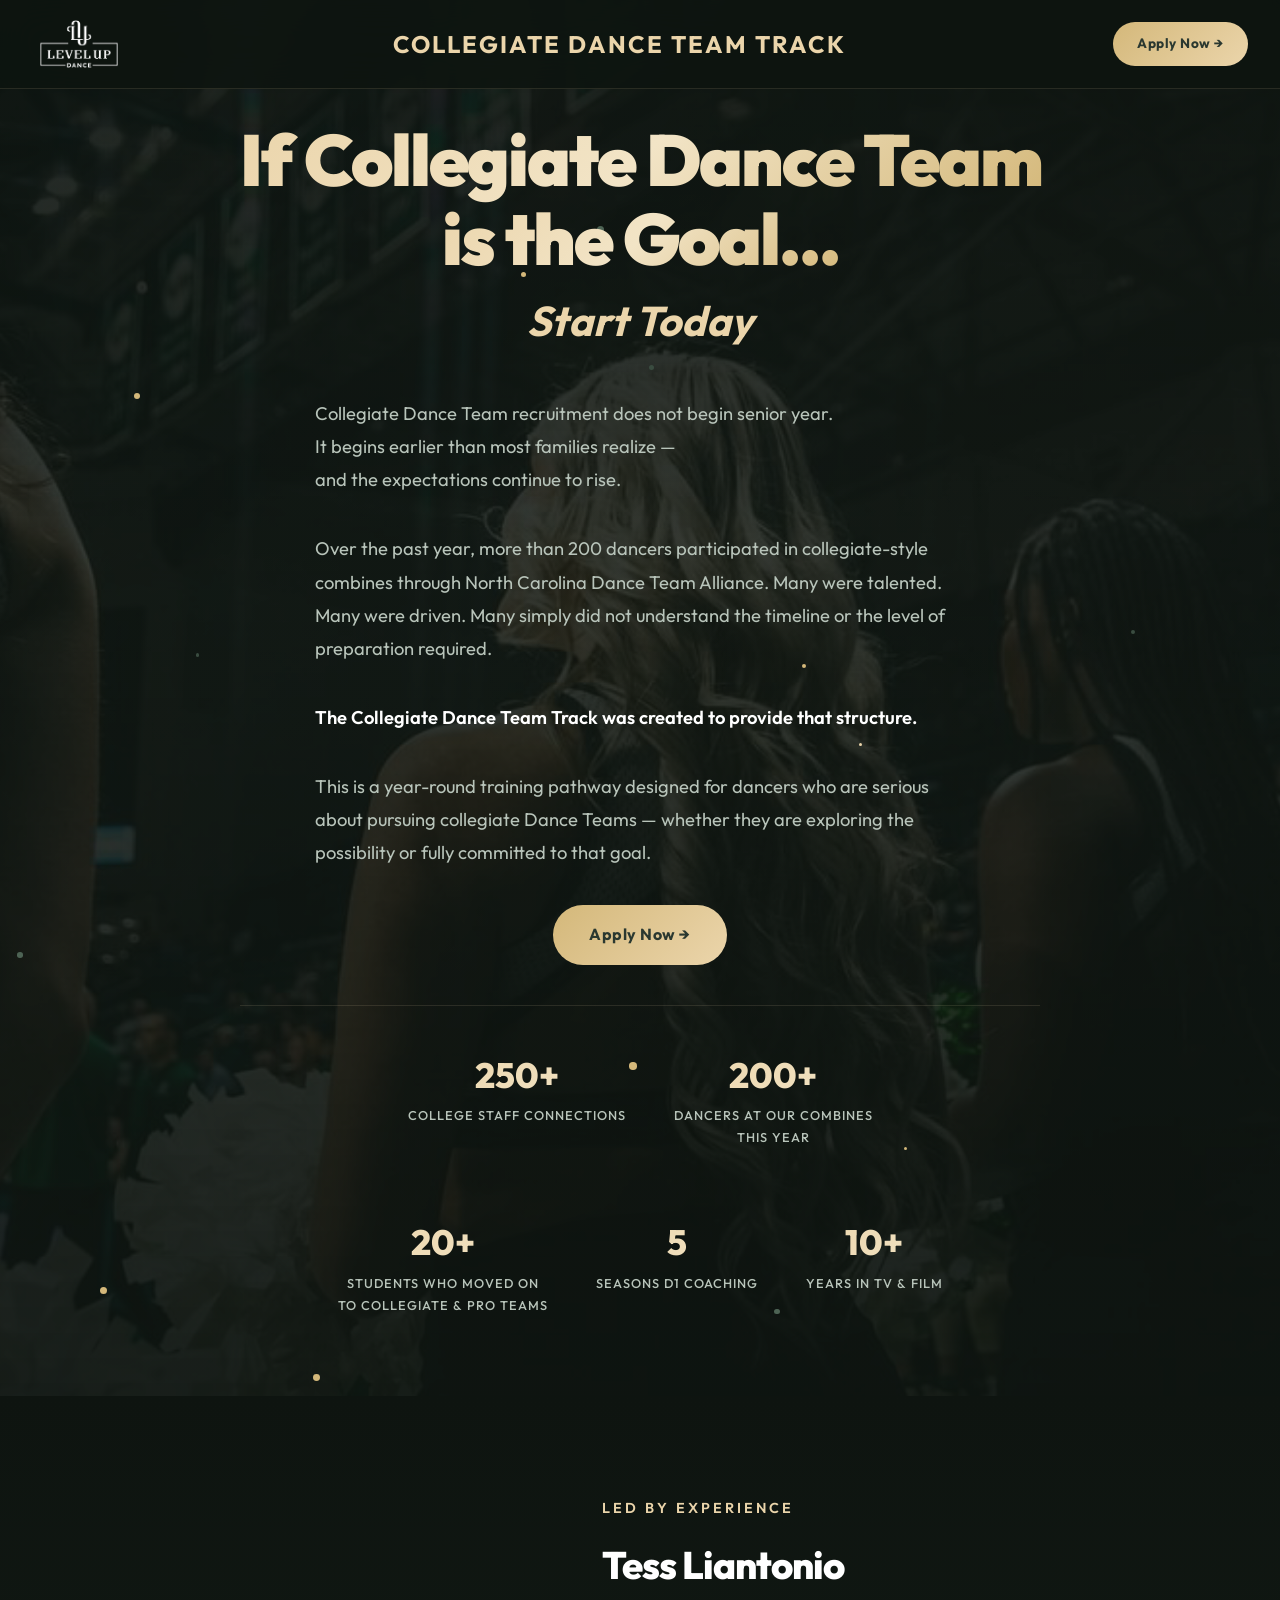
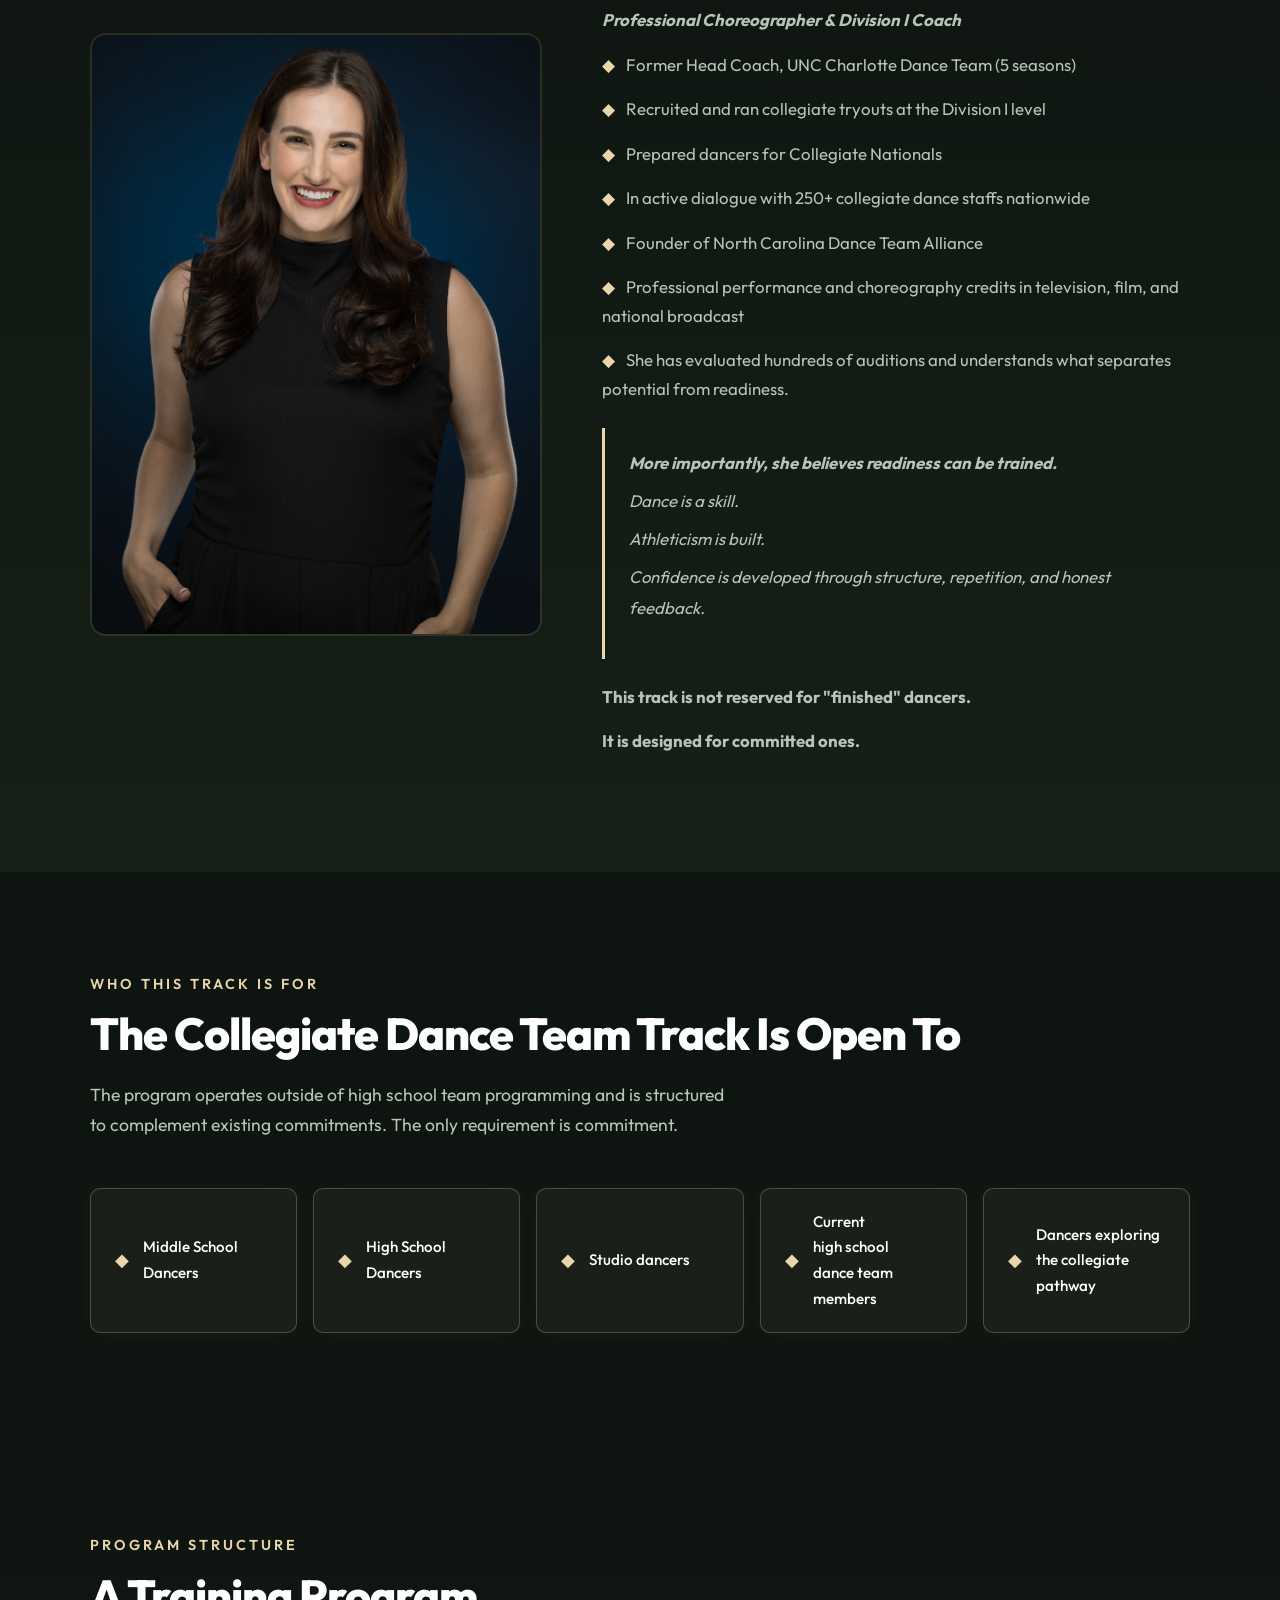
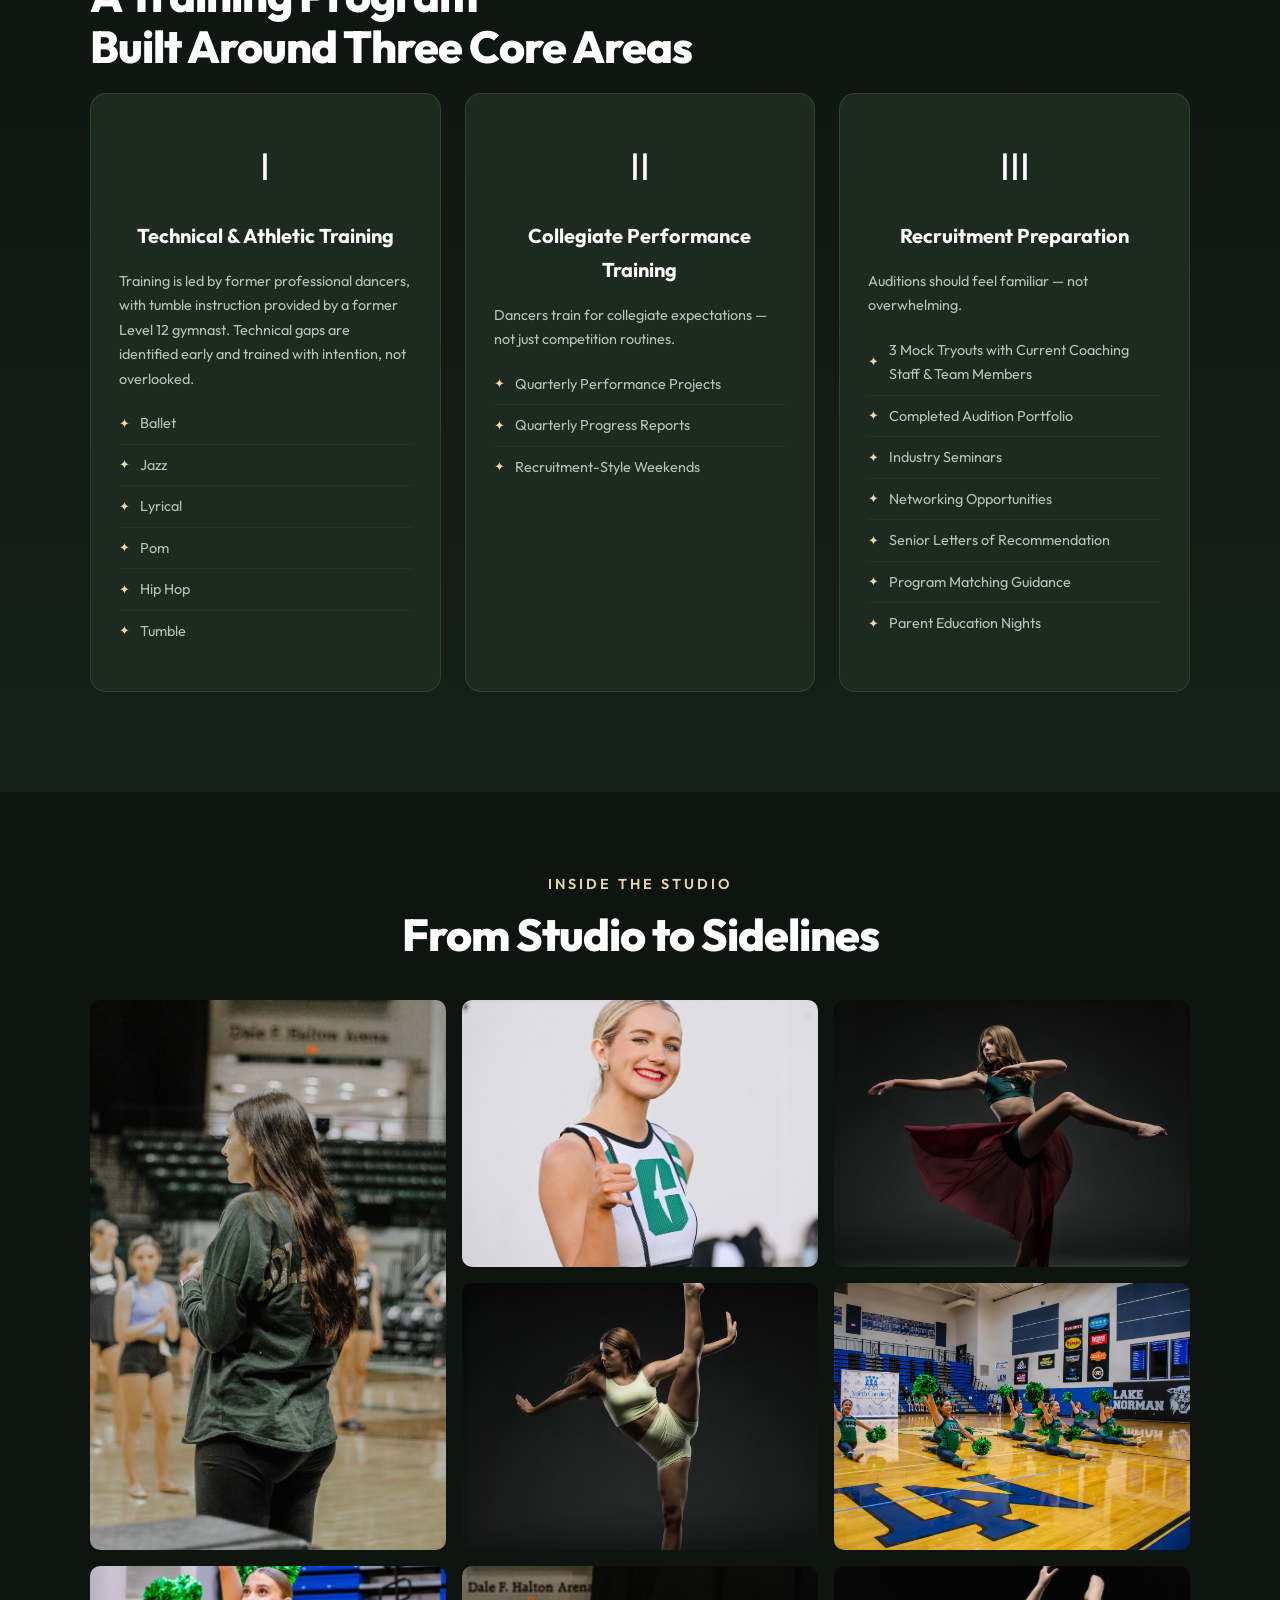
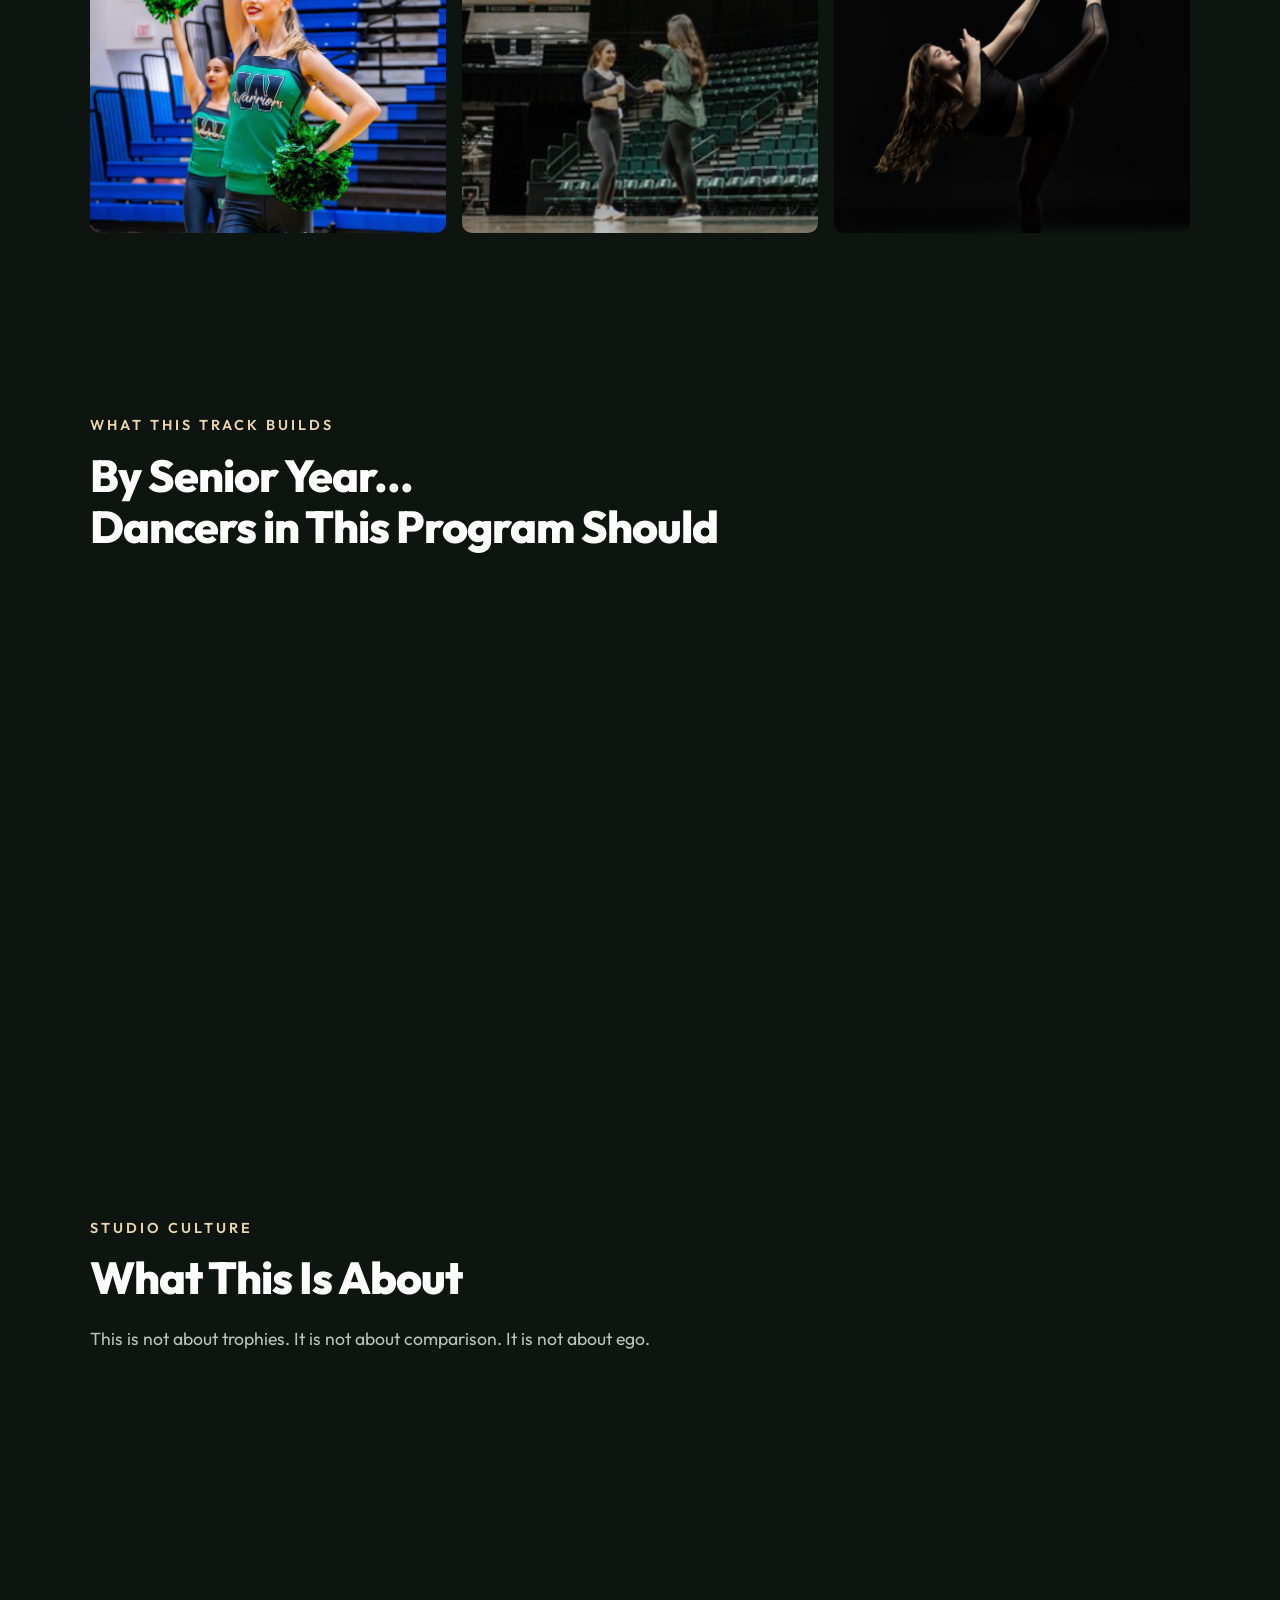
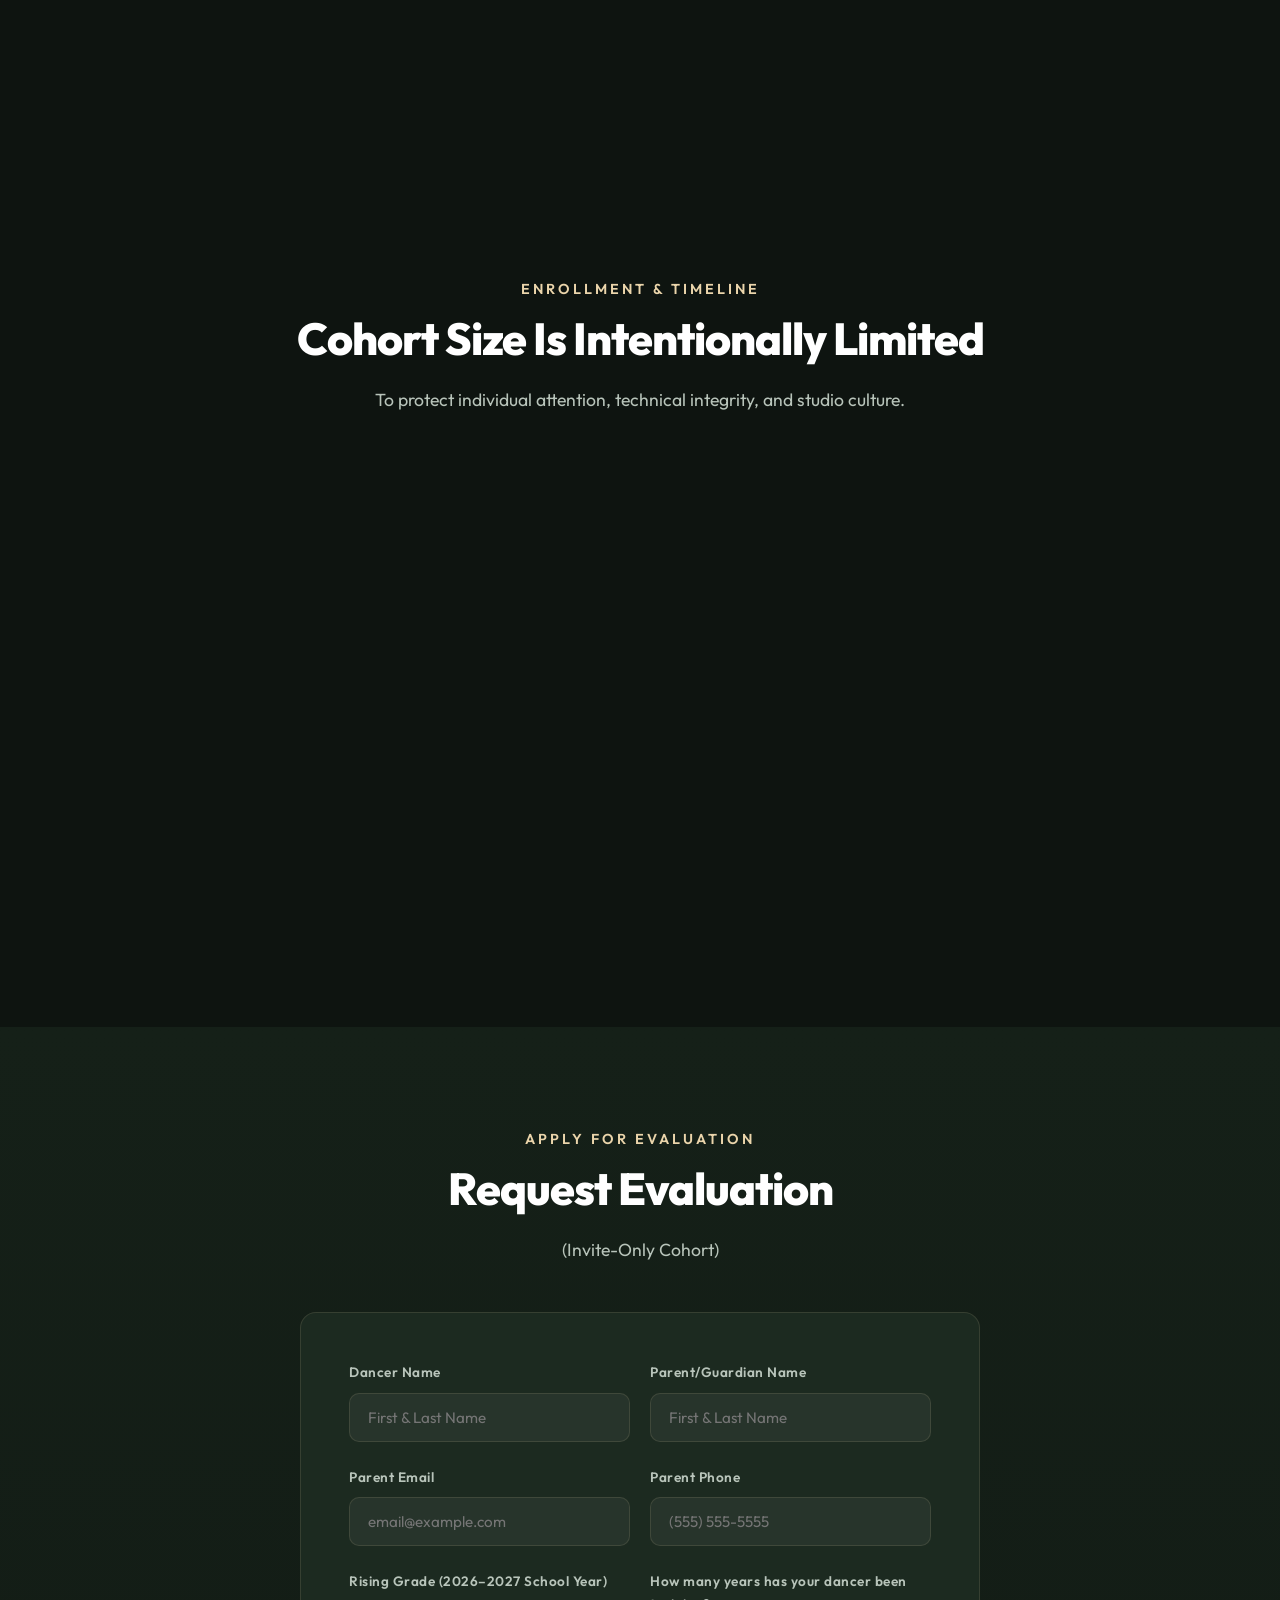
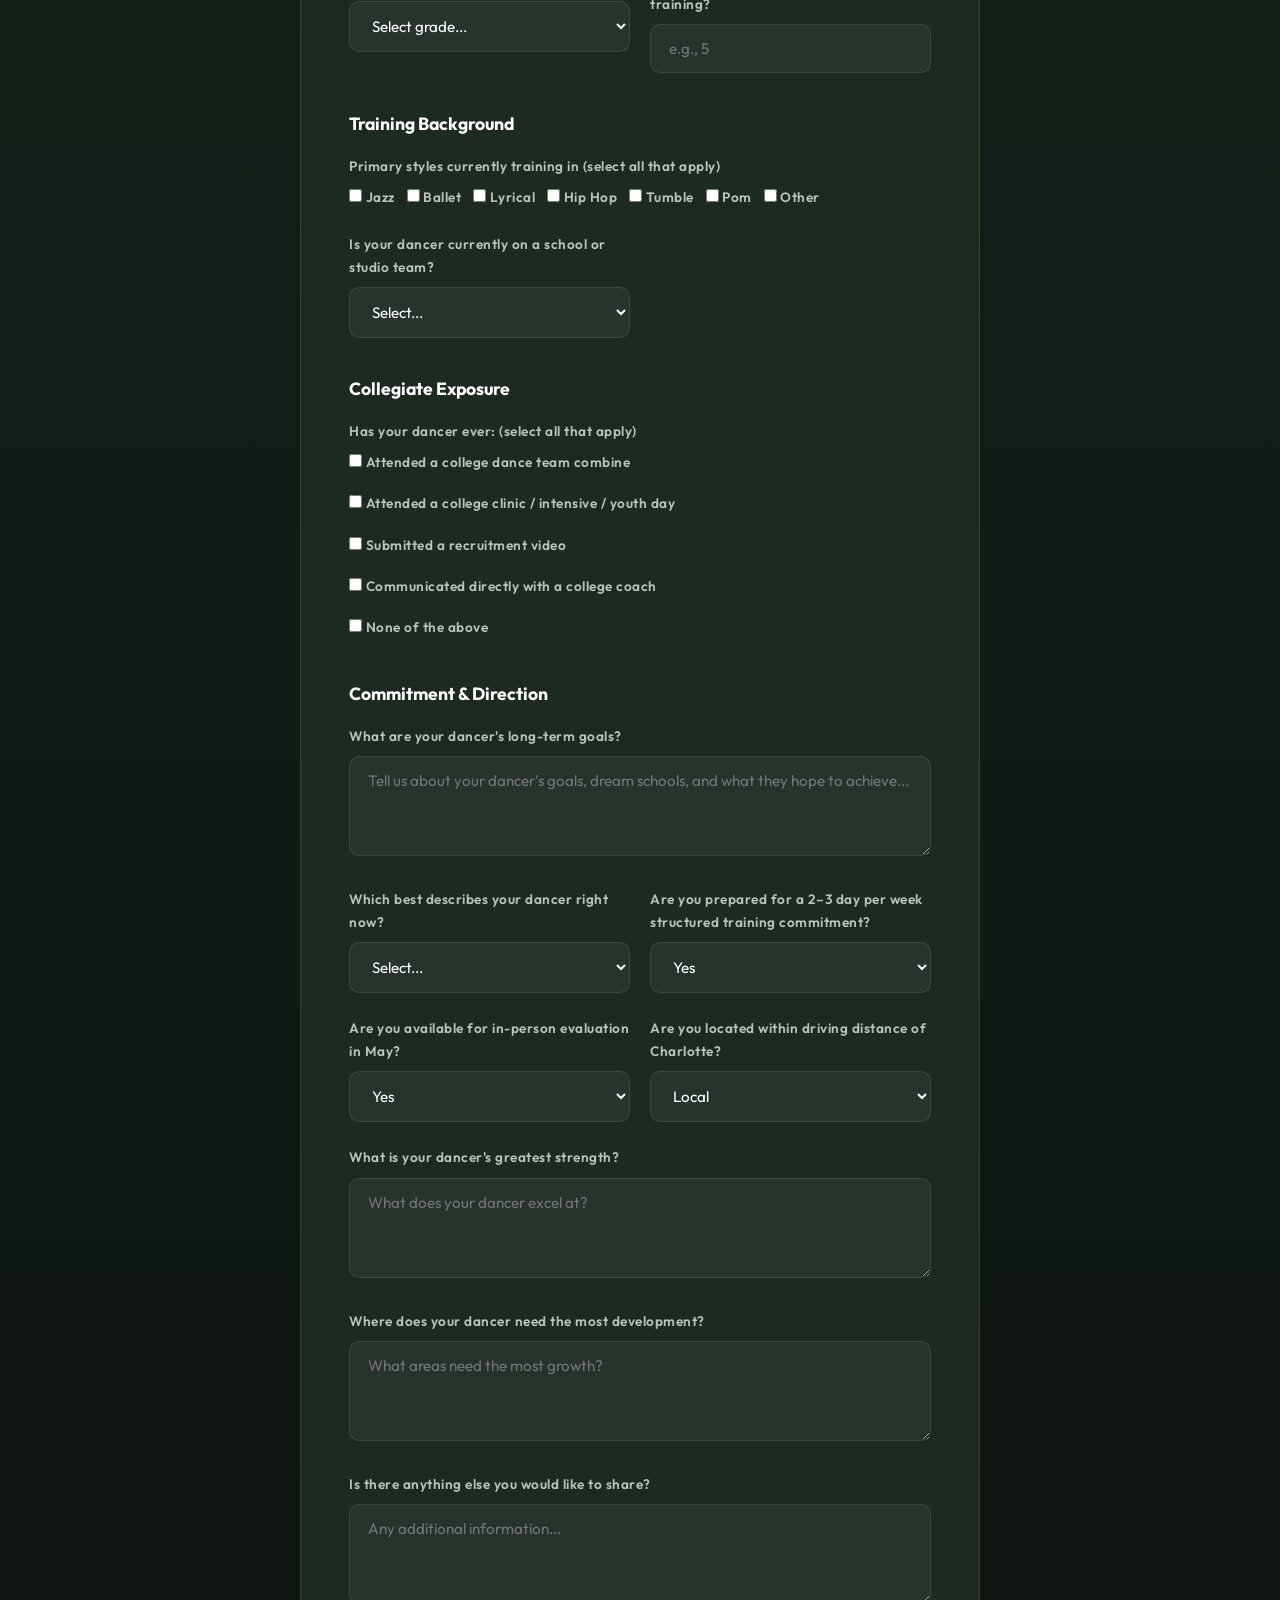
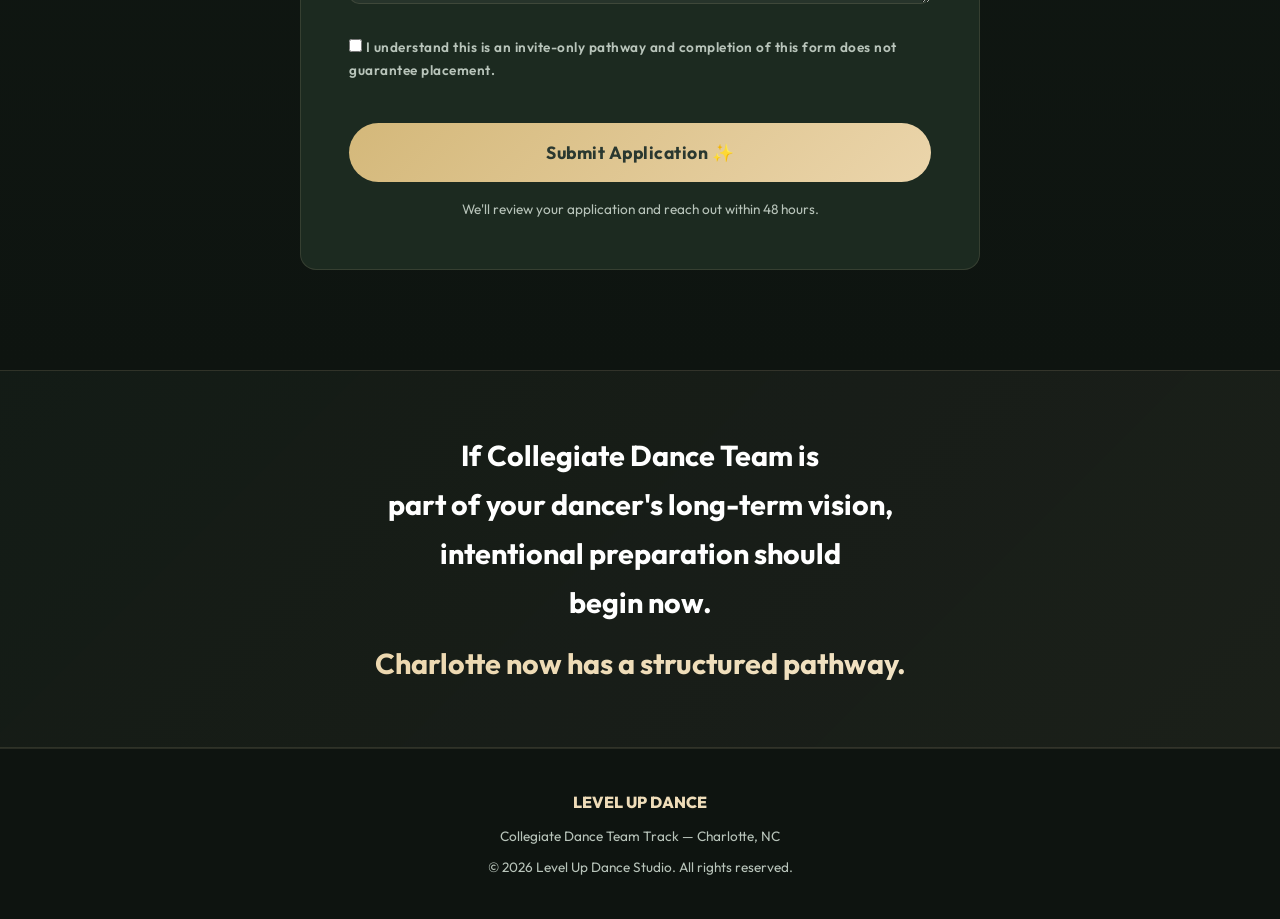
==== index.html @ 888fa749 "Swap last 2 images: Tess Teaching 2 before Reece Studio" ====
<!DOCTYPE html>
<html lang="en">

<head>
    <meta charset="UTF-8">
    <meta name="viewport" content="width=device-width, initial-scale=1.0">
    <title>Collegiate Dance Team Track | Level Up Dance Studio</title>
    <meta name="description"
        content="Year-round collegiate dance team preparation led by former D1 Head Coach Tess Liantonio. Enrollment opens March 2026.">
    <link rel="icon" type="image/png" href="assets/logo/LevelUp_Primary_Black_favicon.png">
    <link rel="preconnect" href="https://fonts.googleapis.com">
    <link rel="preconnect" href="https://fonts.gstatic.com" crossorigin>
    <link
        href="https://fonts.googleapis.com/css2?family=Outfit:wght@300;400;500;600;700;800;900&family=Dancing+Script:wght@700&display=swap"
        rel="stylesheet">
    <link rel="stylesheet" href="production.css">
</head>

<body>

    <!-- ═══════════════════════════════════════════════════════════
         NAVIGATION
         ═══════════════════════════════════════════════════════════ -->
    <nav style="padding: 12px 32px;">
        <a href="https://levelupdance.io" target="_blank" rel="noopener noreferrer" class="nav-logo">
            <img src="assets/logo/LevelUp_Primary_Black.png" alt="Level Up Dance">
        </a>
        <div class="nav-taglines">
            <div class="nav-tagline-primary" style="font-size: 1.5rem;">Collegiate Dance Team Track</div>
        </div>
        <a href="#apply" class="nav-cta">Apply Now →</a>
    </nav>


    <!-- ═══════════════════════════════════════════════════════════
         HERO
         ═══════════════════════════════════════════════════════════ -->
    <section class="hero" style="background-image: url('assets/photos/Basketball.jpg');">
        <div class="hero-particles" id="particles"></div>
        <div class="hero-content fade-up">
            <!-- CENTERED -->
            <div class="hero-headline" style="text-align: center;">
                <h1 style="text-align: center; margin-left: auto; margin-right: auto;"><span class="gradient"
                        style="white-space: nowrap;">If Collegiate Dance Team</span><br><span class="gradient">is the
                        Goal...</span></h1>
                <h2>Start Today</h2>
            </div>

            <!-- LEFT-JUSTIFIED -->
            <div class="hero-body">
                <p class="hero-subtitle">
                    Collegiate Dance Team recruitment does not begin senior year.<br>
                    It begins earlier than most families realize —<br>
                    and the expectations continue to rise.
                </p>
                <p class="hero-subtitle">
                    Over the past year, more than 200 dancers participated in collegiate-style combines through North
                    Carolina Dance Team Alliance. Many were talented. Many were driven. Many simply did not understand
                    the timeline or the level of preparation required.
                </p>
                <p class="hero-subtitle">
                    <strong>The Collegiate Dance Team Track was created to provide that structure.</strong>
                </p>
                <p class="hero-subtitle">
                    This is a year-round training pathway designed for dancers who are serious about pursuing collegiate
                    Dance Teams — whether they are exploring the possibility or fully committed to that goal.
                </p>

                <div class="hero-cta-group" style="margin-bottom: 40px; display: flex; justify-content: center;">
                    <a href="#apply" class="btn-primary">Apply Now →</a>
                </div>
            </div>

            <div class="stats-bar" style="max-width: 900px; margin: 0 auto;">
                <div style="display: flex; justify-content: center; gap: 24px 48px; margin-bottom: 16px;">
                    <div class="stat">
                        <div class="stat-value">250+</div>
                        <div class="stat-label">College Staff Connections</div>
                    </div>
                    <div class="stat">
                        <div class="stat-value">200+</div>
                        <div class="stat-label">Dancers at Our Combines<br>This Year</div>
                    </div>
                </div>
                <div style="display: flex; justify-content: center; gap: 24px 48px;">
                    <div class="stat">
                        <div class="stat-value">20+</div>
                        <div class="stat-label">Students Who Moved On<br>to Collegiate &amp; Pro Teams</div>
                    </div>
                    <div class="stat">
                        <div class="stat-value">5</div>
                        <div class="stat-label">Seasons D1 Coaching</div>
                    </div>
                    <div class="stat">
                        <div class="stat-value">10+</div>
                        <div class="stat-label">Years in TV &amp; Film</div>
                    </div>
                </div>
            </div>
        </div>
    </section>


    <!-- ═══════════════════════════════════════════════════════════
         LED BY EXPERIENCE (Coach Bio)
         ═══════════════════════════════════════════════════════════ -->
    <section class="coach-section" id="coach">
        <div class="container">
            <div class="coach-card fade-up">
                <div class="coach-image-wrap">
                    <img src="assets/photos/Tess Headshot_.jpg" alt="Coach Tess Liantonio" loading="lazy">
                </div>
                <div class="coach-info">
                    <div class="section-label" style="font-size: 0.9rem;">Led by Experience</div>
                    <h2>Tess Liantonio</h2>
                    <p style="font-style: italic; font-weight: bold; color: var(--text-muted); margin-bottom: 16px;">
                        Professional Choreographer & Division I Coach</p>
                    <p><span style="color: var(--gold); margin-right: 8px;">◆</span> Former Head Coach, UNC Charlotte
                        Dance Team (5 seasons)</p>
                    <p><span style="color: var(--gold); margin-right: 8px;">◆</span> Recruited and ran collegiate
                        tryouts at the Division I level</p>
                    <p><span style="color: var(--gold); margin-right: 8px;">◆</span> Prepared dancers for Collegiate
                        Nationals</p>
                    <p><span style="color: var(--gold); margin-right: 8px;">◆</span> In active dialogue with 250+
                        collegiate dance staffs nationwide</p>
                    <p><span style="color: var(--gold); margin-right: 8px;">◆</span> Founder of North Carolina Dance
                        Team Alliance</p>
                    <p><span style="color: var(--gold); margin-right: 8px;">◆</span> Professional performance and
                        choreography credits in television, film, and national broadcast</p>
                    <p style="margin-top: 16px;"><span style="color: var(--gold); margin-right: 8px;">◆</span> She has
                        evaluated hundreds of auditions and understands what separates potential from readiness.</p>

                    <blockquote
                        style="margin-top: 24px; padding: 20px 24px; border-left: 3px solid var(--gold); font-style: italic; color: var(--text-muted); line-height: 1.8;">
                        <p style="margin-bottom: 8px;"><strong>More importantly, she believes readiness can be
                                trained.</strong></p>
                        <p style="margin-bottom: 8px;">Dance is a skill.</p>
                        <p style="margin-bottom: 8px;">Athleticism is built.</p>
                        <p>Confidence is developed through structure, repetition, and honest feedback.</p>
                    </blockquote>

                    <div style="margin-top: 24px;">
                        <p style="font-size: 1.05rem;"><strong>This track is not reserved for "finished"
                                dancers.</strong></p>
                        <p style="font-size: 1.05rem;"><strong>It is designed for committed ones.</strong></p>
                    </div>
                </div>
            </div>
        </div>
    </section>


    <!-- ═══════════════════════════════════════════════════════════
         WHO THIS TRACK IS FOR
         ═══════════════════════════════════════════════════════════ -->
    <section>
        <div class="container">
            <div class="section-label" style="font-size: 0.9rem;">Who This Track Is For</div>
            <h2 class="section-title">The Collegiate Dance Team Track Is Open To</h2>
            <p class="section-subtitle">The program operates outside of high school team programming and is structured
                to complement existing commitments. The only requirement is commitment.</p>

            <div class="audience-grid fade-up">
                <div class="audience-tag"
                    style="border: 1px solid rgba(235,213,171,0.25); box-shadow: 0 0 20px rgba(235,213,171,0.05);"><span
                        class="emoji" style="color: var(--gold); font-size: 1.1rem;">◆</span> Middle School
                    Dancers</div>
                <div class="audience-tag"
                    style="border: 1px solid rgba(235,213,171,0.25); box-shadow: 0 0 20px rgba(235,213,171,0.05);"><span
                        class="emoji" style="color: var(--gold); font-size: 1.1rem;">◆</span> High School
                    Dancers</div>
                <div class="audience-tag"
                    style="border: 1px solid rgba(235,213,171,0.25); box-shadow: 0 0 20px rgba(235,213,171,0.05);"><span
                        class="emoji" style="color: var(--gold); font-size: 1.1rem;">◆</span> Studio dancers</div>
                <div class="audience-tag"
                    style="border: 1px solid rgba(235,213,171,0.25); box-shadow: 0 0 20px rgba(235,213,171,0.05);"><span
                        class="emoji" style="color: var(--gold); font-size: 1.1rem;">◆</span> Current<br>high
                    school<br>dance team members</div>
                <div class="audience-tag"
                    style="border: 1px solid rgba(235,213,171,0.25); box-shadow: 0 0 20px rgba(235,213,171,0.05);"><span
                        class="emoji" style="color: var(--gold); font-size: 1.1rem;">◆</span> Dancers exploring
                    the collegiate pathway</div>
            </div>
        </div>
    </section>


    <!-- ═══════════════════════════════════════════════════════════
         PROGRAM STRUCTURE — 3 Core Areas
         ═══════════════════════════════════════════════════════════ -->
    <section class="tracks-section" id="program">
        <div class="container">
            <div class="section-label" style="font-size: 0.9rem;">Program Structure</div>
            <h2 class="section-title">A Training Program<br>Built Around Three Core Areas</h2>

            <div class="tracks-grid fade-up">
                <!-- AREA 1 -->
                <div class="track-card">
                    <div class="track-icon" style="text-align: center;">I</div>
                    <h3 style="text-align: center; font-size: 1.25rem;">Technical & Athletic Training</h3>
                    <p class="track-desc">Training is led by former professional dancers, with tumble instruction
                        provided by a former Level 12 gymnast. Technical gaps are identified early and trained with
                        intention, not overlooked.</p>
                    <ul class="track-list">
                        <li><span class="check">✦</span> Ballet</li>
                        <li><span class="check">✦</span> Jazz</li>
                        <li><span class="check">✦</span> Lyrical</li>
                        <li><span class="check">✦</span> Pom</li>
                        <li><span class="check">✦</span> Hip Hop</li>
                        <li><span class="check">✦</span> Tumble</li>
                    </ul>
                </div>
                <!-- AREA 2 -->
                <div class="track-card">
                    <div class="track-icon" style="text-align: center;">II</div>
                    <h3 style="text-align: center; font-size: 1.25rem;">Collegiate Performance Training</h3>
                    <p class="track-desc">Dancers train for collegiate expectations — not just competition routines.</p>
                    <ul class="track-list">
                        <li><span class="check">✦</span> Quarterly Performance Projects</li>
                        <li><span class="check">✦</span> Quarterly Progress Reports</li>
                        <li><span class="check">✦</span> Recruitment-Style Weekends</li>
                    </ul>
                </div>
                <!-- AREA 3 -->
                <div class="track-card">
                    <div class="track-icon" style="text-align: center;">III</div>
                    <h3 style="text-align: center; font-size: 1.25rem;">Recruitment Preparation</h3>
                    <p class="track-desc">Auditions should feel familiar — not overwhelming.</p>
                    <ul class="track-list">
                        <li><span class="check">✦</span> 3 Mock Tryouts with Current Coaching Staff &amp; Team Members
                        </li>
                        <li><span class="check">✦</span> Completed Audition Portfolio</li>
                        <li><span class="check">✦</span> Industry Seminars</li>
                        <li><span class="check">✦</span> Networking Opportunities</li>
                        <li><span class="check">✦</span> Senior Letters of Recommendation</li>
                        <li><span class="check">✦</span> Program Matching Guidance</li>
                        <li><span class="check">✦</span> Parent Education Nights</li>
                    </ul>
                </div>
            </div>
        </div>
    </section>


    <!-- ═══════════════════════════════════════════════════════════
         IMAGE SHOWCASE
         ═══════════════════════════════════════════════════════════ -->
    <section class="showcase-section">
        <div class="container text-center" style="margin-bottom: 40px;">
            <div class="section-label" style="font-size: 0.9rem;">Inside the Studio</div>
            <h2 class="section-title">From Studio to Sidelines</h2>
        </div>
        <div class="showcase-grid fade-up">
            <div class="showcase-item">
                <img src="assets/photos/Tess Teaching.jpg" alt="Tess coaching in the studio">
                <div class="overlay"><span class="overlay-text">Expert Coaching</span></div>
            </div>
            <div class="showcase-item">
                <img src="assets/photos/Emily Football.jpg" alt="Game day performance">
                <div class="overlay"><span class="overlay-text">Game Day Performance</span></div>
            </div>
            <div class="showcase-item">
                <img src="assets/photos/Lilly Studio.jpg" alt="Studio training session">
                <div class="overlay"><span class="overlay-text">Studio Training</span></div>
            </div>
            <div class="showcase-item">
                <img src="assets/photos/Sterling Studio.jpg" alt="Dance practice">
                <div class="overlay"><span class="overlay-text">Practice & Polish</span></div>
            </div>
            <div class="showcase-item">
                <img src="assets/photos/Weddington Split.JPEG" alt="Dancer performing a split">
                <div class="overlay"><span class="overlay-text">Flexibility & Strength</span></div>
            </div>
            <div class="showcase-item">
                <img src="assets/photos/Reagan Pom .JPG" alt="Pom performance">
                <div class="overlay"><span class="overlay-text">Pom Precision</span></div>
            </div>
            <div class="showcase-item">
                <img src="assets/photos/Tess Teaching 2 .png" alt="Tess demonstrating technique">
                <div class="overlay"><span class="overlay-text">Hands-On Instruction</span></div>
            </div>
            <div class="showcase-item">
                <img src="assets/photos/Reece Studio.jpg" alt="Studio training session">
                <div class="overlay"><span class="overlay-text">Studio Training</span></div>
            </div>
        </div>
    </section>


    <!-- ═══════════════════════════════════════════════════════════
         WHAT THIS TRACK BUILDS
         ═══════════════════════════════════════════════════════════ -->
    <section>
        <div class="container">
            <div class="section-label" style="font-size: 0.9rem;">What This Track Builds</div>
            <h2 class="section-title">By Senior Year...<br>Dancers in This Program Should</h2>
            <div class="audience-grid fade-up" style="grid-template-columns: repeat(3, 1fr); position: relative;">
                <div class="audience-tag" style="position: relative;"><span class="emoji">✦</span> Execute advanced
                    skills consistently<span
                        style="position: absolute; right: -24px; top: 50%; transform: translateY(-50%); color: var(--gold); font-size: 1.2rem;">→</span>
                </div>
                <div class="audience-tag" style="position: relative;"><span class="emoji">✦</span> Perform multiple
                    collegiate styles confidently<span
                        style="position: absolute; right: -24px; top: 50%; transform: translateY(-50%); color: var(--gold); font-size: 1.2rem;">→</span>
                </div>
                <div class="audience-tag"><span class="emoji">✦</span> Maintain stamina under pressure</div>
                <div class="audience-tag" style="position: relative;"><span class="emoji">✦</span> Understand
                    recruitment timelines<span
                        style="position: absolute; right: -24px; top: 50%; transform: translateY(-50%); color: var(--gold); font-size: 1.2rem;">→</span>
                </div>
                <div class="audience-tag" style="position: relative;"><span class="emoji">✦</span> Present themselves
                    professionally<span
                        style="position: absolute; right: -24px; top: 50%; transform: translateY(-50%); color: var(--gold); font-size: 1.2rem;">→</span>
                </div>
                <div class="audience-tag"><span class="emoji">✦</span> Enter auditions prepared —<br>not surprised</div>
            </div>
        </div>
    </section>


    <!-- ═══════════════════════════════════════════════════════════
         GUARANTEE
         ═══════════════════════════════════════════════════════════ -->
    <div class="guarantee-banner fade-up">
        <p class="guarantee-text">
            Placement is never guaranteed.<br>
            <span class="highlight">Preparation is.</span>
        </p>
    </div>


    <!-- ═══════════════════════════════════════════════════════════
         STUDIO CULTURE
         ═══════════════════════════════════════════════════════════ -->
    <section>
        <div class="container">
            <div class="section-label" style="font-size: 0.9rem;">Studio Culture</div>
            <h2 class="section-title">What This Is About</h2>
            <p class="section-subtitle">This is not about trophies. It is not about comparison. It is not about ego.</p>

            <div class="reality-quotes fade-up">
                <div class="reality-card">
                    <div class="reality-icon" style="text-align: center;">◈</div>
                    <h3>Building college-ready dancers</h3>
                    <p>Technically disciplined. Mentally resilient. Professionally prepared. Supportive teammates.</p>
                </div>
                <div class="reality-card">
                    <div class="reality-icon" style="text-align: center;">◈</div>
                    <h3>Structure Is a Form of Care</h3>
                    <p>Correction is a form of investment. Preparation is a form of respect.</p>
                </div>
                <div class="reality-card">
                    <div class="reality-icon" style="text-align: center;">◈</div>
                    <h3>A Long-Term Pathway</h3>
                    <p>This is a long-term pathway —<br>not a seasonal add-on.</p>
                </div>
            </div>
        </div>
    </section>


    <!-- ═══════════════════════════════════════════════════════════
         ENROLLMENT & TIMELINE
         ═══════════════════════════════════════════════════════════ -->
    <section class="enrollment-section" id="enrollment">
        <div class="container">
            <div class="section-label" style="font-size: 0.9rem;">Enrollment & Timeline</div>
            <h2 class="section-title">Cohort Size Is Intentionally Limited</h2>
            <p class="section-subtitle mx-auto">To protect individual attention, technical integrity, and studio
                culture.</p>

            <div class="enrollment-timeline fade-up">
                <div class="timeline-step">
                    <div class="timeline-dot" style="font-size: 1.4rem; width: 52px; height: 52px; line-height: 52px;">1
                    </div>
                    <div class="timeline-label" style="font-size: 1.15rem;">Enrollment Opens</div>
                    <div class="timeline-detail" style="font-size: 1.05rem;">March 1, 2026</div>
                </div>
                <div class="timeline-step">
                    <div class="timeline-dot" style="font-size: 1.4rem; width: 52px; height: 52px; line-height: 52px;">2
                    </div>
                    <div class="timeline-label" style="font-size: 1.15rem;">Private Evaluations</div>
                    <div class="timeline-detail" style="font-size: 1.05rem;">Begin in May</div>
                </div>
                <div class="timeline-step">
                    <div class="timeline-dot" style="font-size: 1.4rem; width: 52px; height: 52px; line-height: 52px;">3
                    </div>
                    <div class="timeline-label" style="font-size: 1.15rem;">Summer Onboarding</div>
                    <div class="timeline-detail" style="font-size: 1.05rem;">Begins in June</div>
                </div>
                <div class="timeline-step">
                    <div class="timeline-dot" style="font-size: 1.4rem; width: 52px; height: 52px; line-height: 52px;">4
                    </div>
                    <div class="timeline-label" style="font-size: 1.15rem;">Full Training Season</div>
                    <div class="timeline-detail" style="font-size: 1.05rem;">Begins mid-July</div>
                </div>
            </div>

            <div class="enrollment-images fade-up">
                <div class="enroll-img-item">
                    <img src="assets/photos/Halle Leg.jpg" alt="Dancer performing leg hold">
                </div>
                <div class="enroll-img-item">
                    <img src="assets/photos/Josie Football.jpg" alt="Dance team at football game">
                </div>
            </div>
        </div>
    </section>


    <!-- ═══════════════════════════════════════════════════════════
         APPLICATION FORM
         ═══════════════════════════════════════════════════════════ -->
    <section class="form-section" id="apply">
        <div class="container">
            <div class="text-center" style="margin-bottom: 40px;">
                <div class="section-label" style="font-size: 0.9rem;">Apply for Evaluation</div>
                <h2 class="section-title">Request Evaluation</h2>
                <p class="section-subtitle mx-auto">(Invite-Only Cohort)</p>
            </div>

            <div class="form-card">
                <form id="application-form" onsubmit="submitApplication(event)">
                    <div class="form-grid">
                        <div class="form-group">
                            <label>Dancer Name</label>
                            <input type="text" name="dancer_name" placeholder="First & Last Name" required>
                        </div>
                        <div class="form-group">
                            <label>Parent/Guardian Name</label>
                            <input type="text" name="parent_name" placeholder="First & Last Name" required>
                        </div>
                        <div class="form-group">
                            <label>Parent Email</label>
                            <input type="email" name="parent_email" placeholder="email@example.com" required>
                        </div>
                        <div class="form-group">
                            <label>Parent Phone</label>
                            <input type="tel" name="parent_phone" placeholder="(555) 555-5555" required>
                        </div>
                        <div class="form-group">
                            <label>Rising Grade (2026–2027 School Year)</label>
                            <select name="rising_grade" required>
                                <option value="" disabled selected>Select grade...</option>
                                <option>6th Grade</option>
                                <option>7th Grade</option>
                                <option>8th Grade</option>
                                <option>Freshman</option>
                                <option>Sophomore</option>
                                <option>Junior</option>
                                <option>Senior</option>
                            </select>
                        </div>
                        <div class="form-group">
                            <label>How many years has your dancer been training?</label>
                            <input type="number" name="years_training" min="0" placeholder="e.g., 5">
                        </div>
                    </div>

                    <!-- Training Background -->
                    <h3 style="color: var(--text); margin: 32px 0 16px; font-size: 1.1rem;">Training Background</h3>
                    <div class="form-group full">
                        <label>Primary styles currently training in (select all that apply)</label>
                        <div class="checkbox-wrap">
                            <label class="checkbox-row"><input type="checkbox" name="styles" value="Jazz"> Jazz</label>
                            <label class="checkbox-row"><input type="checkbox" name="styles" value="Ballet">
                                Ballet</label>
                            <label class="checkbox-row"><input type="checkbox" name="styles" value="Lyrical">
                                Lyrical</label>
                            <label class="checkbox-row"><input type="checkbox" name="styles" value="Hip Hop"> Hip
                                Hop</label>
                            <label class="checkbox-row"><input type="checkbox" name="styles" value="Tumble">
                                Tumble</label>
                            <label class="checkbox-row"><input type="checkbox" name="styles" value="Pom"> Pom</label>
                            <label class="checkbox-row"><input type="checkbox" name="styles" value="Other">
                                Other</label>
                        </div>
                    </div>
                    <div class="form-grid" style="margin-top: 16px;">
                        <div class="form-group">
                            <label>Is your dancer currently on a school or studio team?</label>
                            <select name="current_team">
                                <option value="" disabled selected>Select...</option>
                                <option>School Team</option>
                                <option>Studio Team</option>
                                <option>Both</option>
                                <option>Neither</option>
                            </select>
                        </div>
                    </div>

                    <!-- Collegiate Exposure -->
                    <h3 style="color: var(--text); margin: 32px 0 16px; font-size: 1.1rem;">Collegiate Exposure</h3>
                    <div class="form-group full">
                        <label>Has your dancer ever: (select all that apply)</label>
                        <div class="checkbox-col">
                            <label class="checkbox-row"><input type="checkbox" name="exposure" value="combine"> Attended
                                a college dance team combine</label>
                            <label class="checkbox-row"><input type="checkbox" name="exposure" value="clinic"> Attended
                                a college clinic / intensive / youth day</label>
                            <label class="checkbox-row"><input type="checkbox" name="exposure" value="video"> Submitted
                                a recruitment video</label>
                            <label class="checkbox-row"><input type="checkbox" name="exposure" value="coach_contact">
                                Communicated directly with a college coach</label>
                            <label class="checkbox-row"><input type="checkbox" name="exposure" value="none"> None of the
                                above</label>
                        </div>
                    </div>

                    <!-- Commitment & Direction -->
                    <h3 style="color: var(--text); margin: 32px 0 16px; font-size: 1.1rem;">Commitment & Direction</h3>
                    <div class="form-grid">
                        <div class="form-group full">
                            <label>What are your dancer's long-term goals?</label>
                            <textarea name="goals"
                                placeholder="Tell us about your dancer's goals, dream schools, and what they hope to achieve..."></textarea>
                        </div>
                        <div class="form-group">
                            <label>Which best describes your dancer right now?</label>
                            <select name="commitment_level">
                                <option value="" disabled selected>Select...</option>
                                <option>Highly committed to pursuing a collegiate team</option>
                                <option>Interested in the collegiate pathway</option>
                                <option>Exploring options</option>
                                <option>Unsure but open to guidance</option>
                            </select>
                        </div>
                        <div class="form-group">
                            <label>Are you prepared for a 2–3 day per week structured training commitment?</label>
                            <select name="training_commitment">
                                <option>Yes</option>
                                <option>No</option>
                            </select>
                        </div>
                        <div class="form-group">
                            <label>Are you available for in-person evaluation in May?</label>
                            <select name="may_availability">
                                <option>Yes</option>
                                <option>No</option>
                                <option>Need scheduling options</option>
                            </select>
                        </div>
                        <div class="form-group">
                            <label>Are you located within driving distance of Charlotte?</label>
                            <select name="location">
                                <option>Local</option>
                                <option>1–2 Hours Away</option>
                                <option>2+ Hours Away</option>
                            </select>
                        </div>
                        <div class="form-group full">
                            <label>What is your dancer's greatest strength?</label>
                            <textarea name="strength" placeholder="What does your dancer excel at?"></textarea>
                        </div>
                        <div class="form-group full">
                            <label>Where does your dancer need the most development?</label>
                            <textarea name="development" placeholder="What areas need the most growth?"></textarea>
                        </div>
                        <div class="form-group full">
                            <label>Is there anything else you would like to share?</label>
                            <textarea name="additional" placeholder="Any additional information..."></textarea>
                        </div>
                        <div class="form-group full">
                            <label class="checkbox-row" style="align-items: flex-start; gap: 10px;">
                                <input type="checkbox" style="margin-top: 3px;" required>
                                I understand this is an invite-only pathway and completion of this form does not
                                guarantee placement.
                            </label>
                        </div>
                    </div>
                    <button type="submit" class="form-submit">Submit Application ✨</button>
                    <p class="form-note">We'll review your application and reach out within 48 hours.</p>
                </form>
            </div>
        </div>
    </section>


    <!-- ═══════════════════════════════════════════════════════════
         CLOSING CTA
         ═══════════════════════════════════════════════════════════ -->
    <div class="guarantee-banner fade-up">
        <p class="guarantee-text">
            If Collegiate Dance Team is<br>
            part of your dancer's long-term vision,<br>
            intentional preparation should<br>
            begin now.<br>
            <span class="highlight" style="display: block; margin-top: 12px;">Charlotte now has a structured
                pathway.</span>
        </p>
    </div>


    <!-- ═══════════════════════════════════════════════════════════
         FOOTER
         ═══════════════════════════════════════════════════════════ -->
    <footer>
        <a href="https://levelupdance.io" target="_blank" rel="noopener noreferrer" style="text-decoration: none;">
            <div class="footer-brand">LEVEL UP DANCE</div>
        </a>
        <p>Collegiate Dance Team Track — Charlotte, NC</p>
        <p style="margin-top: 8px;">© 2026 Level Up Dance Studio. All rights reserved.</p>
    </footer>

    <!-- About Page Modal -->
    <div id="about-modal" class="about-modal">
        <div class="about-modal-content">
            <button class="about-modal-close" onclick="closeAbout()">✕</button>
            <iframe id="about-iframe" src="" frameborder="0"></iframe>
        </div>
    </div>


    <!-- ═══════════════════════════════════════════════════════════
         SCRIPTS
         ═══════════════════════════════════════════════════════════ -->
    <script>
        // Floating particles
        const container = document.getElementById('particles');
        const colors = ['#3a4c40', '#4d6354', '#ebd5ab', '#d4b87a'];
        for (let i = 0; i < 15; i++) {
            const p = document.createElement('div');
            p.classList.add('particle');
            p.style.width = p.style.height = Math.random() * 6 + 2 + 'px';
            p.style.left = Math.random() * 100 + '%';
            p.style.top = Math.random() * 100 + '%';
            p.style.background = colors[Math.floor(Math.random() * colors.length)];
            p.style.animationDelay = Math.random() * 6 + 's';
            p.style.animationDuration = Math.random() * 4 + 4 + 's';
            container.appendChild(p);
        }

        // Fade-in on scroll
        const observer = new IntersectionObserver((entries) => {
            entries.forEach(entry => {
                if (entry.isIntersecting) {
                    entry.target.classList.add('visible');
                    observer.unobserve(entry.target);
                }
            });
        }, { threshold: 0.15 });

        document.querySelectorAll('.fade-up').forEach(el => observer.observe(el));

        // Nav scroll effect
        window.addEventListener('scroll', () => {
            const nav = document.querySelector('nav');
            nav.style.background = window.scrollY > 60
                ? 'rgba(14,20,16,0.95)' : 'rgba(14,20,16,0.85)';
        });

        // Form submission → opens local email client
        function submitApplication(e) {
            e.preventDefault();
            const form = e.target;

            const dancerName = form.querySelector('[name="dancer_name"]')?.value || '';
            const parentName = form.querySelector('[name="parent_name"]')?.value || '';
            const parentEmail = form.querySelector('[name="parent_email"]')?.value || '';
            const parentPhone = form.querySelector('[name="parent_phone"]')?.value || '';
            const risingGrade = form.querySelector('[name="rising_grade"]')?.value || '';
            const yearsTraining = form.querySelector('[name="years_training"]')?.value || '';
            const currentTeam = form.querySelector('[name="current_team"]')?.value || '';
            const goals = form.querySelector('[name="goals"]')?.value || '';
            const commitmentLevel = form.querySelector('[name="commitment_level"]')?.value || '';
            const trainingCommitment = form.querySelector('[name="training_commitment"]')?.value || '';
            const mayAvailability = form.querySelector('[name="may_availability"]')?.value || '';
            const location = form.querySelector('[name="location"]')?.value || '';
            const strength = form.querySelector('[name="strength"]')?.value || '';
            const development = form.querySelector('[name="development"]')?.value || '';
            const additional = form.querySelector('[name="additional"]')?.value || '';

            const styles = [...form.querySelectorAll('[name="styles"]:checked')].map(cb => cb.value).join(', ') || 'None selected';
            const exposure = [...form.querySelectorAll('[name="exposure"]:checked')].map(cb => cb.value).join(', ') || 'None selected';

            const body = [
                '=== NEW APPLICATION: College Dance Team Track ===',
                '',
                'DANCER INFORMATION',
                `Dancer Name: ${dancerName}`,
                `Parent/Guardian: ${parentName}`,
                `Parent Email: ${parentEmail}`,
                `Parent Phone: ${parentPhone}`,
                `Rising Grade: ${risingGrade}`,
                `Years Training: ${yearsTraining}`,
                '',
                'TRAINING BACKGROUND',
                `Styles: ${styles}`,
                `Current Team: ${currentTeam}`,
                '',
                'COLLEGIATE EXPOSURE',
                `Experience: ${exposure}`,
                '',
                'COMMITMENT & DIRECTION',
                `Long-term Goals: ${goals}`,
                `Current Commitment Level: ${commitmentLevel}`,
                `2-3 Day/Week Commitment: ${trainingCommitment}`,
                `Available for May Evaluation: ${mayAvailability}`,
                `Location: ${location}`,
                '',
                'STRENGTHS & DEVELOPMENT',
                `Greatest Strength: ${strength}`,
                `Needs Most Development: ${development}`,
                '',
                'ADDITIONAL NOTES',
                additional || '(none)',
            ].join('\n');

            const subject = encodeURIComponent(`Application: ${dancerName} — College Dance Team Track`);
            const encodedBody = encodeURIComponent(body);

            window.location.href = `mailto:tess@levelupdance.io?subject=${subject}&body=${encodedBody}`;
        }

        // About modal
        function openAbout(e) {
            e.preventDefault();
            const modal = document.getElementById('about-modal');
            const iframe = document.getElementById('about-iframe');
            iframe.src = 'levelupdance-about.html';
            modal.classList.add('active');
            document.body.style.overflow = 'hidden';
        }

        function closeAbout() {
            const modal = document.getElementById('about-modal');
            const iframe = document.getElementById('about-iframe');
            modal.classList.remove('active');
            iframe.src = '';
            document.body.style.overflow = '';
        }

        document.addEventListener('keydown', (e) => {
            if (e.key === 'Escape') closeAbout();
        });
        document.getElementById('about-modal').addEventListener('click', (e) => {
            if (e.target === e.currentTarget) closeAbout();
        });
    </script>
</body>

</html>
---- production.css ----
/*
 * ═══════════════════════════════════════════════════════════════
 *  PRODUCTION.CSS — Level Up Dance | College Dance Team Track
 * ═══════════════════════════════════════════════════════════════
 *
 *  BRANDING: Dark Green #3a4c40 | Gold #ebd5ab | White #FFFFFF
 *  CMS-Ready: Clean semantic structure, CSS custom properties
 */

*,
*::before,
*::after {
    box-sizing: border-box;
    margin: 0;
    padding: 0;
}

:root {
    /* ──── BRAND COLORS ──── */
    --primary: #3a4c40;
    --primary-light: #4d6354;
    --primary-dark: #2a3830;
    --secondary: #ebd5ab;
    --accent: #ebd5ab;
    --gold: #ebd5ab;
    --gold-light: #f2e4c6;
    --gold-dark: #d4b87a;

    /* ──── SURFACE COLORS (dark green-tinted) ──── */
    --dark: #0e1410;
    --dark-card: #152018;
    --dark-surface: #1c2a20;
    --text: #FFFFFF;
    --text-muted: #b8c4ba;

    /* ──── EFFECTS ──── */
    --glass: rgba(235, 213, 171, 0.06);
    --glass-border: rgba(235, 213, 171, 0.12);
    --radius: 16px;
    --radius-sm: 10px;
    --transition: 0.3s cubic-bezier(0.4, 0, 0.2, 1);
}

html {
    scroll-behavior: smooth;
}

body {
    font-family: 'Outfit', sans-serif;
    background: var(--dark);
    color: var(--text);
    line-height: 1.7;
    overflow-x: hidden;
}


/* ═══ NAVIGATION ═══ */
nav {
    position: fixed;
    top: 0;
    left: 0;
    right: 0;
    z-index: 100;
    padding: 18px 36px;
    display: flex;
    justify-content: space-between;
    align-items: center;
    backdrop-filter: blur(20px);
    background: rgba(14, 20, 16, 0.85);
    border-bottom: 1px solid var(--glass-border);
    transition: var(--transition);
}

.nav-logo {
    display: flex;
    align-items: center;
    text-decoration: none;
}

.nav-logo img {
    height: 64px;
    display: block;
    filter: brightness(0) invert(1);
}

.nav-taglines {
    display: flex;
    flex-direction: column;
    align-items: center;
    gap: 2px;
}

.nav-tagline-primary {
    font-size: 0.95rem;
    font-weight: 700;
    color: var(--gold);
    letter-spacing: 2px;
    text-transform: uppercase;
}

.nav-tagline-secondary {
    font-size: 0.8rem;
    font-weight: 400;
    color: var(--text-muted);
    letter-spacing: 0.5px;
}

.nav-cta {
    padding: 10px 24px;
    background: linear-gradient(135deg, var(--gold-dark), var(--gold));
    color: var(--primary-dark);
    text-decoration: none;
    border-radius: 50px;
    font-weight: 700;
    font-size: 0.85rem;
    transition: var(--transition);
    border: none;
    cursor: pointer;
    letter-spacing: 0.5px;
}

.nav-cta:hover {
    transform: translateY(-2px);
    box-shadow: 0 8px 25px rgba(235, 213, 171, 0.3);
}


/* ═══ HERO ═══ */
.hero {
    min-height: 100vh;
    display: flex;
    align-items: center;
    justify-content: center;
    padding: 120px 24px 80px;
    position: relative;
    overflow: hidden;
    background: center center / cover no-repeat;
    background-color: var(--dark);
}

.hero::before {
    content: '';
    position: absolute;
    inset: 0;
    background:
        linear-gradient(180deg, rgba(14, 20, 16, 0.95) 0%, rgba(14, 20, 16, 0.82) 40%, rgba(14, 20, 16, 0.95) 100%),
        radial-gradient(ellipse at 20% 50%, rgba(58, 76, 64, 0.25) 0%, transparent 60%),
        radial-gradient(ellipse at 80% 20%, rgba(235, 213, 171, 0.1) 0%, transparent 60%);
}

.hero-particles {
    position: absolute;
    inset: 0;
    overflow: hidden;
    pointer-events: none;
}

.particle {
    position: absolute;
    border-radius: 50%;
    animation: float 6s ease-in-out infinite;
}

@keyframes float {

    0%,
    100% {
        transform: translateY(0) rotate(0deg);
        opacity: 0.4;
    }

    50% {
        transform: translateY(-30px) rotate(180deg);
        opacity: 0.8;
    }
}

.hero-content {
    position: relative;
    z-index: 2;
    max-width: 800px;
    width: 100%;
}

.hero-badge {
    display: inline-flex;
    align-items: center;
    gap: 8px;
    padding: 8px 20px;
    border-radius: 50px;
    background: var(--glass);
    border: 1px solid var(--glass-border);
    font-size: 0.85rem;
    font-weight: 500;
    color: var(--gold);
    margin-bottom: 28px;
    backdrop-filter: blur(10px);
}

.hero-badge .dot {
    width: 8px;
    height: 8px;
    border-radius: 50%;
    background: var(--gold);
    animation: pulse-dot 2s infinite;
}

@keyframes pulse-dot {

    0%,
    100% {
        opacity: 1;
        transform: scale(1);
    }

    50% {
        opacity: 0.5;
        transform: scale(1.3);
    }
}

/* Hero headline area — centered */
.hero-headline {
    text-align: center;
    margin-bottom: 40px;
}

.hero h1 {
    font-size: clamp(2.8rem, 6vw, 4.5rem);
    font-weight: 900;
    line-height: 1.1;
    margin-bottom: 8px;
    letter-spacing: -2px;
    text-align: center;
}

.hero h1 .gradient {
    background: linear-gradient(135deg, var(--gold), var(--gold-light), var(--gold-dark));
    -webkit-background-clip: text;
    -webkit-text-fill-color: transparent;
}

.hero h2 {
    font-size: clamp(1.6rem, 3.5vw, 2.6rem);
    font-weight: 700;
    color: var(--gold);
    margin-bottom: 0;
    text-align: center;
    font-style: italic;
}

/* Hero body — left justified */
.hero-body {
    text-align: left;
    max-width: 650px;
    margin: 0 auto;
}

.hero-subtitle {
    font-size: clamp(1rem, 1.8vw, 1.15rem);
    color: var(--text-muted);
    font-weight: 400;
    line-height: 1.8;
    margin-bottom: 36px;
}

.hero-subtitle strong {
    color: var(--text);
    font-weight: 600;
}

.hero-list {
    list-style: none;
    padding: 0;
    margin: 0 0 24px 0;
    display: flex;
    flex-direction: column;
    gap: 6px;
}

.hero-list li {
    color: var(--gold);
    font-weight: 600;
    font-size: 0.95rem;
    display: flex;
    align-items: center;
    gap: 8px;
}

.hero-list li::before {
    content: '✦';
    color: var(--gold-dark);
    font-size: 0.7rem;
}

.hero-cta-group {
    display: flex;
    gap: 16px;
    flex-wrap: wrap;
}

.hidden {
    display: none !important;
}


/* ═══ BUTTONS ═══ */
.btn-primary {
    padding: 16px 36px;
    border-radius: 50px;
    font-weight: 700;
    font-size: 1rem;
    text-decoration: none;
    display: inline-flex;
    align-items: center;
    gap: 10px;
    background: linear-gradient(135deg, var(--gold-dark), var(--gold));
    color: var(--primary-dark);
    border: none;
    cursor: pointer;
    transition: var(--transition);
    font-family: 'Outfit', sans-serif;
    letter-spacing: 0.5px;
}

.btn-primary:hover {
    transform: translateY(-3px);
    box-shadow: 0 12px 35px rgba(235, 213, 171, 0.35);
}

.btn-secondary {
    padding: 16px 36px;
    border-radius: 50px;
    font-weight: 600;
    font-size: 1rem;
    text-decoration: none;
    display: inline-flex;
    align-items: center;
    gap: 10px;
    background: var(--glass);
    color: #fff;
    border: 1px solid var(--glass-border);
    cursor: pointer;
    transition: var(--transition);
    font-family: 'Outfit', sans-serif;
}

.btn-secondary:hover {
    background: rgba(235, 213, 171, 0.1);
    transform: translateY(-2px);
    border-color: var(--gold);
}


/* ═══ STATS BAR ═══ */
.stats-bar {
    display: flex;
    justify-content: center;
    gap: 48px;
    flex-wrap: wrap;
    margin-top: 60px;
    padding-top: 40px;
    border-top: 1px solid var(--glass-border);
}

.stat {
    text-align: center;
}

.stat-value {
    font-size: 2.2rem;
    font-weight: 800;
    background: linear-gradient(135deg, var(--gold), var(--gold-light));
    -webkit-background-clip: text;
    -webkit-text-fill-color: transparent;
}

.stat-label {
    font-size: 0.8rem;
    color: var(--text-muted);
    text-transform: uppercase;
    letter-spacing: 1px;
    font-weight: 500;
}


/* ═══ SECTIONS (shared) ═══ */
section {
    padding: 100px 24px;
}

.container {
    max-width: 1100px;
    margin: 0 auto;
}

.section-label {
    font-size: 0.8rem;
    font-weight: 600;
    text-transform: uppercase;
    letter-spacing: 3px;
    color: var(--gold);
    margin-bottom: 12px;
}

.section-title {
    font-size: clamp(2rem, 4vw, 2.8rem);
    font-weight: 800;
    line-height: 1.15;
    margin-bottom: 20px;
    letter-spacing: -1px;
}

.section-subtitle {
    font-size: 1.1rem;
    color: var(--text-muted);
    max-width: 640px;
    margin-bottom: 48px;
}

.text-center {
    text-align: center;
}

.text-left {
    text-align: left;
}

.mx-auto {
    margin-left: auto;
    margin-right: auto;
}


/* ═══ COACH SECTION ═══ */
.coach-section {
    background: linear-gradient(180deg, var(--dark) 0%, var(--dark-card) 100%);
}

.coach-card {
    display: grid;
    grid-template-columns: 1fr 1.3fr;
    gap: 60px;
    align-items: center;
}

.coach-image-wrap {
    position: relative;
    border-radius: var(--radius);
    overflow: hidden;
    aspect-ratio: 3/4;
    border: 2px solid var(--glass-border);
}

.coach-image-wrap img {
    width: 100%;
    height: 100%;
    object-fit: cover;
    display: block;
}

.coach-info h2 {
    font-size: 2.4rem;
    font-weight: 800;
    margin-bottom: 8px;
    letter-spacing: -1px;
}

.coach-role {
    font-family: 'Dancing Script', cursive;
    font-size: 1.4rem;
    color: var(--gold);
    margin-bottom: 24px;
}

.coach-info p {
    color: var(--text-muted);
    margin-bottom: 16px;
    font-size: 1.05rem;
}

.coach-credentials {
    display: flex;
    flex-wrap: wrap;
    gap: 12px;
    margin-top: 28px;
}

.credential {
    padding: 8px 18px;
    border-radius: 50px;
    font-size: 0.8rem;
    font-weight: 600;
    background: var(--glass);
    border: 1px solid var(--glass-border);
    color: var(--gold);
}


/* ═══ REALITY CHECK ═══ */
.reality-section {
    background: linear-gradient(180deg, var(--dark-card) 0%, var(--dark) 100%);
    text-align: center;
}

.reality-quotes {
    display: grid;
    grid-template-columns: repeat(3, 1fr);
    gap: 24px;
    margin-top: 48px;
}

.reality-card {
    padding: 36px 28px;
    border-radius: var(--radius);
    background: var(--glass);
    border: 1px solid var(--glass-border);
    backdrop-filter: blur(10px);
    transition: var(--transition);
}

.reality-card:hover {
    transform: translateY(-6px);
    border-color: var(--gold);
    box-shadow: 0 20px 40px rgba(0, 0, 0, 0.3);
}

.reality-icon {
    font-size: 2.4rem;
    margin-bottom: 16px;
}

.reality-card h3 {
    font-size: 1.1rem;
    font-weight: 700;
    margin-bottom: 12px;
}

.reality-card p {
    font-size: 0.95rem;
    color: var(--text-muted);
}


/* ═══ WHO IT'S FOR / AUDIENCE ═══ */
.audience-grid {
    display: grid;
    grid-template-columns: repeat(auto-fit, minmax(200px, 1fr));
    gap: 16px;
    margin-top: 40px;
}

.audience-tag {
    padding: 20px 24px;
    border-radius: var(--radius-sm);
    background: var(--glass);
    border: 1px solid var(--glass-border);
    display: flex;
    align-items: center;
    gap: 14px;
    font-weight: 500;
    font-size: 0.95rem;
    transition: var(--transition);
}

.audience-tag:hover {
    border-color: var(--gold);
    transform: translateX(4px);
}

.audience-tag .emoji {
    font-size: 1.5rem;
}

.audience-note {
    margin-top: 32px;
    padding: 24px 32px;
    border-radius: var(--radius);
    background: linear-gradient(135deg, rgba(58, 76, 64, 0.15), rgba(235, 213, 171, 0.08));
    border: 1px solid rgba(235, 213, 171, 0.15);
    font-size: 1.1rem;
    font-weight: 500;
    text-align: center;
}


/* ═══ PROGRAM TRACKS ═══ */
.tracks-section {
    background: linear-gradient(180deg, var(--dark) 0%, var(--dark-card) 100%);
}

.tracks-grid {
    display: grid;
    grid-template-columns: repeat(3, 1fr);
    gap: 24px;
}

.track-card {
    padding: 40px 28px;
    border-radius: var(--radius);
    background: var(--dark-surface);
    border: 1px solid var(--glass-border);
    transition: var(--transition);
    position: relative;
    overflow: hidden;
}

.track-card::before {
    content: '';
    position: absolute;
    top: 0;
    left: 0;
    right: 0;
    height: 3px;
    background: linear-gradient(90deg, var(--primary), var(--gold));
    opacity: 0;
    transition: var(--transition);
}

.track-card:hover {
    transform: translateY(-8px);
    border-color: var(--gold);
}

.track-card:hover::before {
    opacity: 1;
}

.track-icon {
    font-size: 2.4rem;
    margin-bottom: 20px;
}

.track-card h3 {
    font-size: 1.2rem;
    font-weight: 700;
    margin-bottom: 16px;
}

.track-card .track-desc {
    color: var(--text-muted);
    font-size: 0.9rem;
    margin-bottom: 12px;
}

.track-list {
    list-style: none;
}

.track-list li {
    padding: 8px 0;
    color: var(--text-muted);
    font-size: 0.9rem;
    display: flex;
    align-items: center;
    gap: 10px;
    border-bottom: 1px solid rgba(255, 255, 255, 0.04);
}

.track-list li:last-child {
    border-bottom: none;
}

.track-list .check {
    color: var(--gold);
    font-size: 0.8rem;
}


/* ═══ IMAGE SHOWCASE ═══ */
.showcase-section {
    background: var(--dark);
    padding: 80px 24px;
}

.showcase-grid {
    display: grid;
    grid-template-columns: repeat(3, 1fr);
    gap: 16px;
    max-width: 1100px;
    margin: 0 auto;
}

.showcase-item {
    border-radius: var(--radius-sm);
    overflow: hidden;
    position: relative;
    aspect-ratio: 4/3;
    cursor: pointer;
    transition: var(--transition);
}

.showcase-item:hover {
    transform: scale(1.03);
    z-index: 2;
    box-shadow: 0 20px 40px rgba(0, 0, 0, 0.5);
}

.showcase-item img {
    width: 100%;
    height: 100%;
    object-fit: cover;
    display: block;
}

.showcase-item .overlay {
    position: absolute;
    inset: 0;
    background: linear-gradient(180deg, transparent 50%, rgba(14, 20, 16, 0.8) 100%);
    opacity: 0;
    transition: var(--transition);
    display: flex;
    align-items: flex-end;
    padding: 20px;
}

.showcase-item:hover .overlay {
    opacity: 1;
}

.overlay-text {
    color: #fff;
    font-weight: 600;
    font-size: 0.9rem;
}

.showcase-item:first-child {
    grid-row: span 2;
    aspect-ratio: auto;
}


/* ═══ GUARANTEE BANNER ═══ */
.guarantee-banner {
    text-align: center;
    padding: 60px 24px;
    background: linear-gradient(135deg, rgba(58, 76, 64, 0.12) 0%, rgba(235, 213, 171, 0.06) 100%);
    border-top: 1px solid var(--glass-border);
    border-bottom: 1px solid var(--glass-border);
}

.guarantee-text {
    font-size: clamp(1.3rem, 3vw, 1.8rem);
    font-weight: 700;
    max-width: 700px;
    margin: 0 auto;
}

.guarantee-text .highlight {
    background: linear-gradient(135deg, var(--gold), var(--gold-light));
    -webkit-background-clip: text;
    -webkit-text-fill-color: transparent;
}


/* ═══ ENROLLMENT ═══ */
.enrollment-section {
    text-align: center;
}

.enrollment-timeline {
    display: flex;
    justify-content: center;
    gap: 0;
    margin: 48px auto;
    max-width: 700px;
    position: relative;
}

.enrollment-timeline::before {
    content: '';
    position: absolute;
    top: 28px;
    left: 15%;
    right: 15%;
    height: 2px;
    background: linear-gradient(90deg, var(--primary), var(--gold));
}

.timeline-step {
    flex: 1;
    text-align: center;
    position: relative;
    z-index: 2;
}

.timeline-dot {
    width: 56px;
    height: 56px;
    border-radius: 50%;
    background: linear-gradient(135deg, var(--primary), var(--gold-dark));
    display: flex;
    align-items: center;
    justify-content: center;
    margin: 0 auto 14px;
    font-size: 1.3rem;
    font-weight: 800;
    box-shadow: 0 0 20px rgba(235, 213, 171, 0.2);
    color: var(--text);
}

.timeline-label {
    font-weight: 700;
    font-size: 0.85rem;
    margin-bottom: 4px;
}

.timeline-detail {
    font-size: 0.8rem;
    color: var(--text-muted);
}

.enrollment-images {
    display: grid;
    grid-template-columns: 1fr 1fr;
    gap: 20px;
    max-width: 700px;
    margin: 0 auto;
}

.enroll-img-item {
    border-radius: var(--radius);
    overflow: hidden;
    position: relative;
}

.enroll-img-item img {
    width: 100%;
    aspect-ratio: 4/3;
    object-fit: cover;
    display: block;
    transition: transform 0.5s ease;
}

.enroll-img-item:hover img {
    transform: scale(1.04);
}

.enroll-img-label {
    position: absolute;
    bottom: 0;
    left: 0;
    right: 0;
    padding: 14px 18px;
    background: linear-gradient(0deg, rgba(14, 20, 16, 0.88) 0%, transparent 100%);
    font-size: 0.85rem;
    font-weight: 600;
    color: #fff;
    letter-spacing: 0.5px;
}


/* ═══ APPLICATION FORM ═══ */
.form-section {
    background: linear-gradient(180deg, var(--dark-card) 0%, var(--dark) 100%);
}

.form-card {
    max-width: 680px;
    margin: 0 auto;
    padding: 48px;
    border-radius: var(--radius);
    background: var(--dark-surface);
    border: 1px solid var(--glass-border);
}

.form-grid {
    display: grid;
    grid-template-columns: 1fr 1fr;
    gap: 20px;
}

.form-group {
    margin-bottom: 4px;
}

.form-group.full {
    grid-column: 1 / -1;
}

.form-group label {
    display: block;
    font-weight: 600;
    font-size: 0.85rem;
    color: var(--text-muted);
    margin-bottom: 8px;
    letter-spacing: 0.5px;
}

.form-group input,
.form-group select,
.form-group textarea {
    width: 100%;
    padding: 14px 18px;
    background: rgba(255, 255, 255, 0.05);
    border: 1px solid var(--glass-border);
    border-radius: var(--radius-sm);
    color: var(--text);
    font-family: 'Outfit', sans-serif;
    font-size: 0.95rem;
    transition: var(--transition);
    outline: none;
}

.form-group input:focus,
.form-group select:focus,
.form-group textarea:focus {
    border-color: var(--gold);
    box-shadow: 0 0 0 3px rgba(235, 213, 171, 0.15);
}

.form-group select {
    cursor: pointer;
}

.form-group select option {
    background: var(--dark-card);
    color: var(--text);
}

.form-group textarea {
    resize: vertical;
    min-height: 100px;
}

.checkbox-row {
    display: flex;
    align-items: center;
    gap: 6px;
    font-size: 0.9rem;
    color: var(--text);
    cursor: pointer;
}

.checkbox-row input[type="checkbox"] {
    width: auto;
    accent-color: var(--gold);
}

.checkbox-col {
    display: flex;
    flex-direction: column;
    gap: 10px;
    margin-top: 8px;
}

.checkbox-wrap {
    display: flex;
    flex-wrap: wrap;
    gap: 12px;
    margin-top: 8px;
}

.form-submit {
    margin-top: 28px;
    width: 100%;
    padding: 18px;
    border-radius: 50px;
    font-weight: 700;
    font-size: 1.1rem;
    background: linear-gradient(135deg, var(--gold-dark), var(--gold));
    color: var(--primary-dark);
    border: none;
    cursor: pointer;
    font-family: 'Outfit', sans-serif;
    transition: var(--transition);
    letter-spacing: 0.5px;
}

.form-submit:hover {
    transform: translateY(-3px);
    box-shadow: 0 12px 35px rgba(235, 213, 171, 0.35);
}

.form-note {
    text-align: center;
    margin-top: 16px;
    font-size: 0.85rem;
    color: var(--text-muted);
}


/* ═══ FOOTER ═══ */
footer {
    padding: 40px 24px;
    text-align: center;
    border-top: 1px solid var(--glass-border);
}

footer p {
    color: var(--text-muted);
    font-size: 0.85rem;
}

.footer-brand {
    font-weight: 800;
    font-size: 1rem;
    margin-bottom: 8px;
    background: linear-gradient(135deg, var(--gold), var(--gold-light));
    -webkit-background-clip: text;
    -webkit-text-fill-color: transparent;
}

.footer-about-link {
    color: var(--text-muted);
    text-decoration: none;
    font-size: 0.8rem;
    font-weight: 500;
    letter-spacing: 1px;
    text-transform: uppercase;
    opacity: 0.6;
    transition: var(--transition);
}

.footer-about-link:hover {
    opacity: 1;
    color: var(--gold);
}


/* ═══ ABOUT MODAL ═══ */
.about-modal {
    display: none;
    position: fixed;
    inset: 0;
    z-index: 1000;
    background: rgba(0, 0, 0, 0.85);
    backdrop-filter: blur(8px);
    opacity: 0;
    transition: opacity 0.3s ease;
}

.about-modal.active {
    display: flex;
    align-items: center;
    justify-content: center;
    opacity: 1;
}

.about-modal-content {
    position: relative;
    width: 92%;
    max-width: 1000px;
    height: 85vh;
    border-radius: var(--radius);
    overflow: hidden;
    border: 1px solid var(--glass-border);
    box-shadow: 0 30px 80px rgba(0, 0, 0, 0.5);
    background: #0a0f0b;
}

.about-modal-content iframe {
    width: 100%;
    height: 100%;
    border: none;
}

.about-modal-close {
    position: absolute;
    top: 16px;
    right: 16px;
    z-index: 10;
    width: 40px;
    height: 40px;
    border-radius: 50%;
    background: rgba(14, 20, 16, 0.8);
    border: 1px solid var(--glass-border);
    color: #fff;
    font-size: 1.1rem;
    cursor: pointer;
    display: flex;
    align-items: center;
    justify-content: center;
    transition: var(--transition);
    backdrop-filter: blur(10px);
}

.about-modal-close:hover {
    background: var(--gold-dark);
    color: var(--primary-dark);
    transform: scale(1.1);
}


/* ═══ ANIMATIONS ═══ */
.fade-up {
    opacity: 0;
    transform: translateY(30px);
    transition: opacity 0.6s ease, transform 0.6s ease;
}

.fade-up.visible {
    opacity: 1;
    transform: translateY(0);
}

@keyframes shimmer {
    0% {
        background-position: -200% center;
    }

    100% {
        background-position: 200% center;
    }
}


/* ═══ RESPONSIVE ═══ */
@media (max-width: 768px) {
    nav {
        flex-wrap: wrap;
        gap: 8px;
        padding: 10px 16px;
    }

    .nav-taglines {
        order: 3;
        width: 100%;
        padding-top: 6px;
        border-top: 1px solid var(--glass-border);
    }

    .nav-tagline-primary {
        font-size: 0.8rem;
    }

    .nav-tagline-secondary {
        font-size: 0.7rem;
    }

    .hero {
        padding-top: 160px;
    }

    .coach-card {
        grid-template-columns: 1fr;
        gap: 32px;
    }

    .coach-image-wrap {
        max-height: 300px;
    }

    .showcase-grid {
        grid-template-columns: repeat(2, 1fr);
    }

    .showcase-item:first-child {
        grid-row: span 1;
    }

    .reality-quotes {
        grid-template-columns: 1fr;
    }

    .tracks-grid {
        grid-template-columns: 1fr;
    }

    .form-grid {
        grid-template-columns: 1fr;
    }

    .form-card {
        padding: 32px 24px;
    }

    .stats-bar {
        gap: 28px;
    }

    .enrollment-timeline {
        flex-direction: column;
        gap: 24px;
    }

    .enrollment-timeline::before {
        display: none;
    }
}
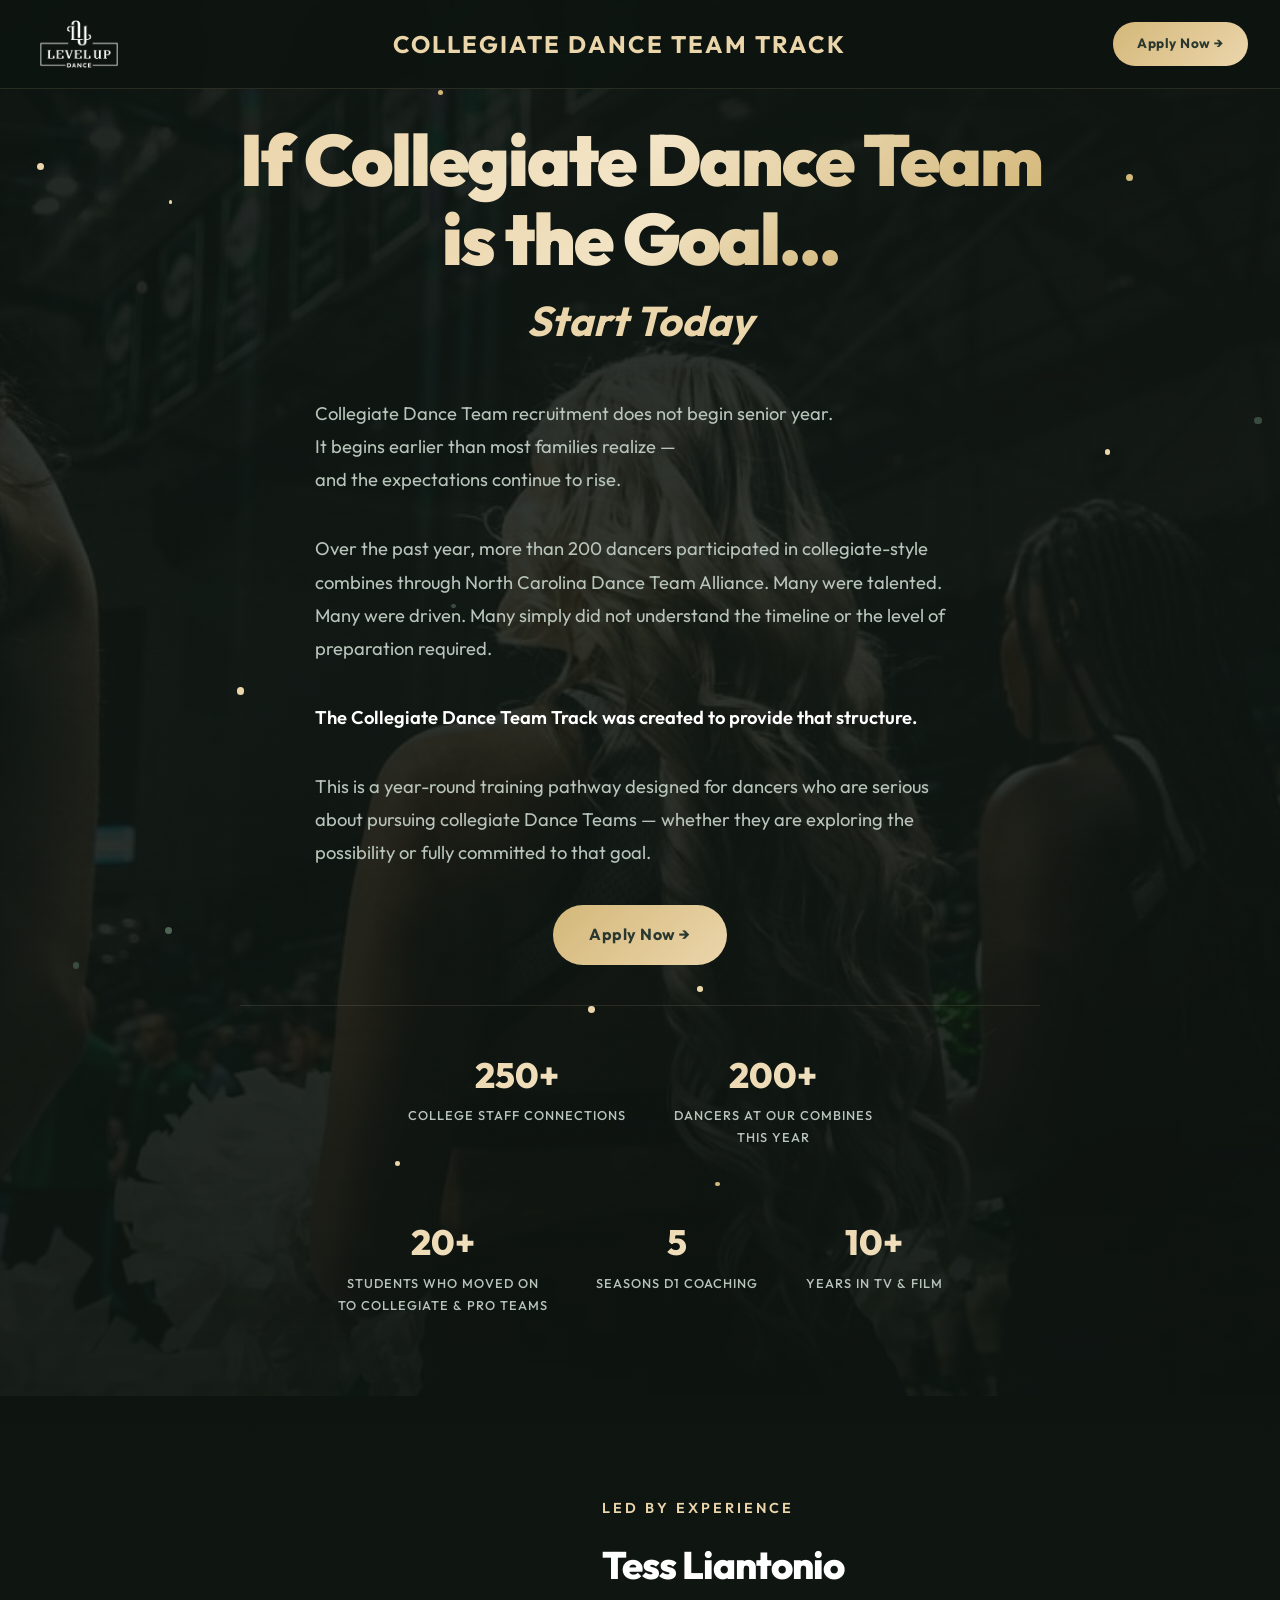
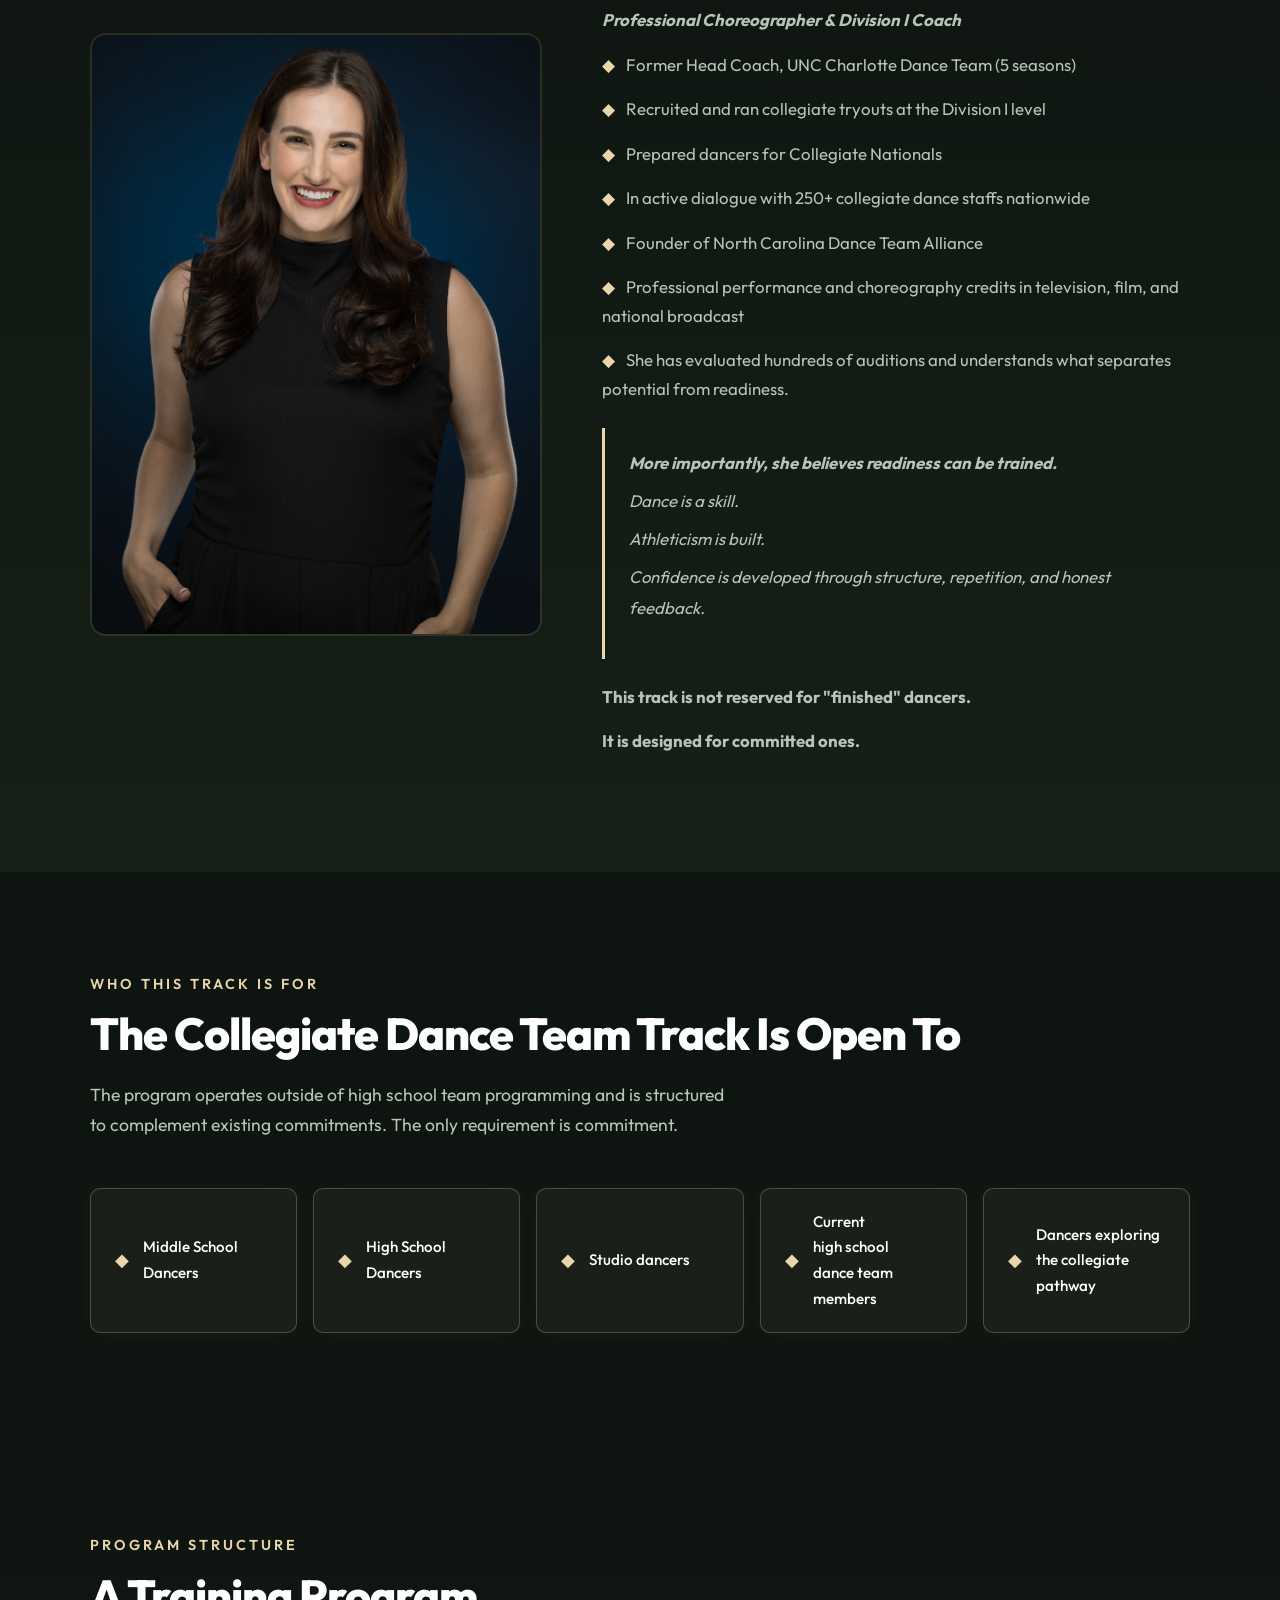
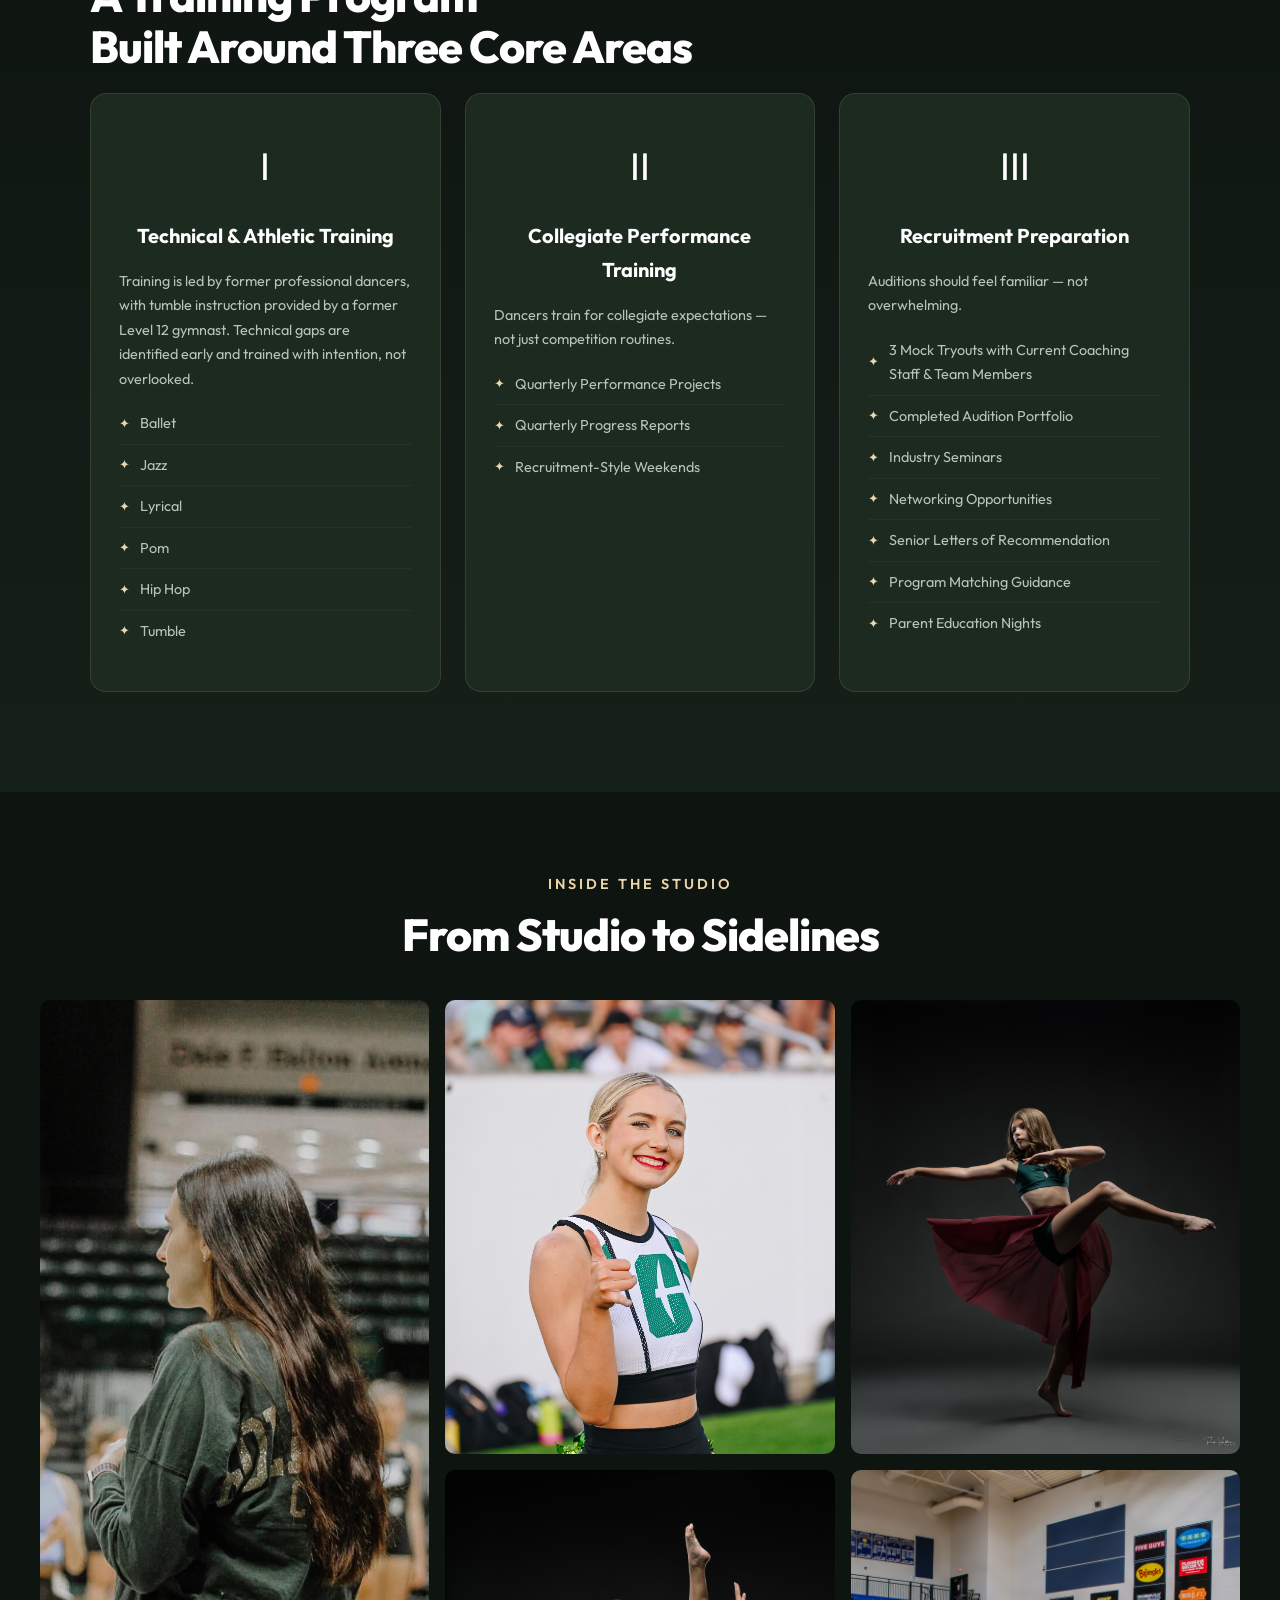
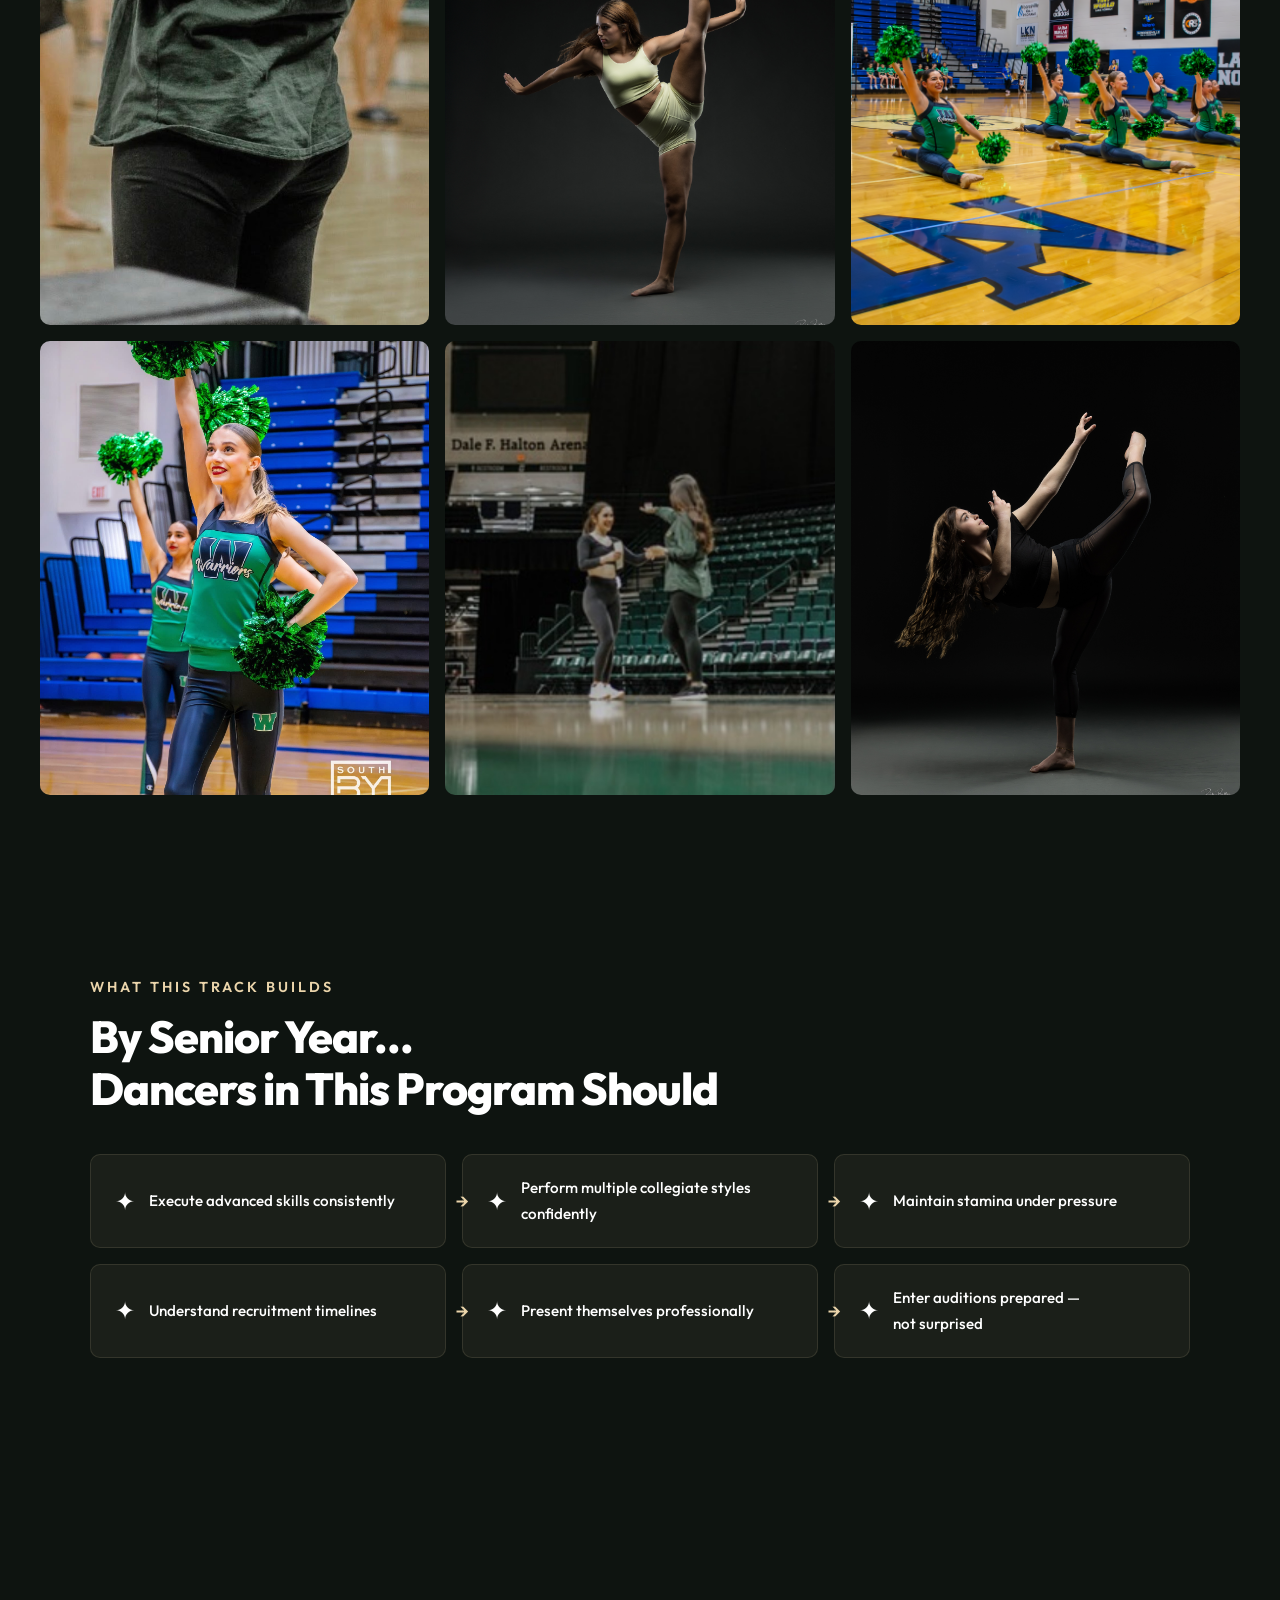
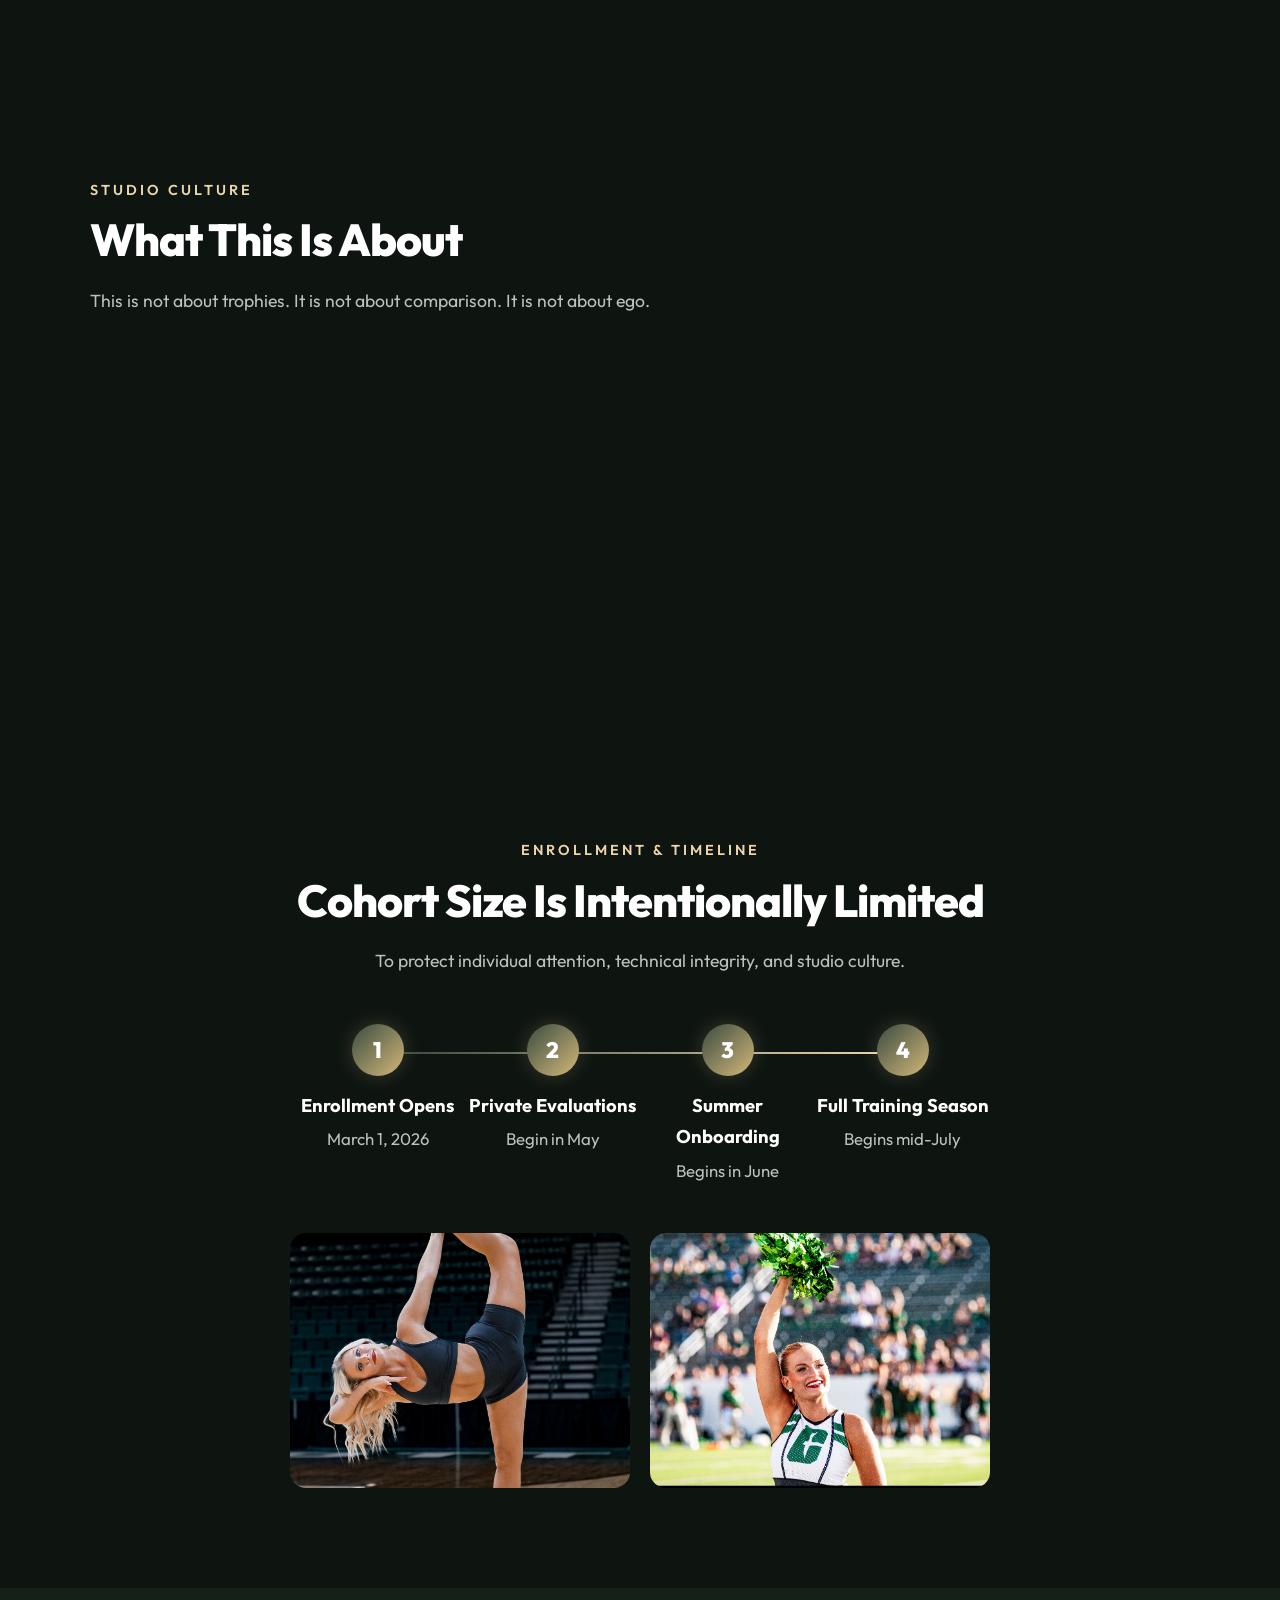
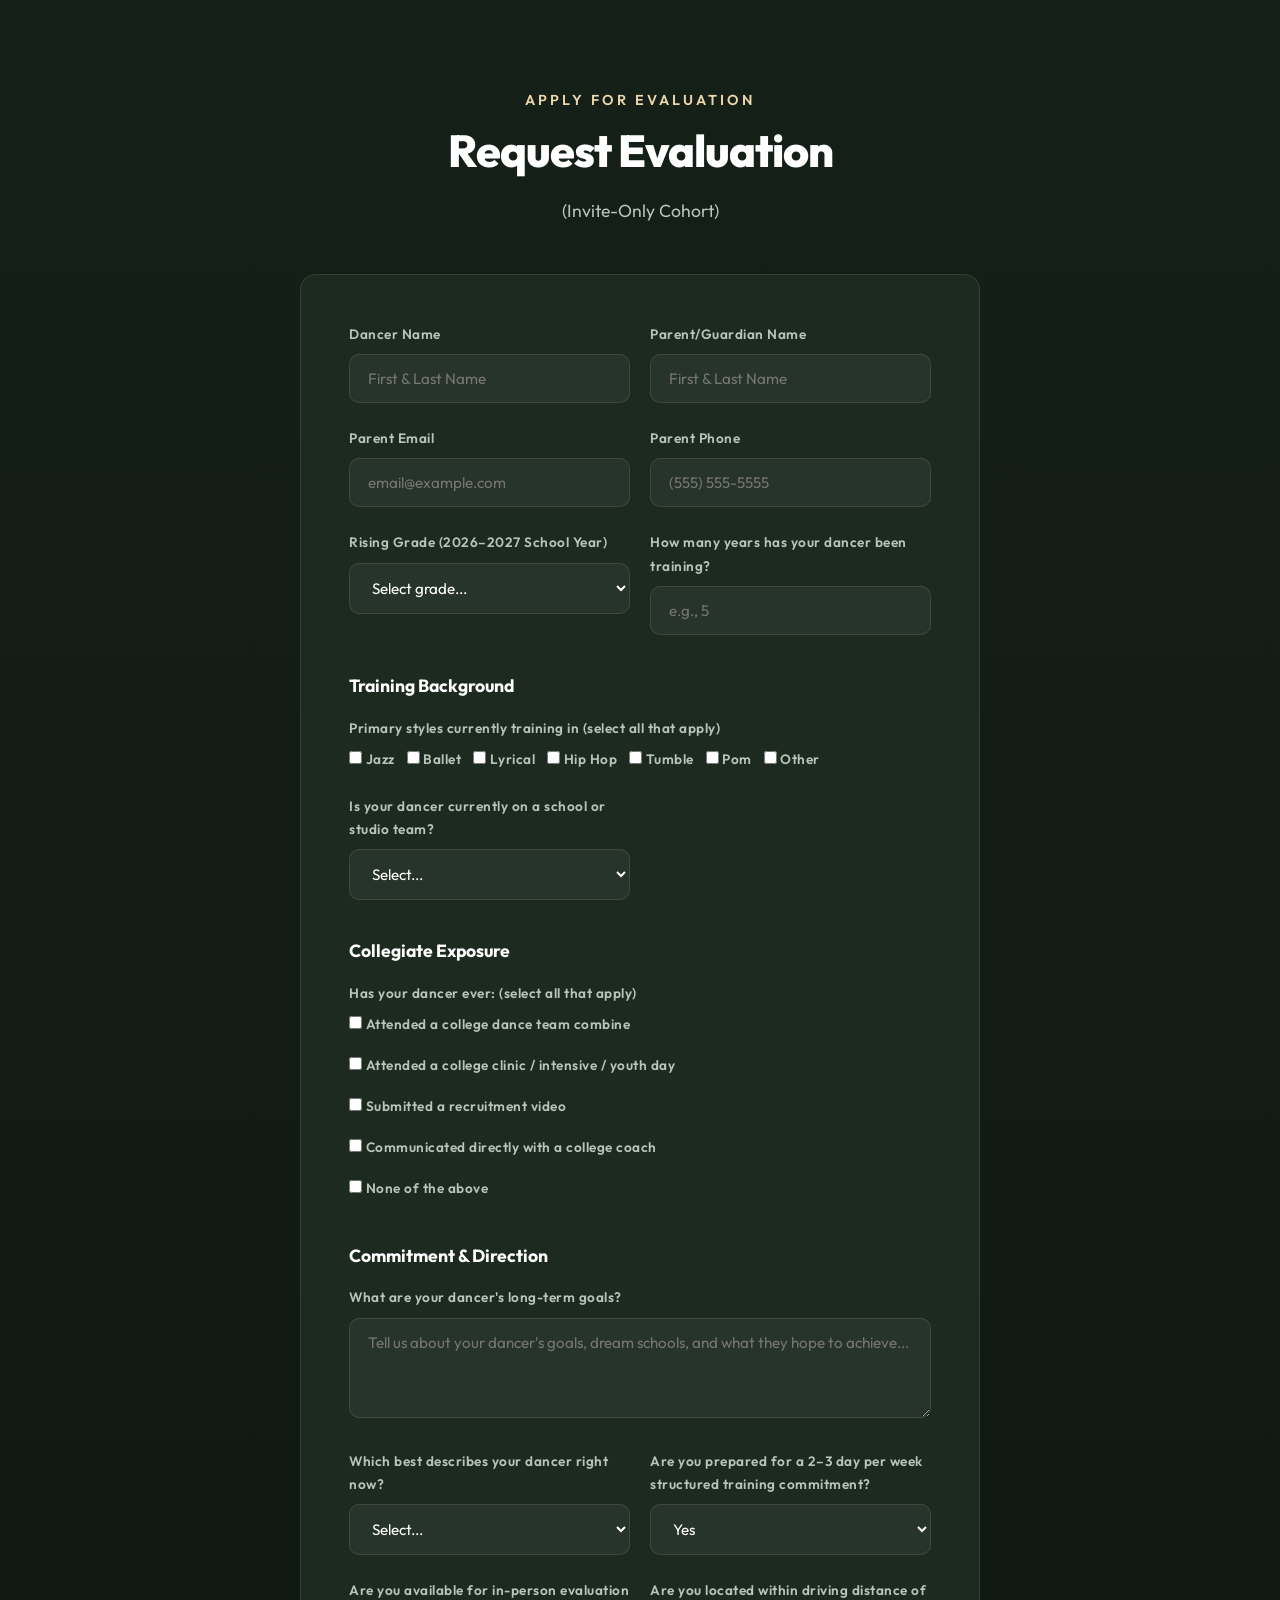
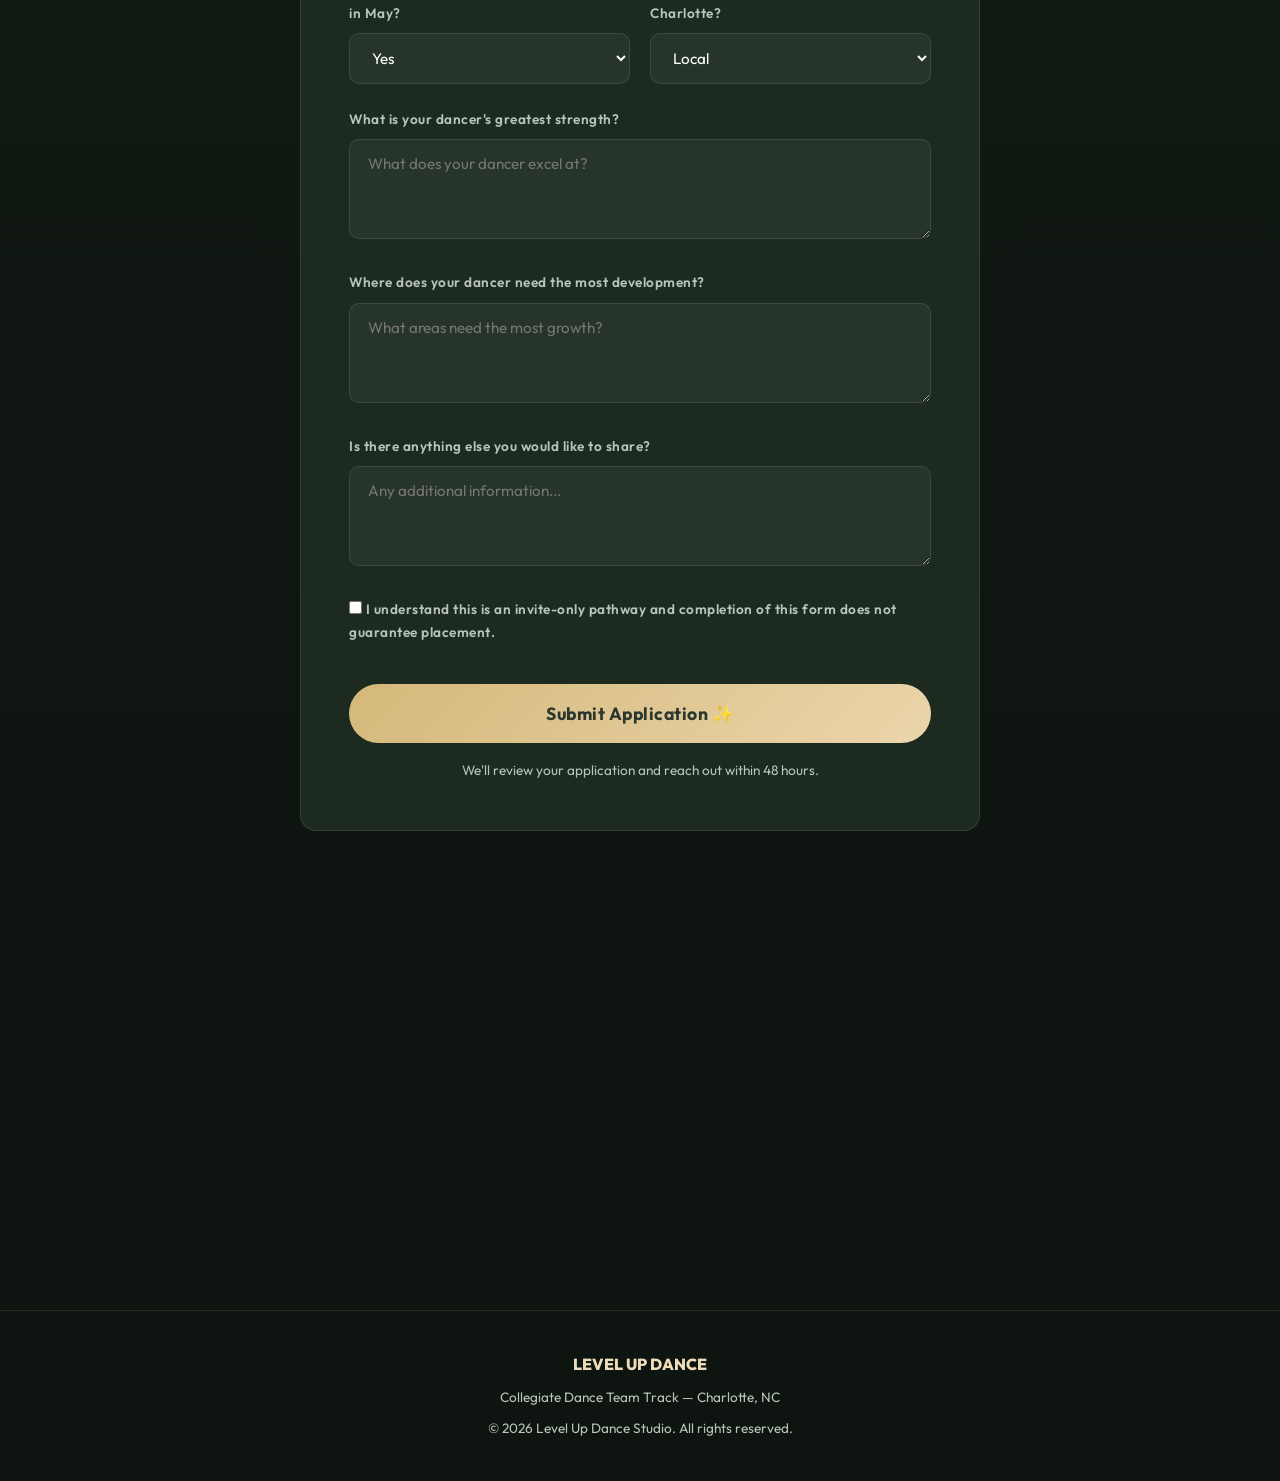
==== commit 0ca7c944: "Convert Tess Teaching 2 from PNG to high-quality JPG for sharper rendering" ====
--- a/index.html
+++ b/index.html
@@ -276,7 +276,7 @@
                 <div class="overlay"><span class="overlay-text">Pom Precision</span></div>
             </div>
             <div class="showcase-item">
-                <img src="assets/photos/Tess Teaching 2 .png" alt="Tess demonstrating technique">
+                <img src="assets/photos/Tess Teaching 2.jpg" alt="Tess demonstrating technique">
                 <div class="overlay"><span class="overlay-text">Hands-On Instruction</span></div>
             </div>
             <div class="showcase-item">
--- a/production.css
+++ b/production.css
@@ -677,7 +677,7 @@
     display: grid;
     grid-template-columns: repeat(3, 1fr);
     gap: 16px;
-    max-width: 1100px;
+    max-width: 1200px;
     margin: 0 auto;
 }
 
@@ -685,7 +685,7 @@
     border-radius: var(--radius-sm);
     overflow: hidden;
     position: relative;
-    aspect-ratio: 4/3;
+    aspect-ratio: 3/3.5;
     cursor: pointer;
     transition: var(--transition);
 }
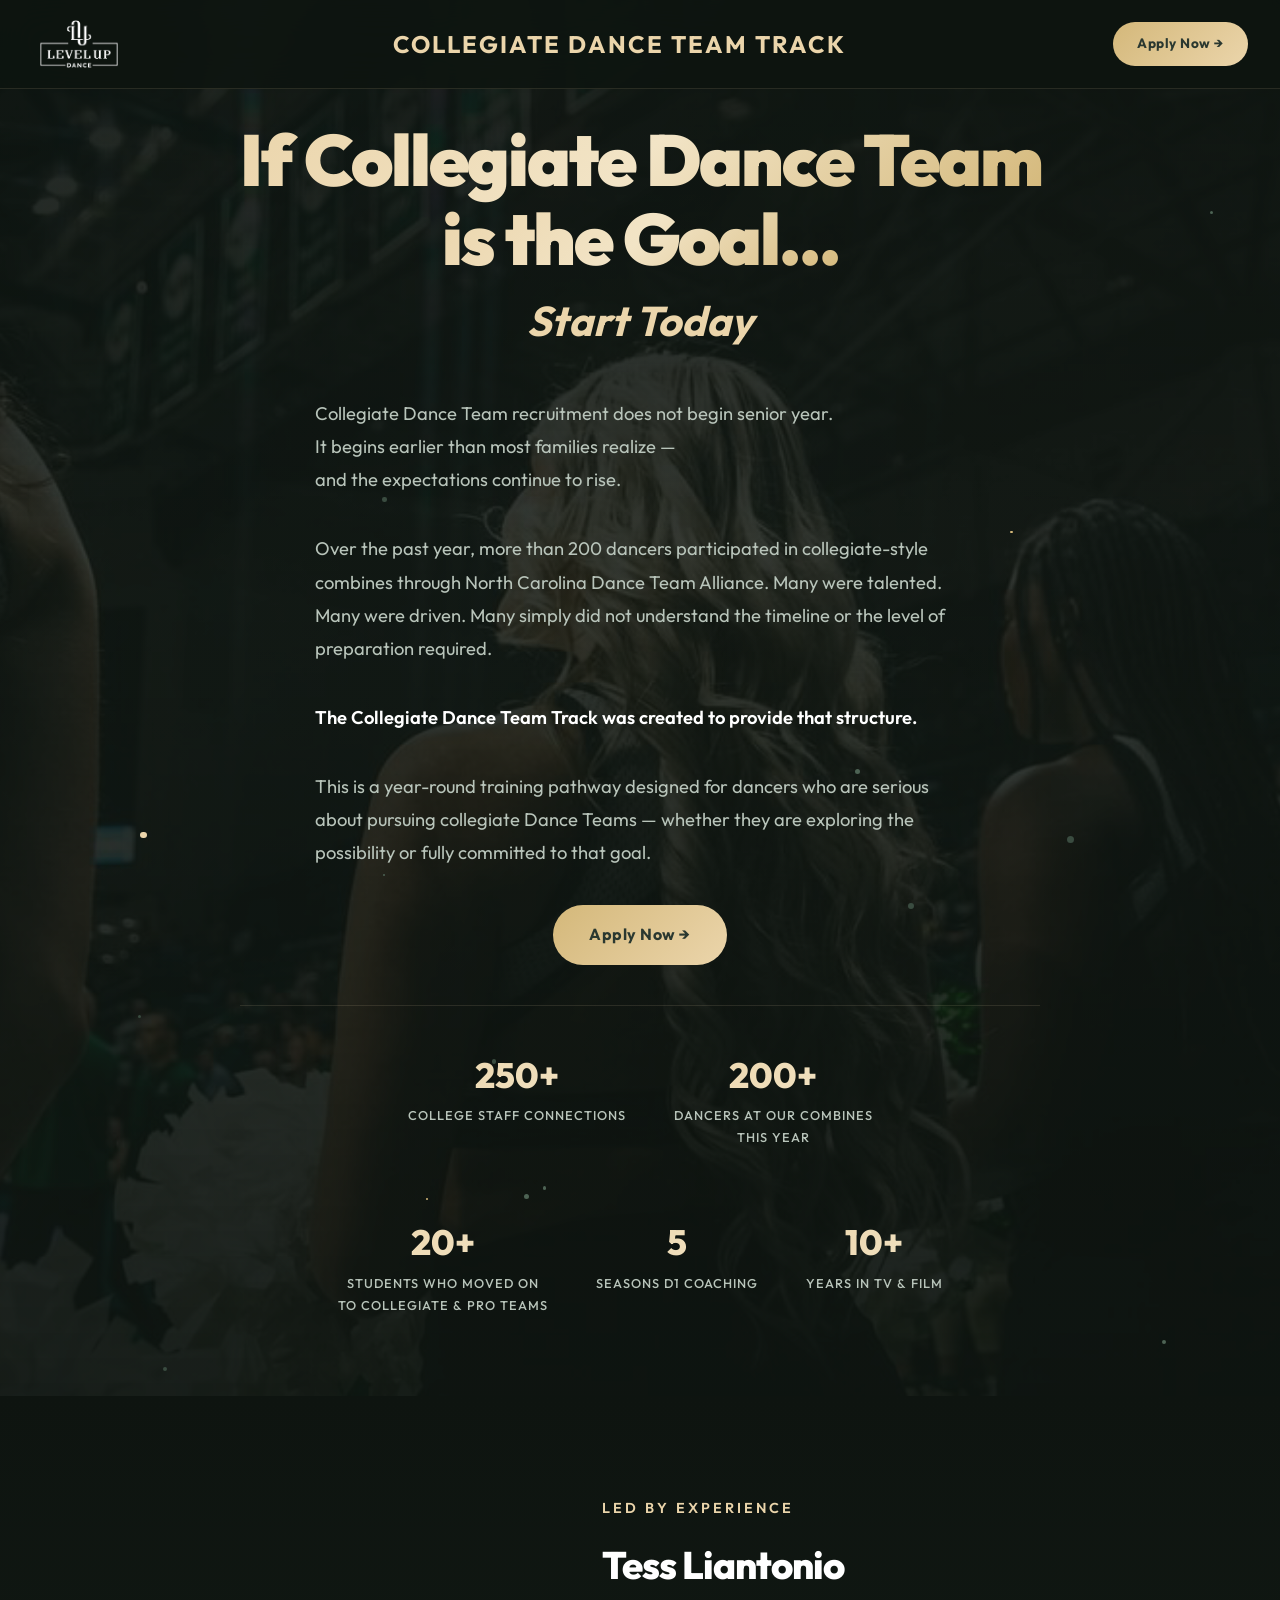
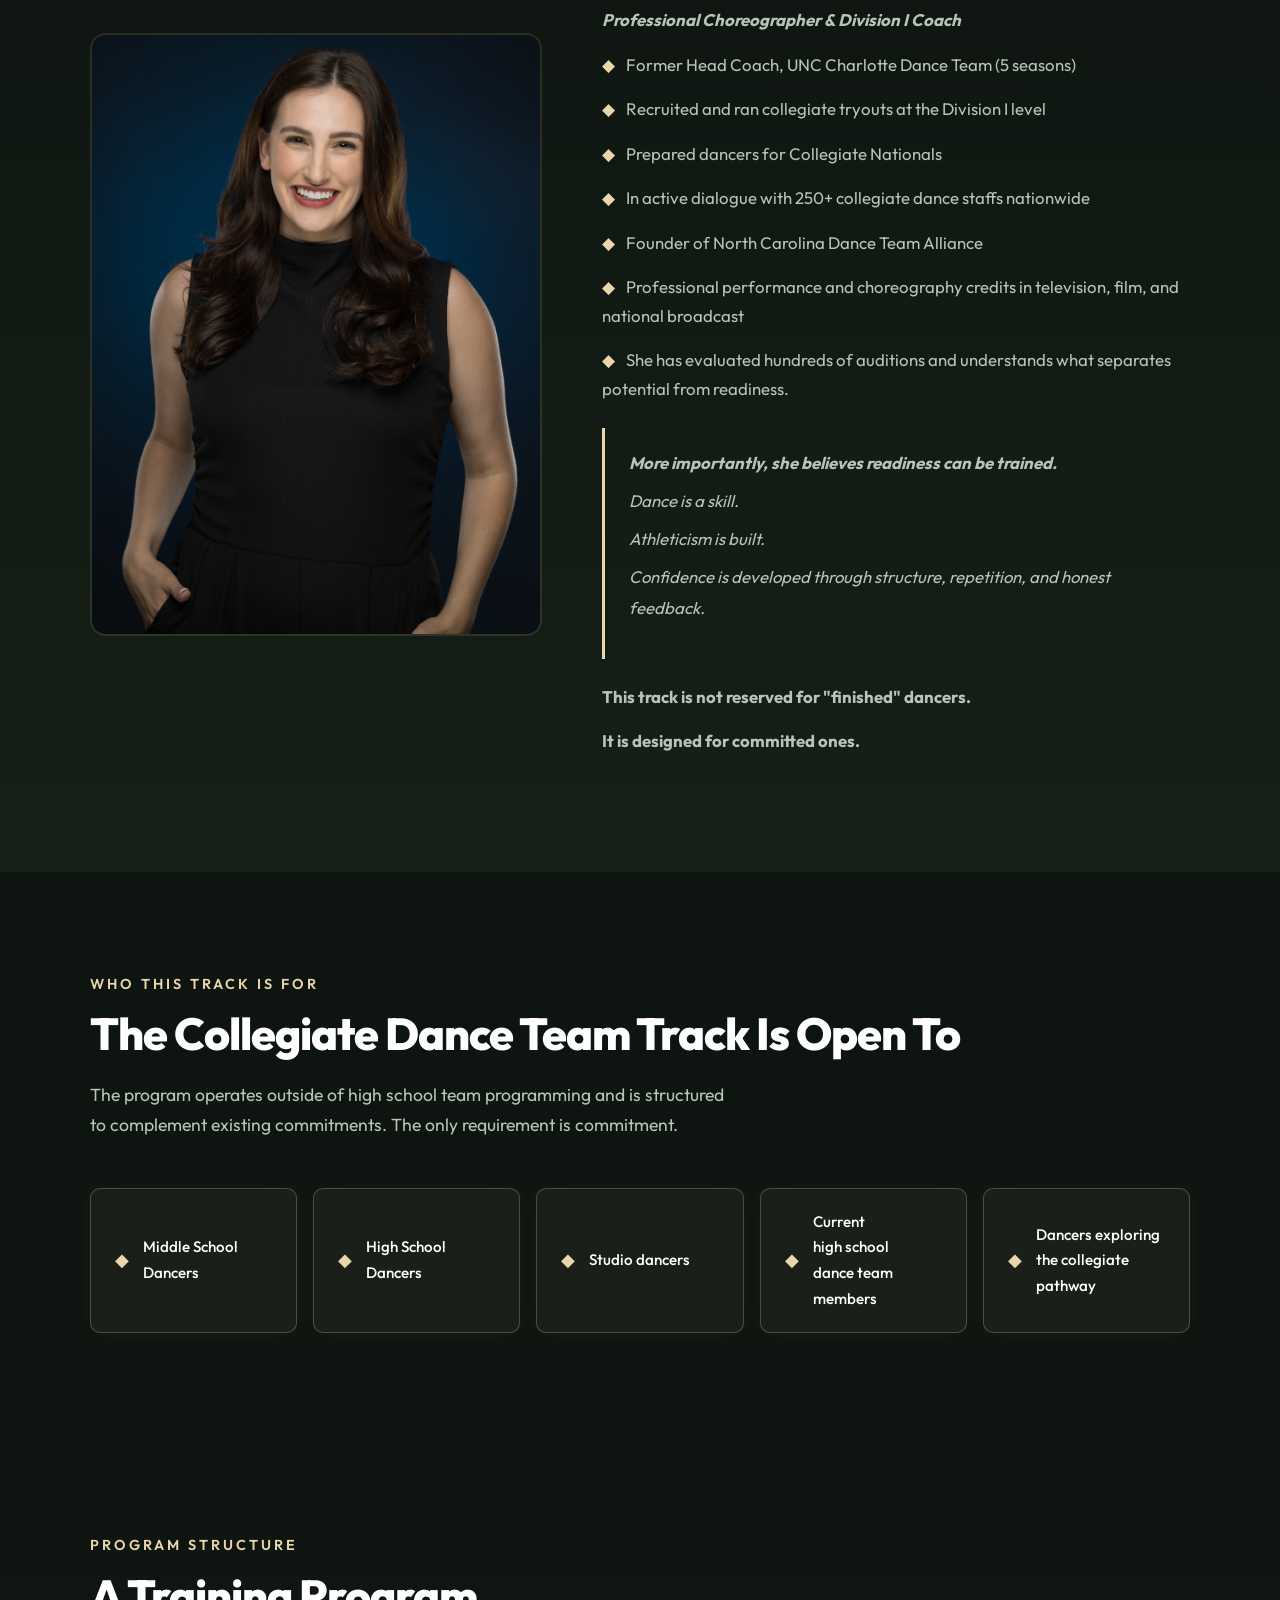
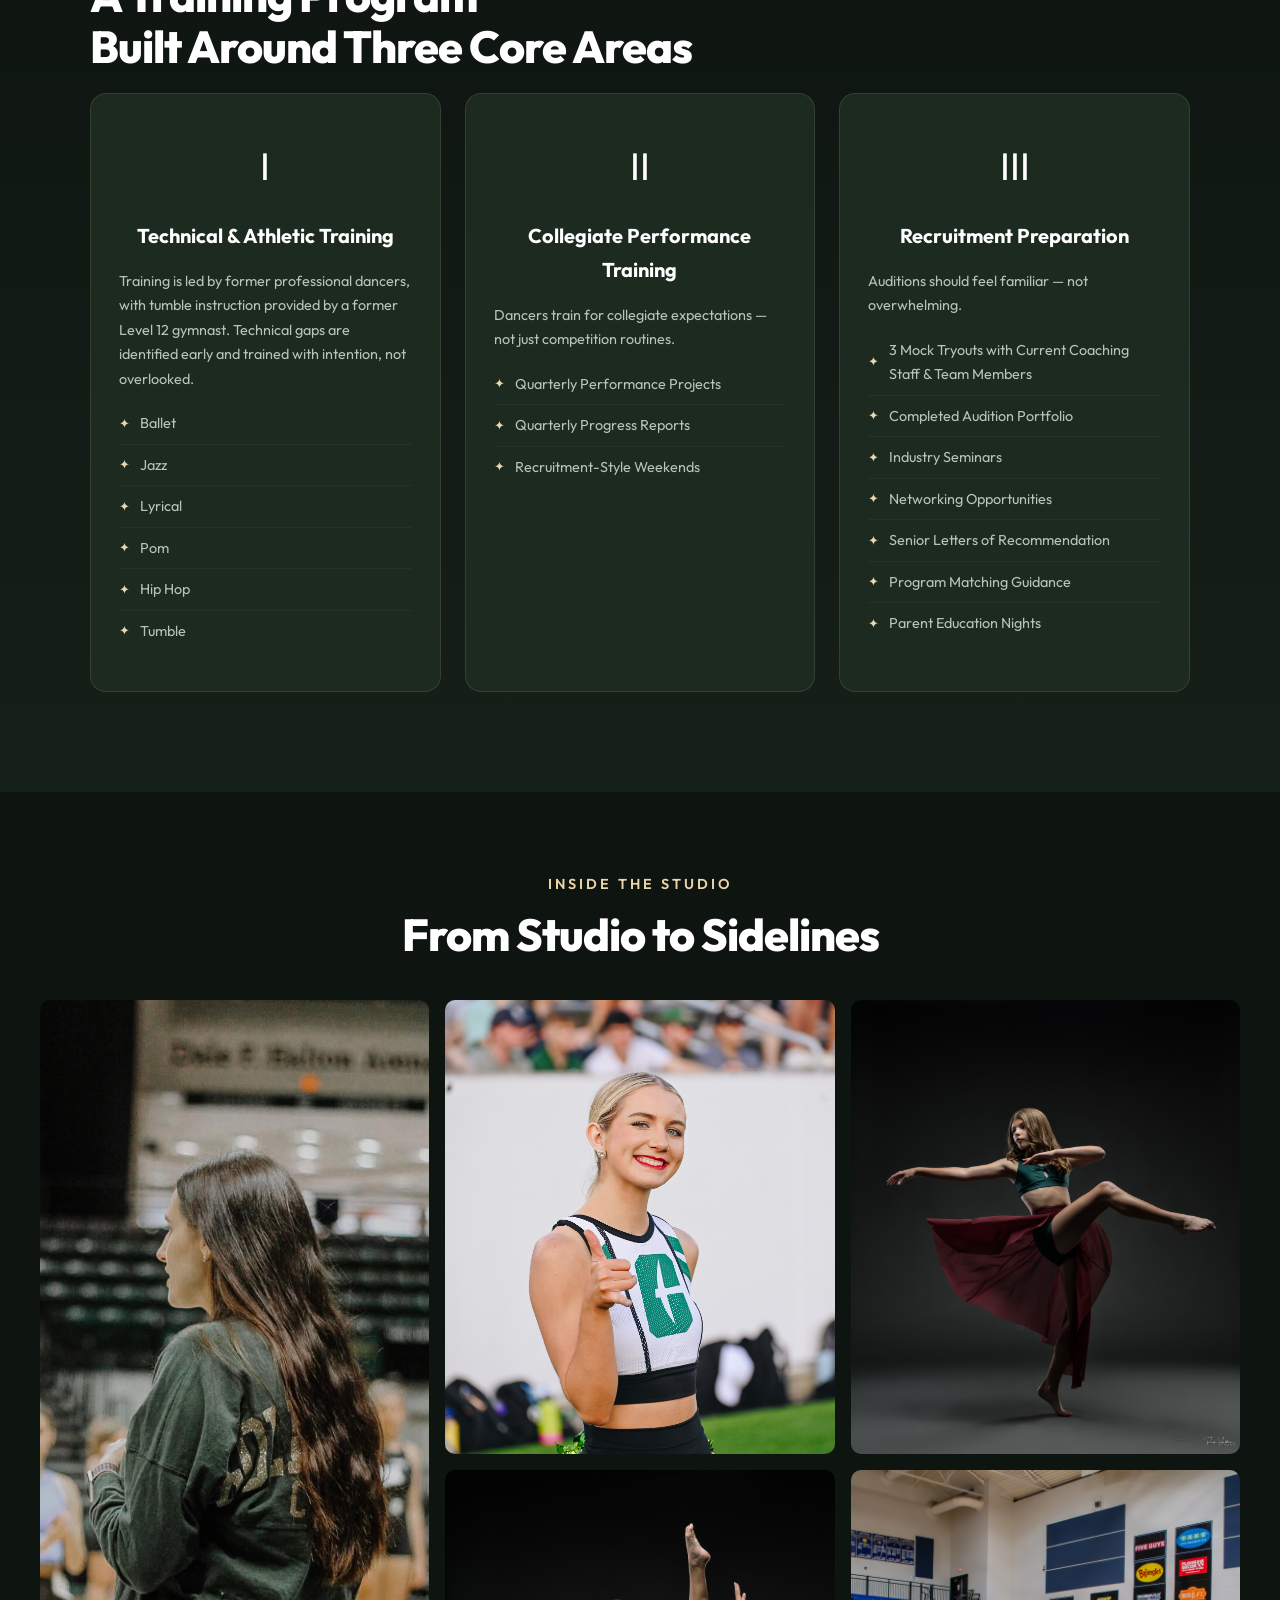
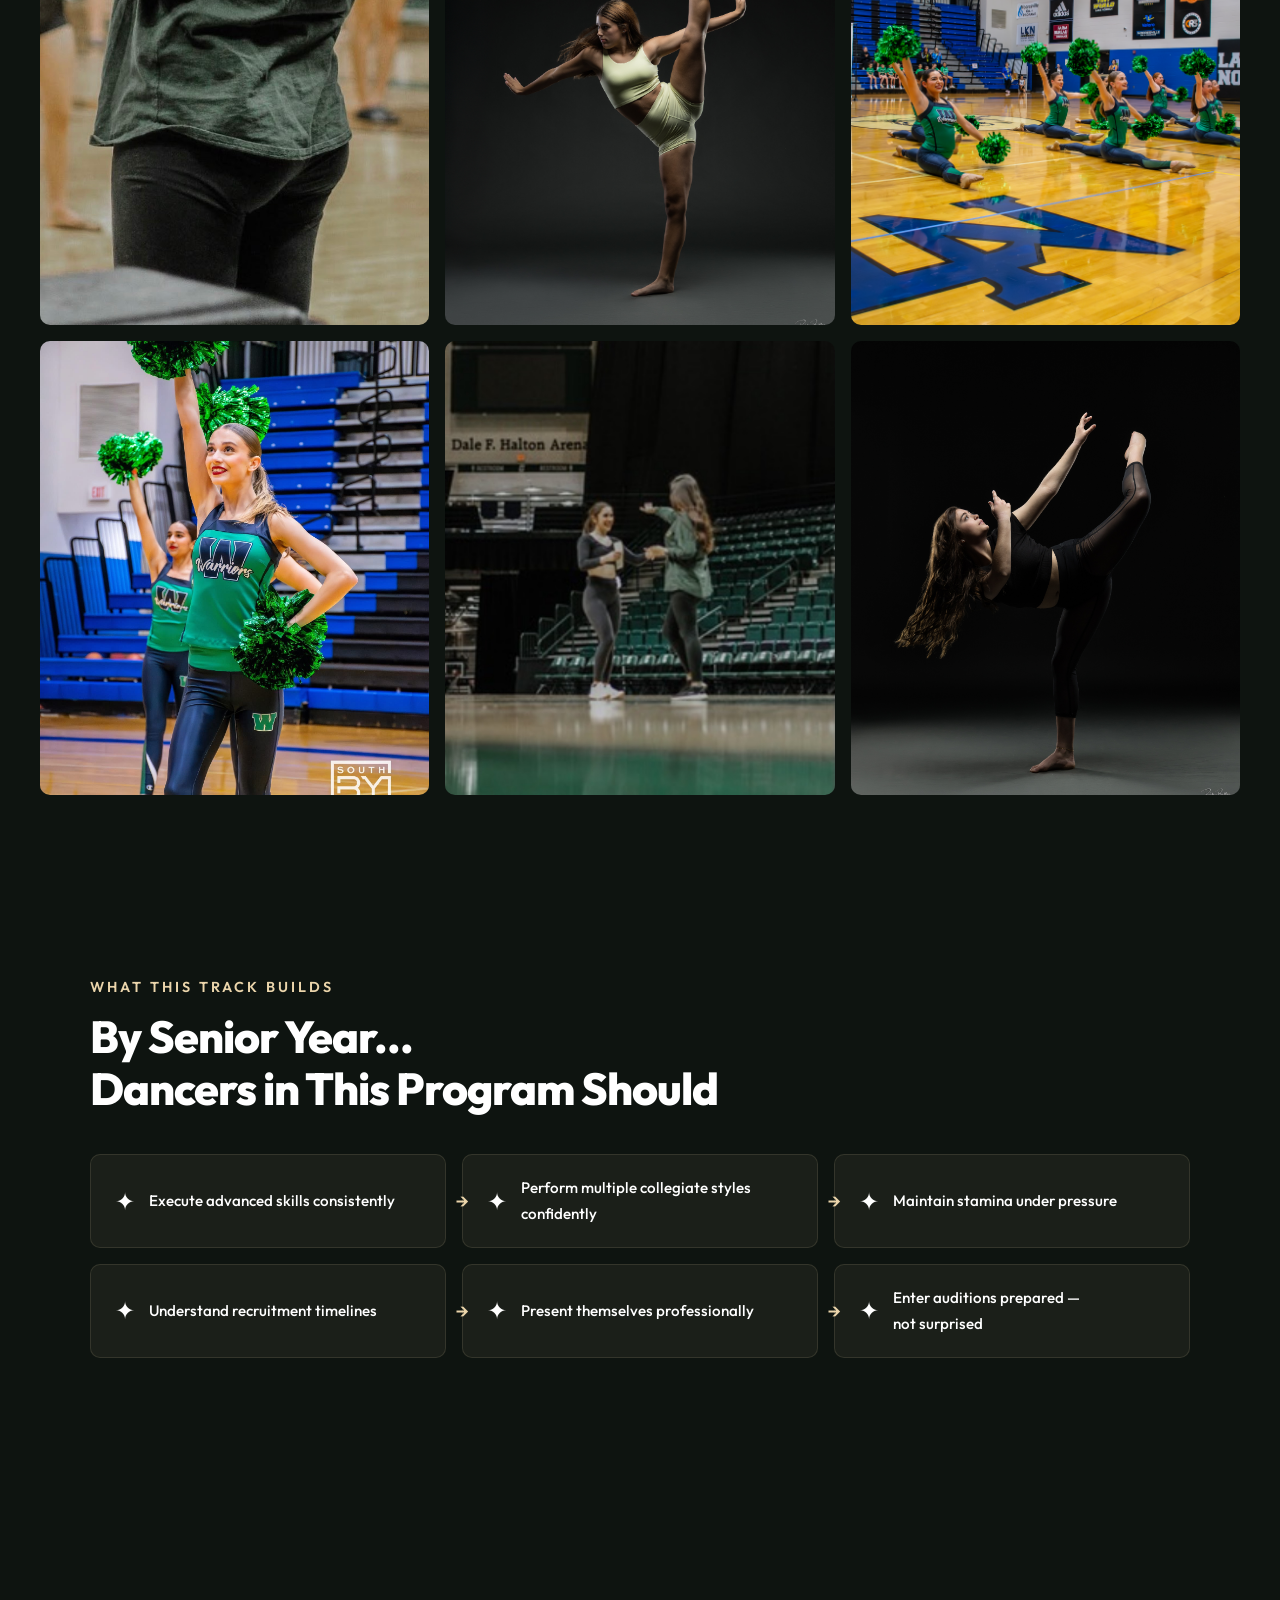
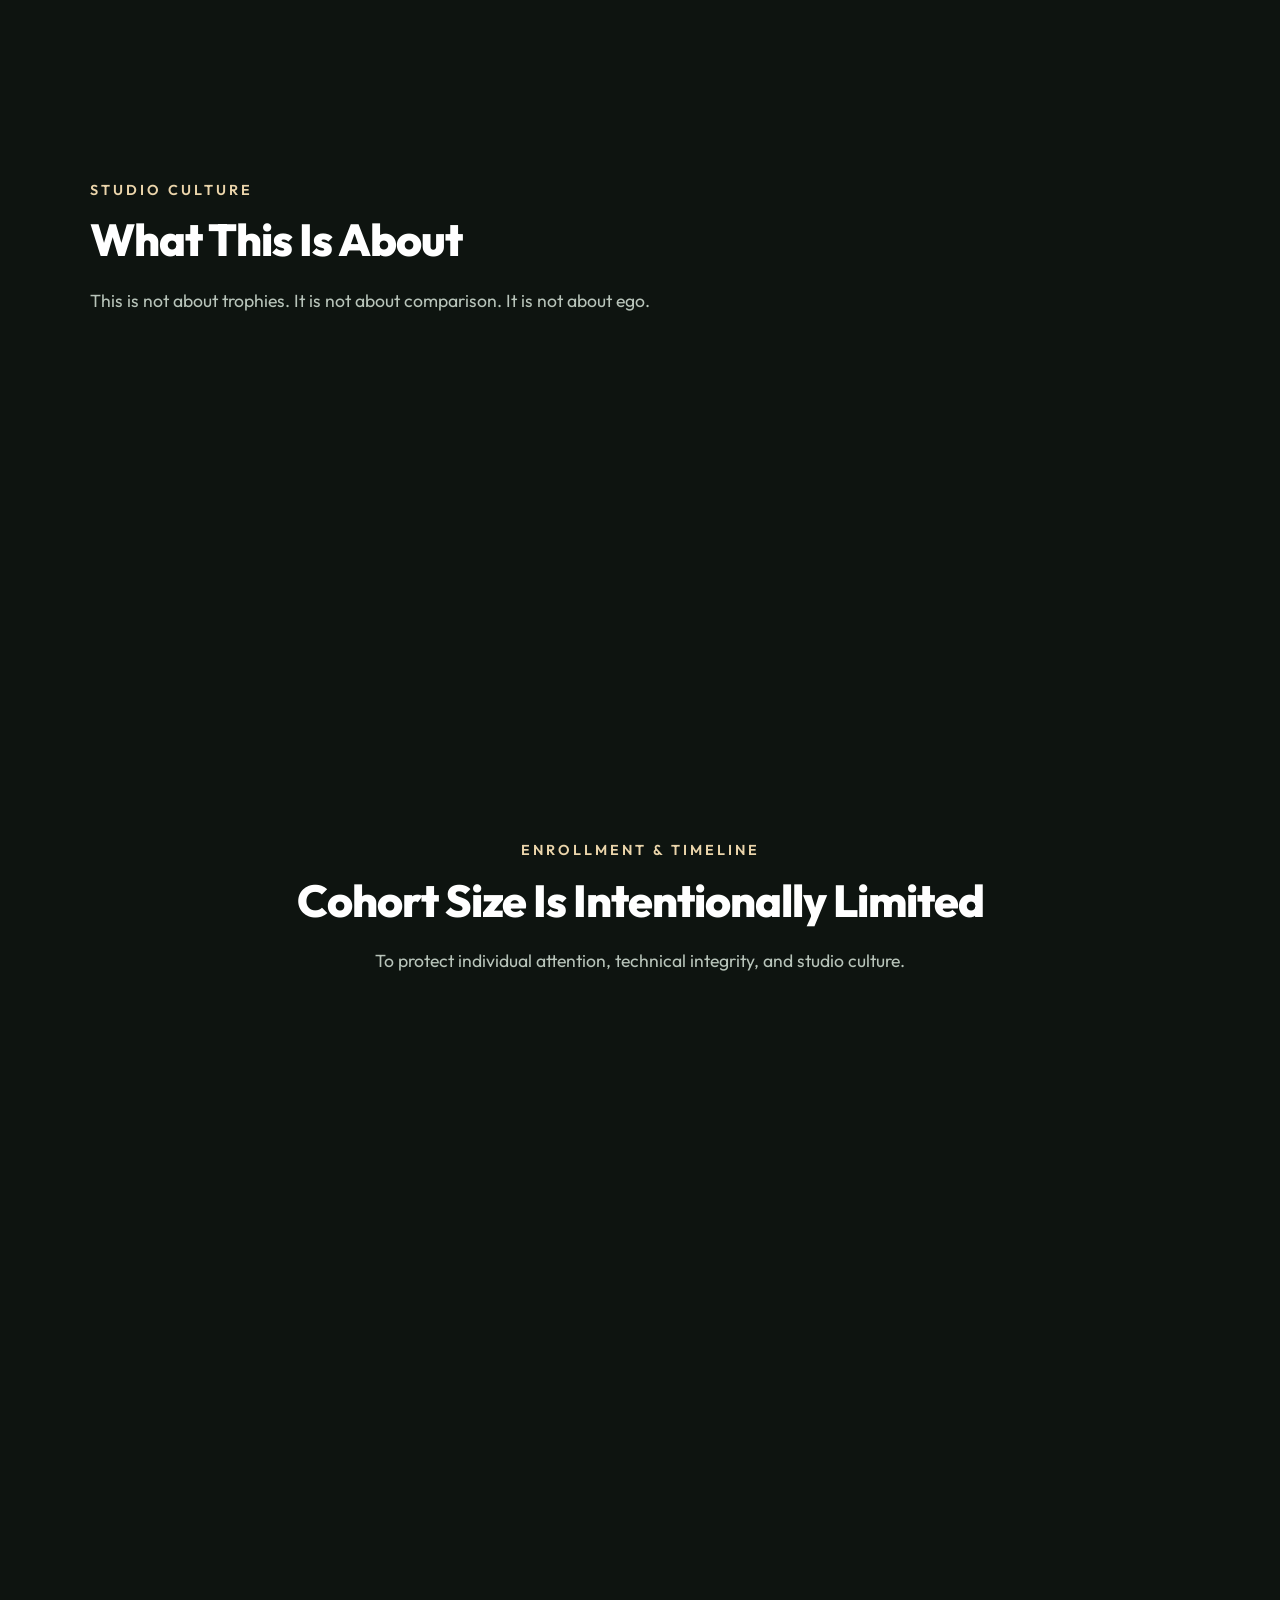
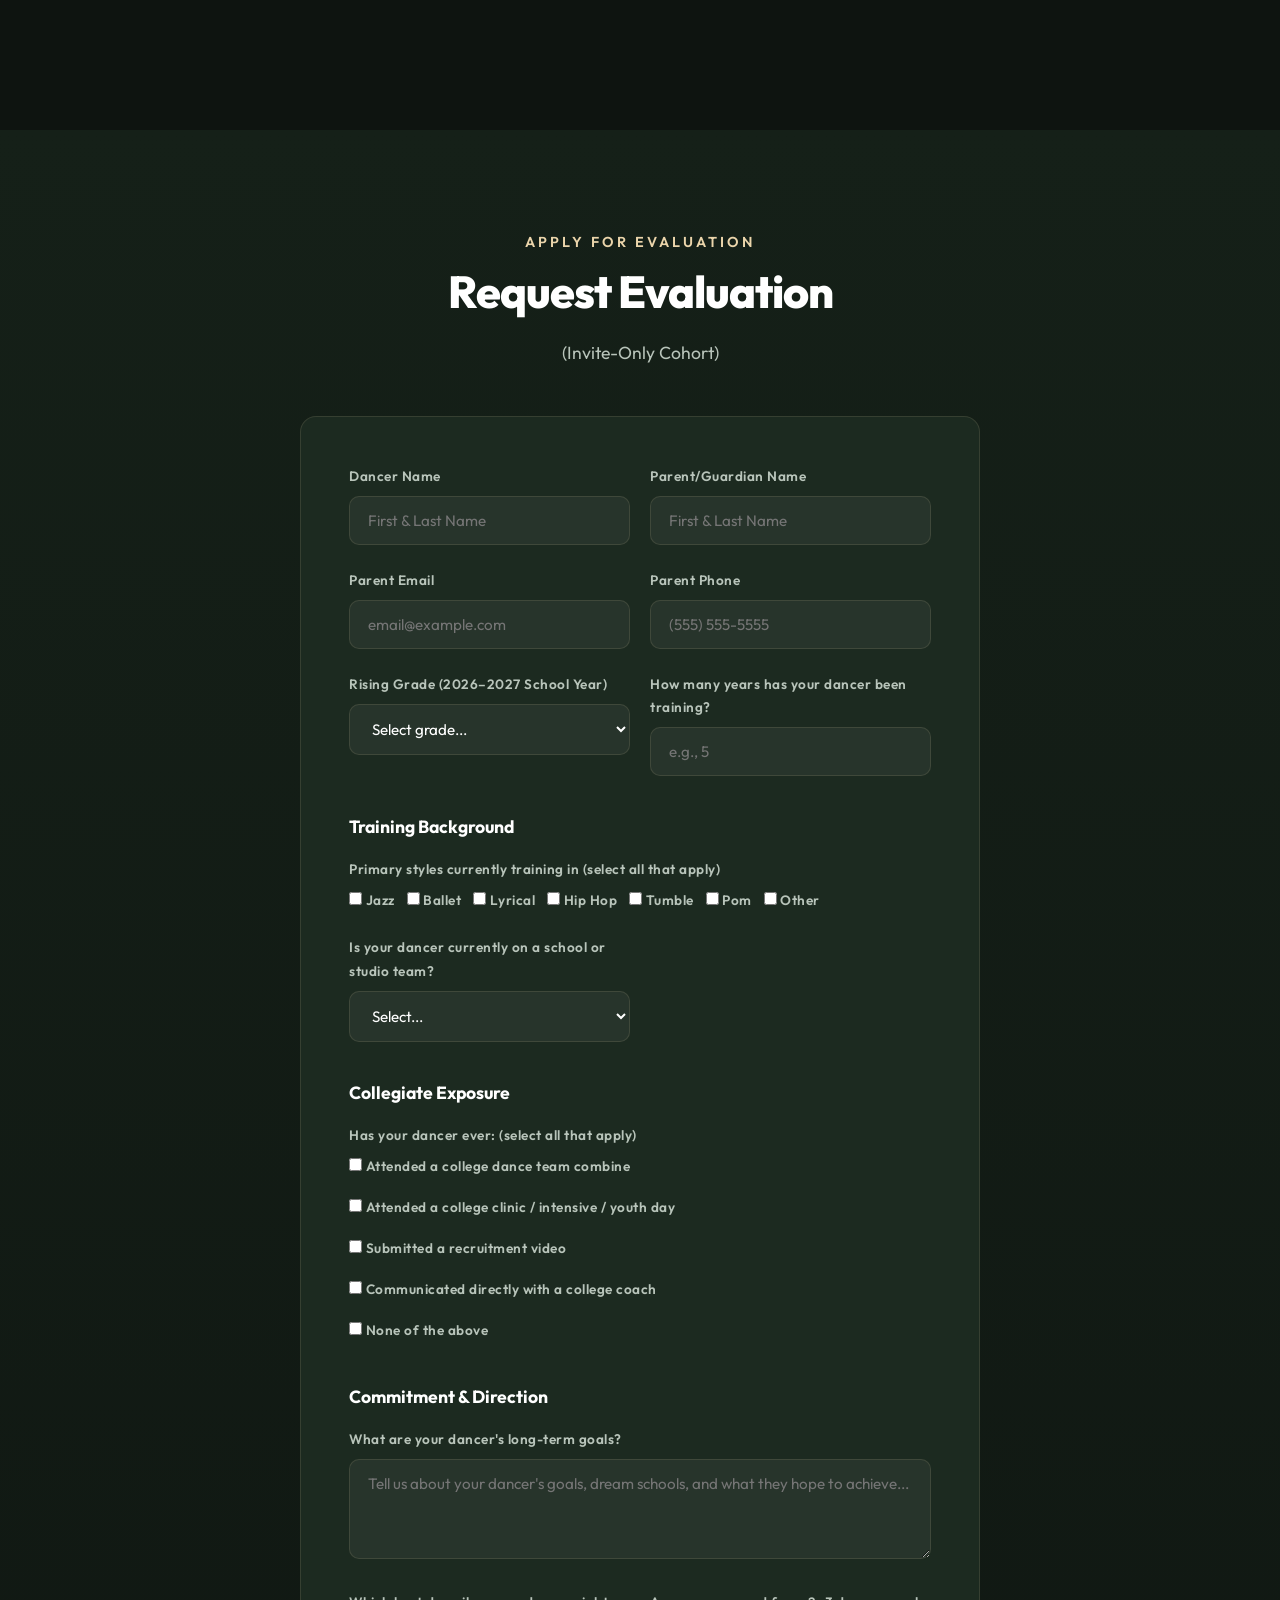
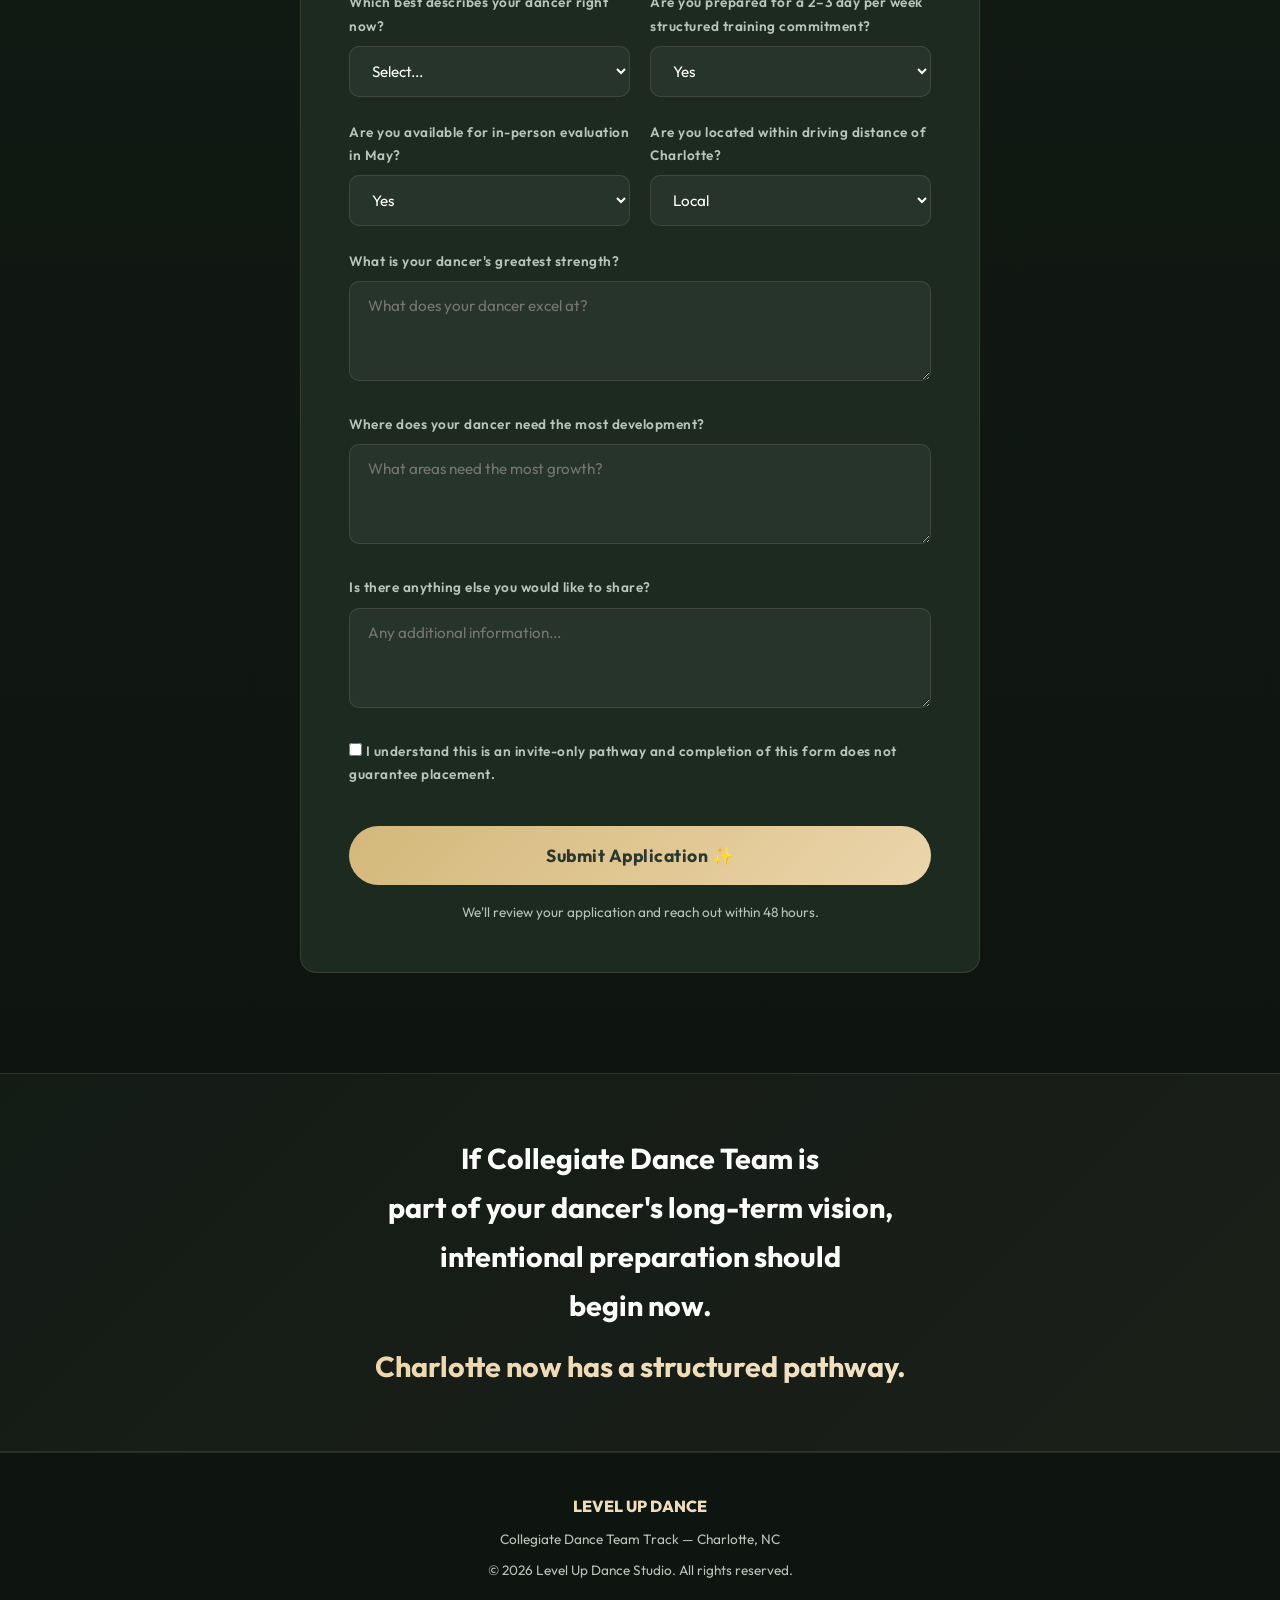
==== commit 32941904: "Fix enrollment image cropping + add form failsafe modal (copy/download/email)" ====
--- a/index.html
+++ b/index.html
@@ -649,7 +649,7 @@
                 ? 'rgba(14,20,16,0.95)' : 'rgba(14,20,16,0.85)';
         });
 
-        // Form submission → opens local email client
+        // Form submission → opens local email client + failsafe fallback
         function submitApplication(e) {
             e.preventDefault();
             const form = e.target;
@@ -706,10 +706,91 @@
                 additional || '(none)',
             ].join('\n');
 
-            const subject = encodeURIComponent(`Application: ${dancerName} — College Dance Team Track`);
+            const emailSubject = `Application: ${dancerName} — College Dance Team Track`;
+            const subject = encodeURIComponent(emailSubject);
             const encodedBody = encodeURIComponent(body);
 
+            // Try to open the email client
             window.location.href = `mailto:tess@levelupdance.io?subject=${subject}&body=${encodedBody}`;
+
+            // Always show the fallback modal after a short delay
+            // (covers users without a default email client)
+            setTimeout(() => {
+                showFallbackModal(emailSubject, body);
+            }, 1500);
+        }
+
+        function showFallbackModal(subject, body) {
+            // Remove existing modal if any
+            const existing = document.getElementById('email-fallback-modal');
+            if (existing) existing.remove();
+
+            const fullText = `TO: tess@levelupdance.io\nSUBJECT: ${subject}\n\n${body}`;
+
+            const modal = document.createElement('div');
+            modal.id = 'email-fallback-modal';
+            modal.style.cssText = 'position:fixed;inset:0;z-index:9999;background:rgba(0,0,0,0.85);backdrop-filter:blur(8px);display:flex;align-items:center;justify-content:center;padding:20px;';
+            modal.innerHTML = `
+                <div style="background:#1a2320;border:1px solid rgba(235,213,171,0.2);border-radius:16px;max-width:560px;width:100%;padding:36px;position:relative;max-height:85vh;overflow-y:auto;">
+                    <button onclick="document.getElementById('email-fallback-modal').remove()" style="position:absolute;top:12px;right:12px;background:none;border:none;color:#fff;font-size:1.5rem;cursor:pointer;">✕</button>
+                    <h3 style="color:#ebd5ab;font-size:1.3rem;margin-bottom:8px;">✓ Application Ready</h3>
+                    <p style="color:rgba(255,255,255,0.7);font-size:0.95rem;margin-bottom:4px;">If your email client opened, you're all set — just hit send!</p>
+                    <p style="color:rgba(255,255,255,0.7);font-size:0.95rem;margin-bottom:20px;">If not, use the options below to send your application:</p>
+                    <div style="background:rgba(235,213,171,0.08);border:1px solid rgba(235,213,171,0.15);border-radius:10px;padding:16px;margin-bottom:20px;">
+                        <p style="color:#ebd5ab;font-weight:700;font-size:0.9rem;margin-bottom:4px;">Send to:</p>
+                        <p style="color:#fff;font-size:1.1rem;font-weight:600;letter-spacing:0.5px;">tess@levelupdance.io</p>
+                    </div>
+                    <div style="display:flex;gap:12px;margin-bottom:20px;flex-wrap:wrap;">
+                        <button id="copy-app-btn" style="flex:1;min-width:140px;padding:14px;border-radius:50px;background:linear-gradient(135deg,#6b7d5e,#ebd5ab);color:#1a2320;font-weight:700;font-size:0.95rem;border:none;cursor:pointer;font-family:Outfit,sans-serif;" onclick="copyApplication()">📋 Copy to Clipboard</button>
+                        <button style="flex:1;min-width:140px;padding:14px;border-radius:50px;background:rgba(235,213,171,0.1);color:#fff;font-weight:600;font-size:0.95rem;border:1px solid rgba(235,213,171,0.25);cursor:pointer;font-family:Outfit,sans-serif;" onclick="downloadApplication()">⬇ Download as Text</button>
+                    </div>
+                    <p style="color:rgba(255,255,255,0.5);font-size:0.8rem;text-align:center;">Copy or download your application, then paste it into an email to the address above.</p>
+                </div>
+            `;
+            document.body.appendChild(modal);
+
+            // Store text for copy/download
+            modal._appText = fullText;
+            modal._subject = subject;
+            modal._dancerName = body.match(/Dancer Name: (.+)/)?.[1] || 'Application';
+
+            // Close on background click
+            modal.addEventListener('click', (e) => {
+                if (e.target === modal) modal.remove();
+            });
+        }
+
+        function copyApplication() {
+            const modal = document.getElementById('email-fallback-modal');
+            if (!modal) return;
+            navigator.clipboard.writeText(modal._appText).then(() => {
+                const btn = document.getElementById('copy-app-btn');
+                btn.textContent = '✓ Copied!';
+                btn.style.background = '#ebd5ab';
+                setTimeout(() => { btn.textContent = '📋 Copy to Clipboard'; btn.style.background = 'linear-gradient(135deg,#6b7d5e,#ebd5ab)'; }, 2500);
+            }).catch(() => {
+                // Fallback for older browsers
+                const ta = document.createElement('textarea');
+                ta.value = modal._appText;
+                document.body.appendChild(ta);
+                ta.select();
+                document.execCommand('copy');
+                document.body.removeChild(ta);
+                const btn = document.getElementById('copy-app-btn');
+                btn.textContent = '✓ Copied!';
+            });
+        }
+
+        function downloadApplication() {
+            const modal = document.getElementById('email-fallback-modal');
+            if (!modal) return;
+            const blob = new Blob([modal._appText], { type: 'text/plain' });
+            const url = URL.createObjectURL(blob);
+            const a = document.createElement('a');
+            a.href = url;
+            a.download = `Application_${modal._dancerName.replace(/\s+/g, '_')}.txt`;
+            a.click();
+            URL.revokeObjectURL(url);
         }
 
         // About modal
--- a/production.css
+++ b/production.css
@@ -826,7 +826,7 @@
 
 .enroll-img-item img {
     width: 100%;
-    aspect-ratio: 4/3;
+    aspect-ratio: 3/3.5;
     object-fit: cover;
     display: block;
     transition: transform 0.5s ease;
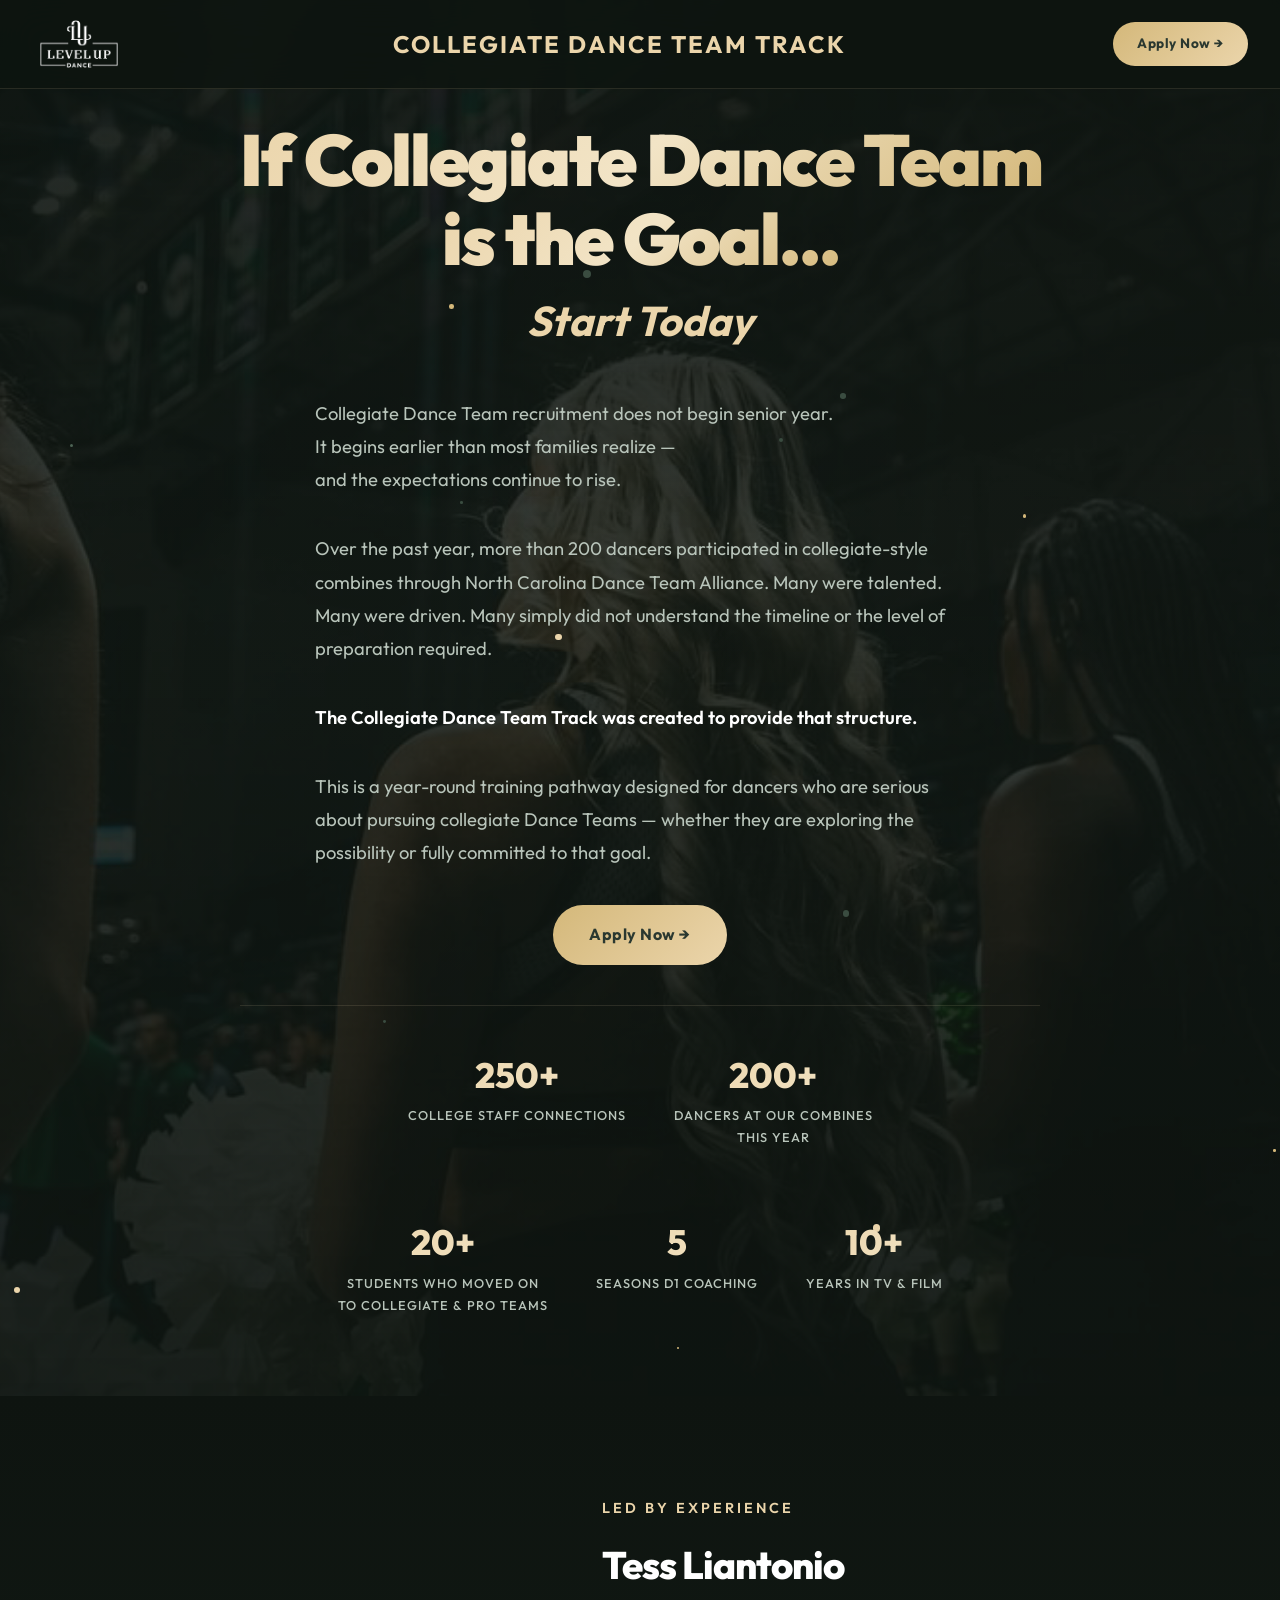
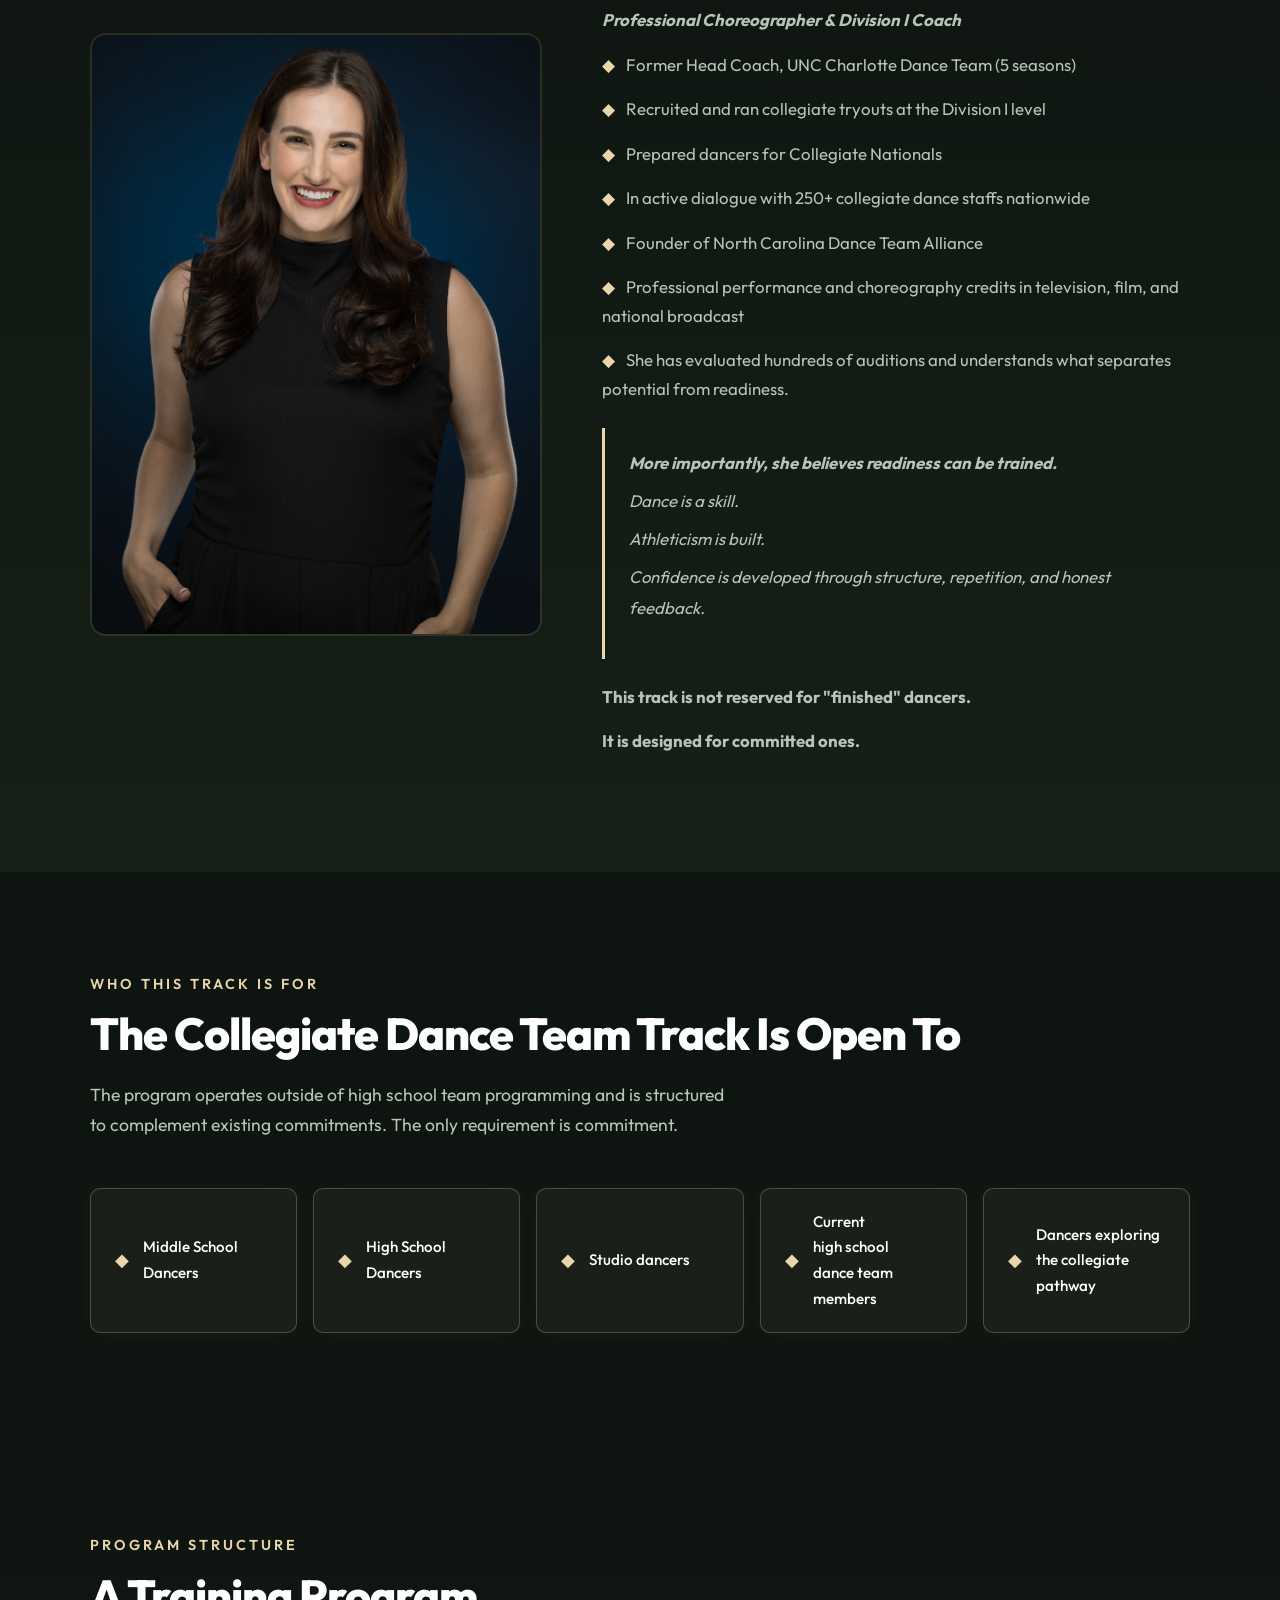
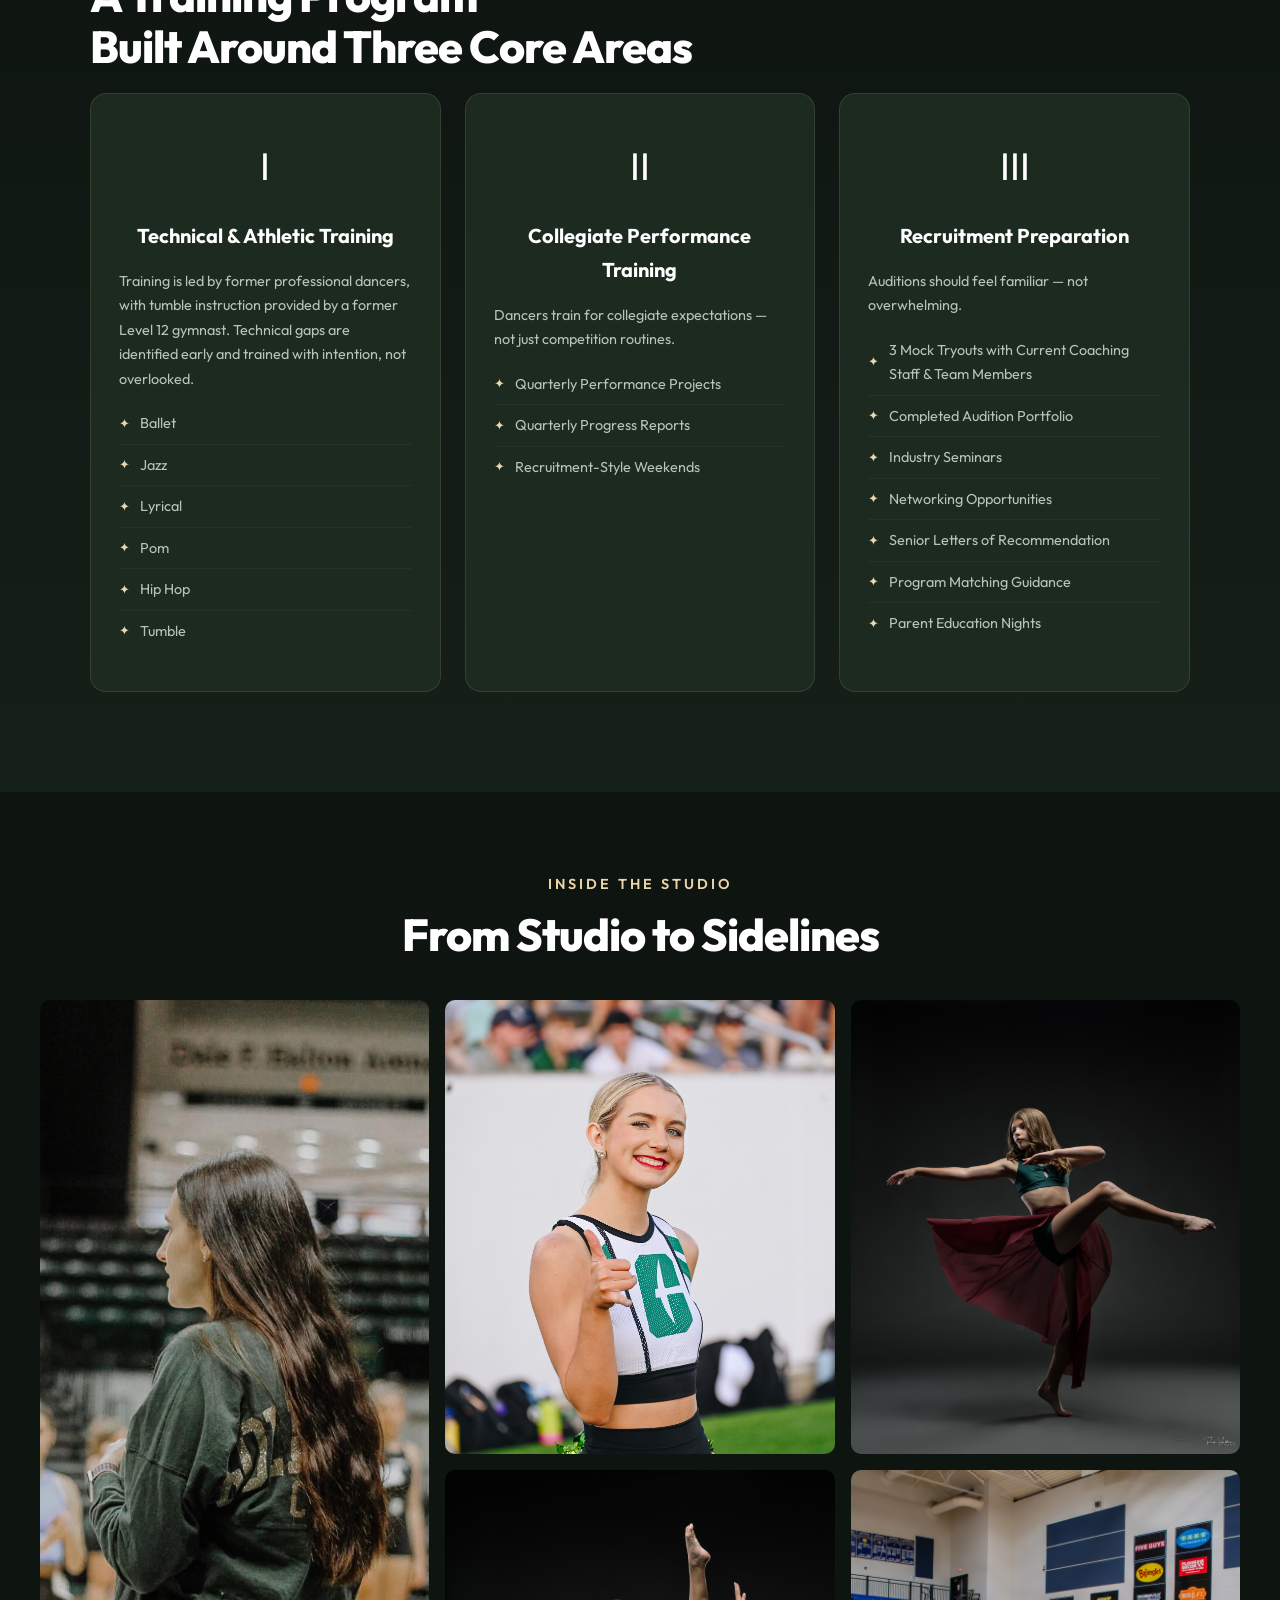
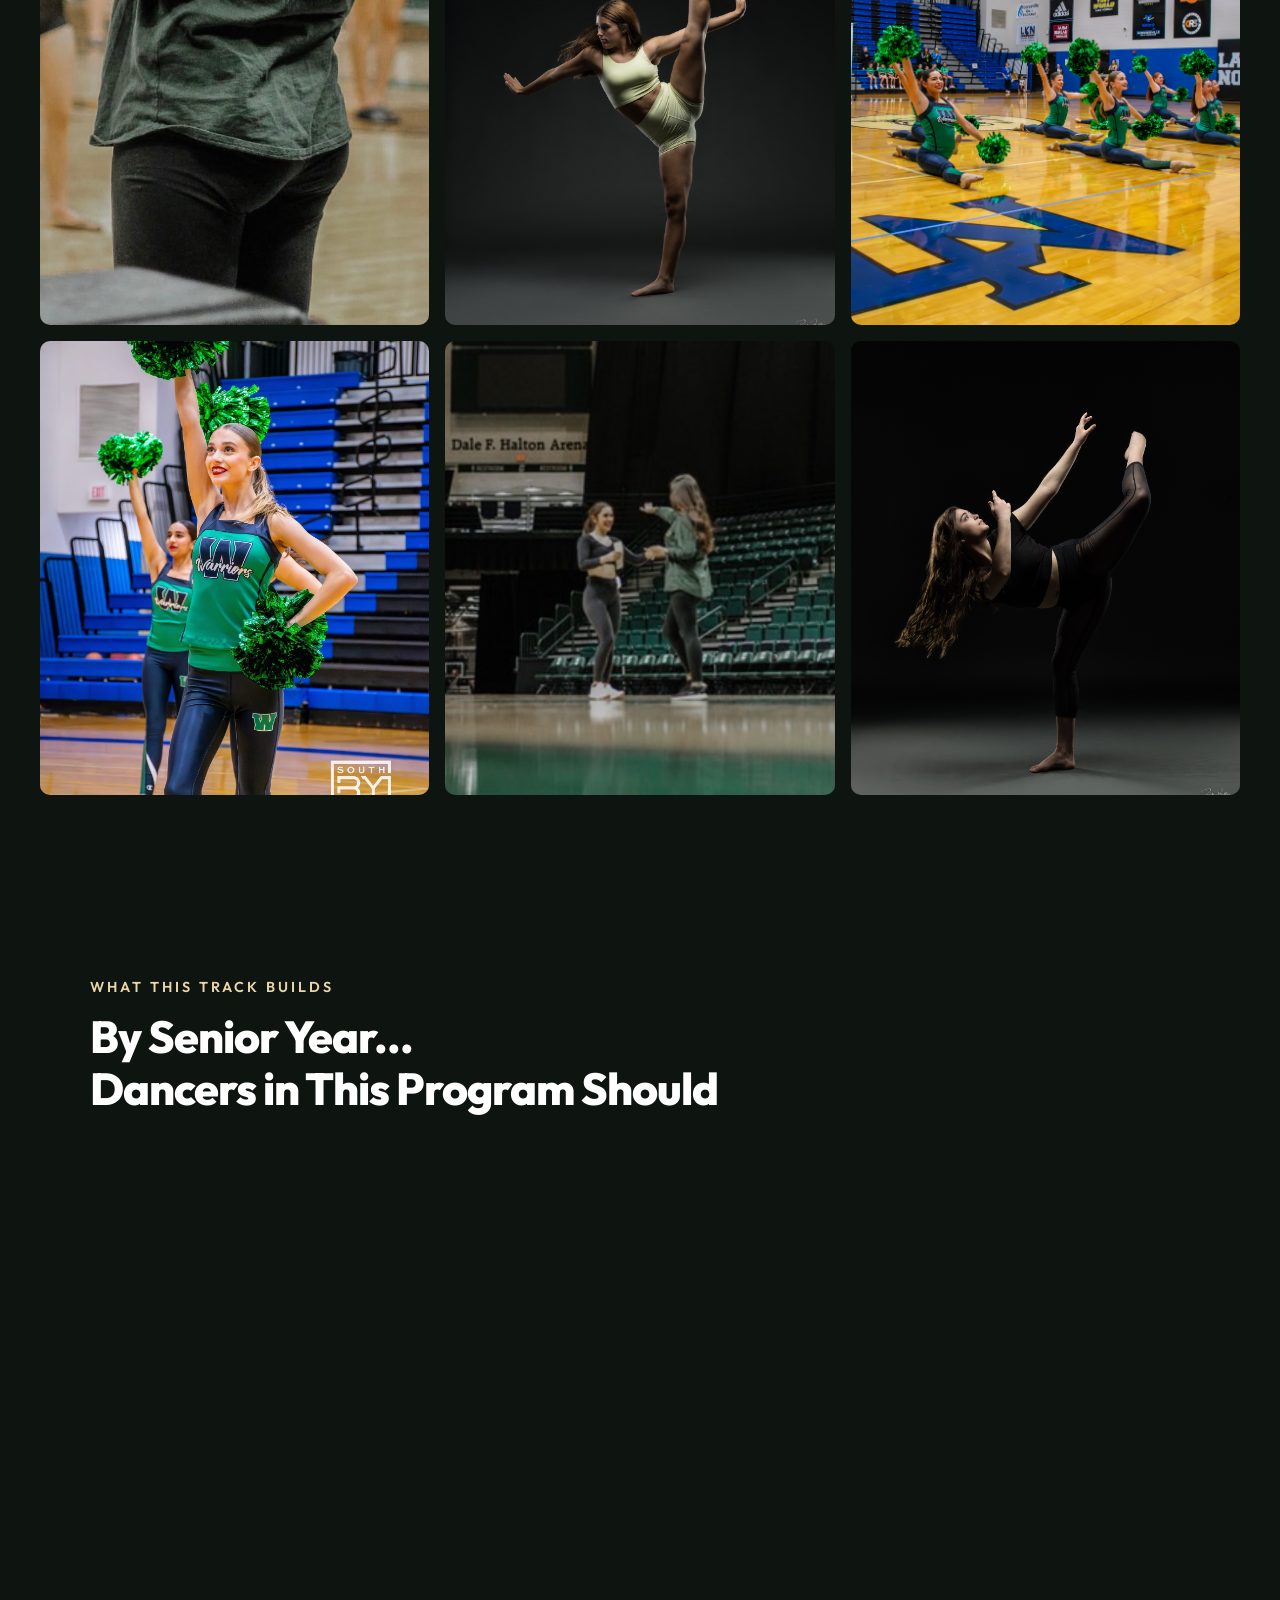
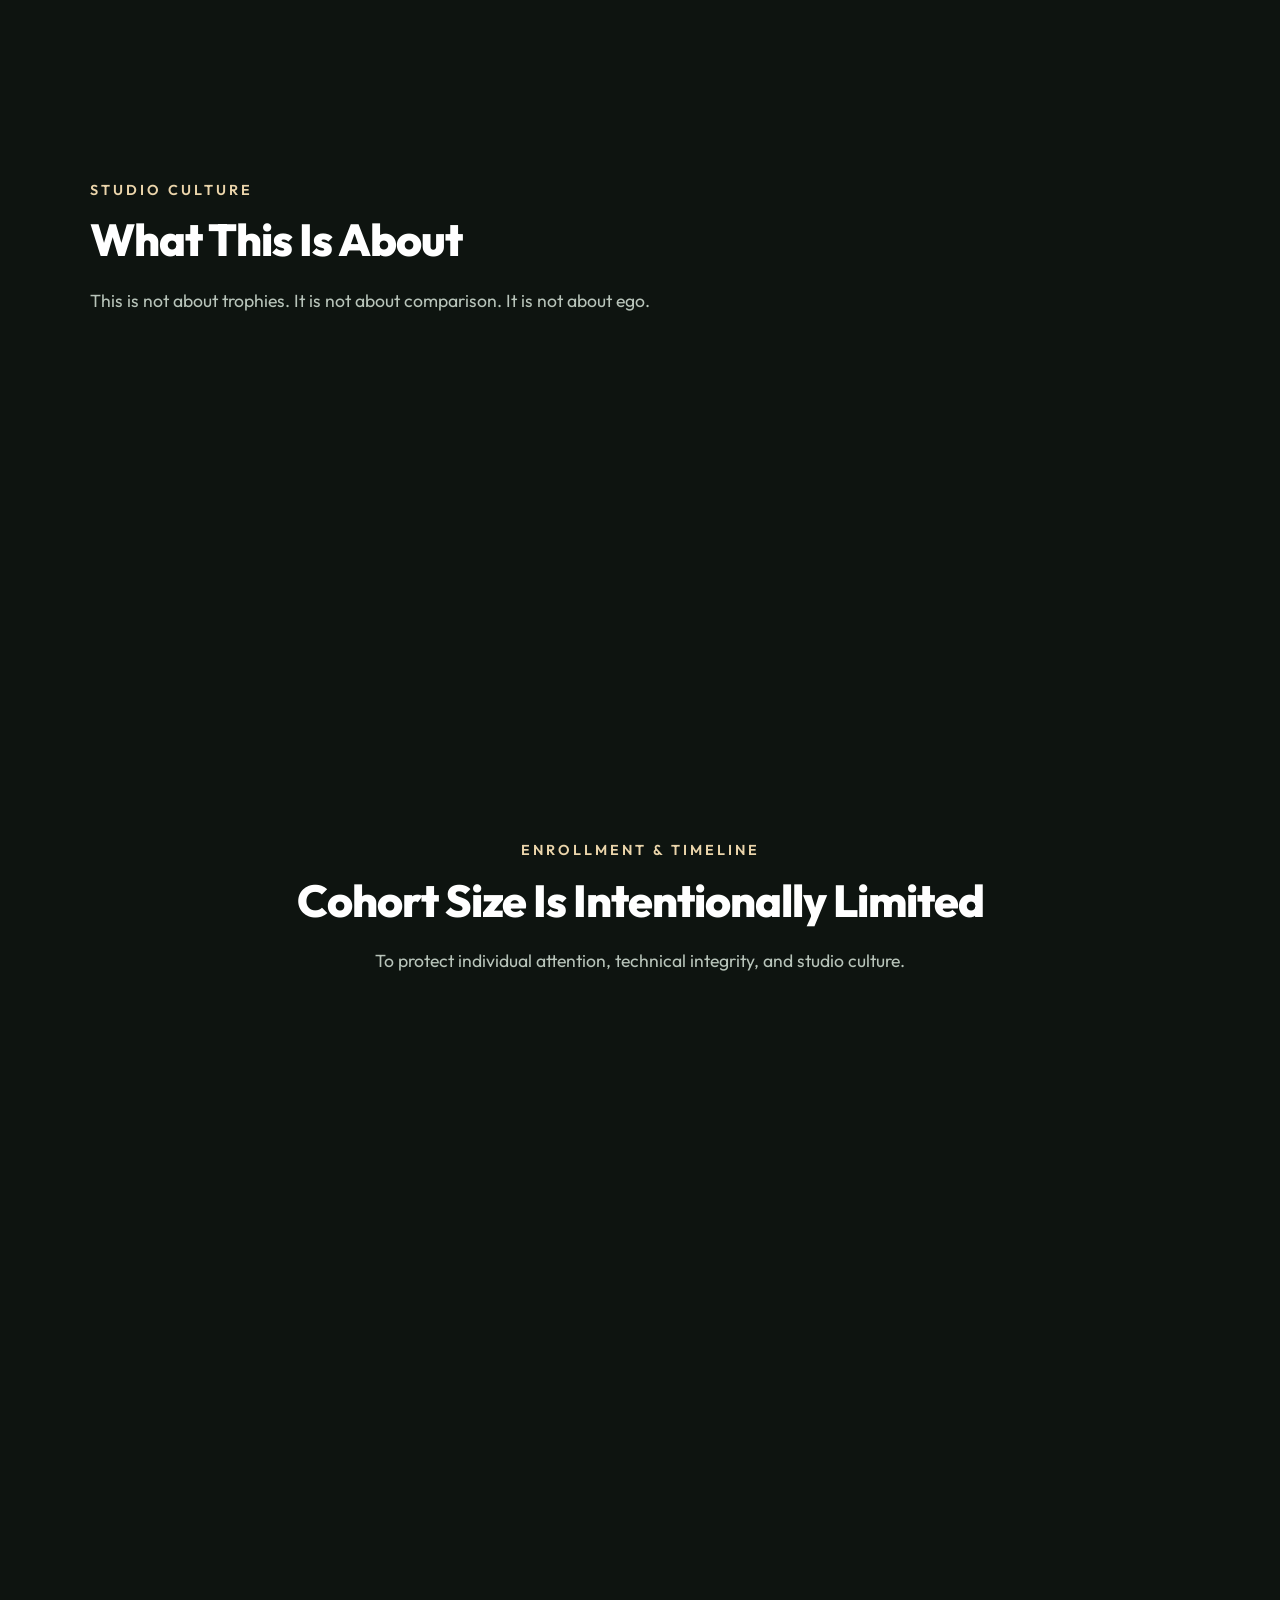
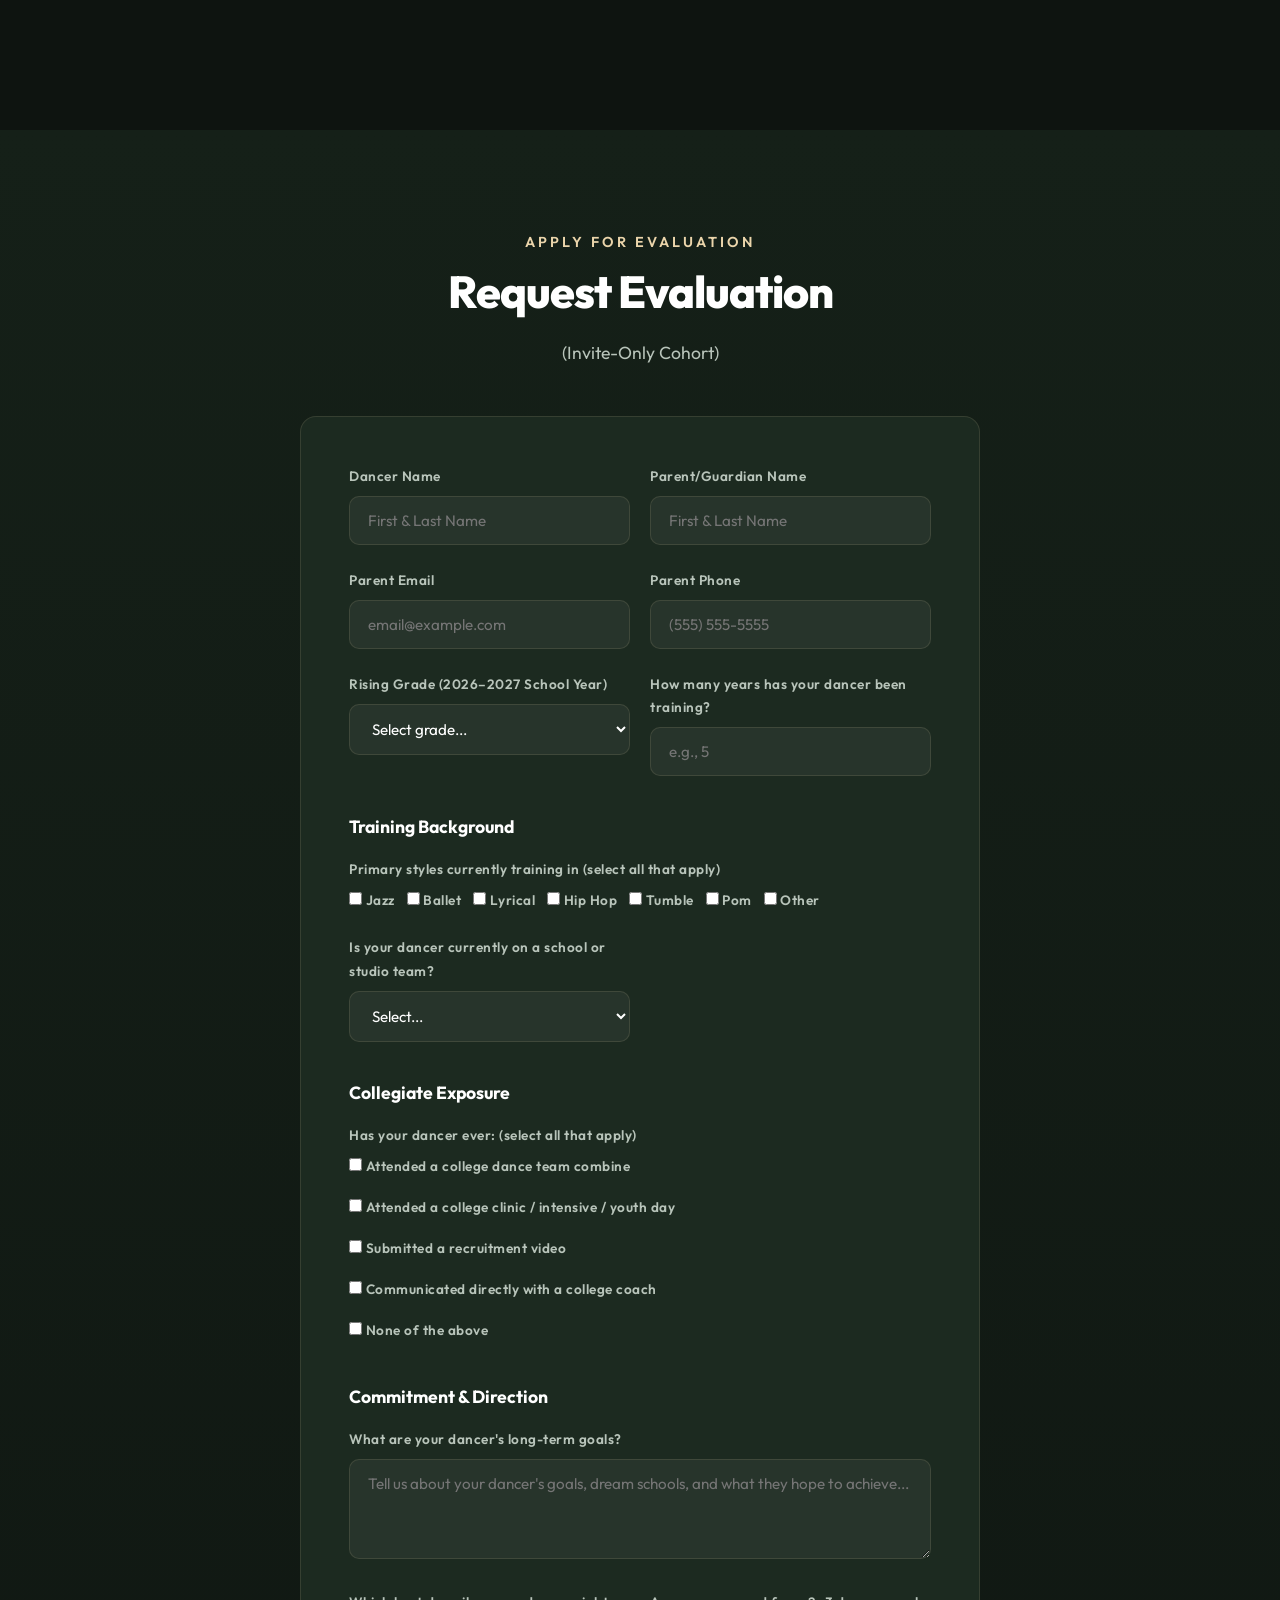
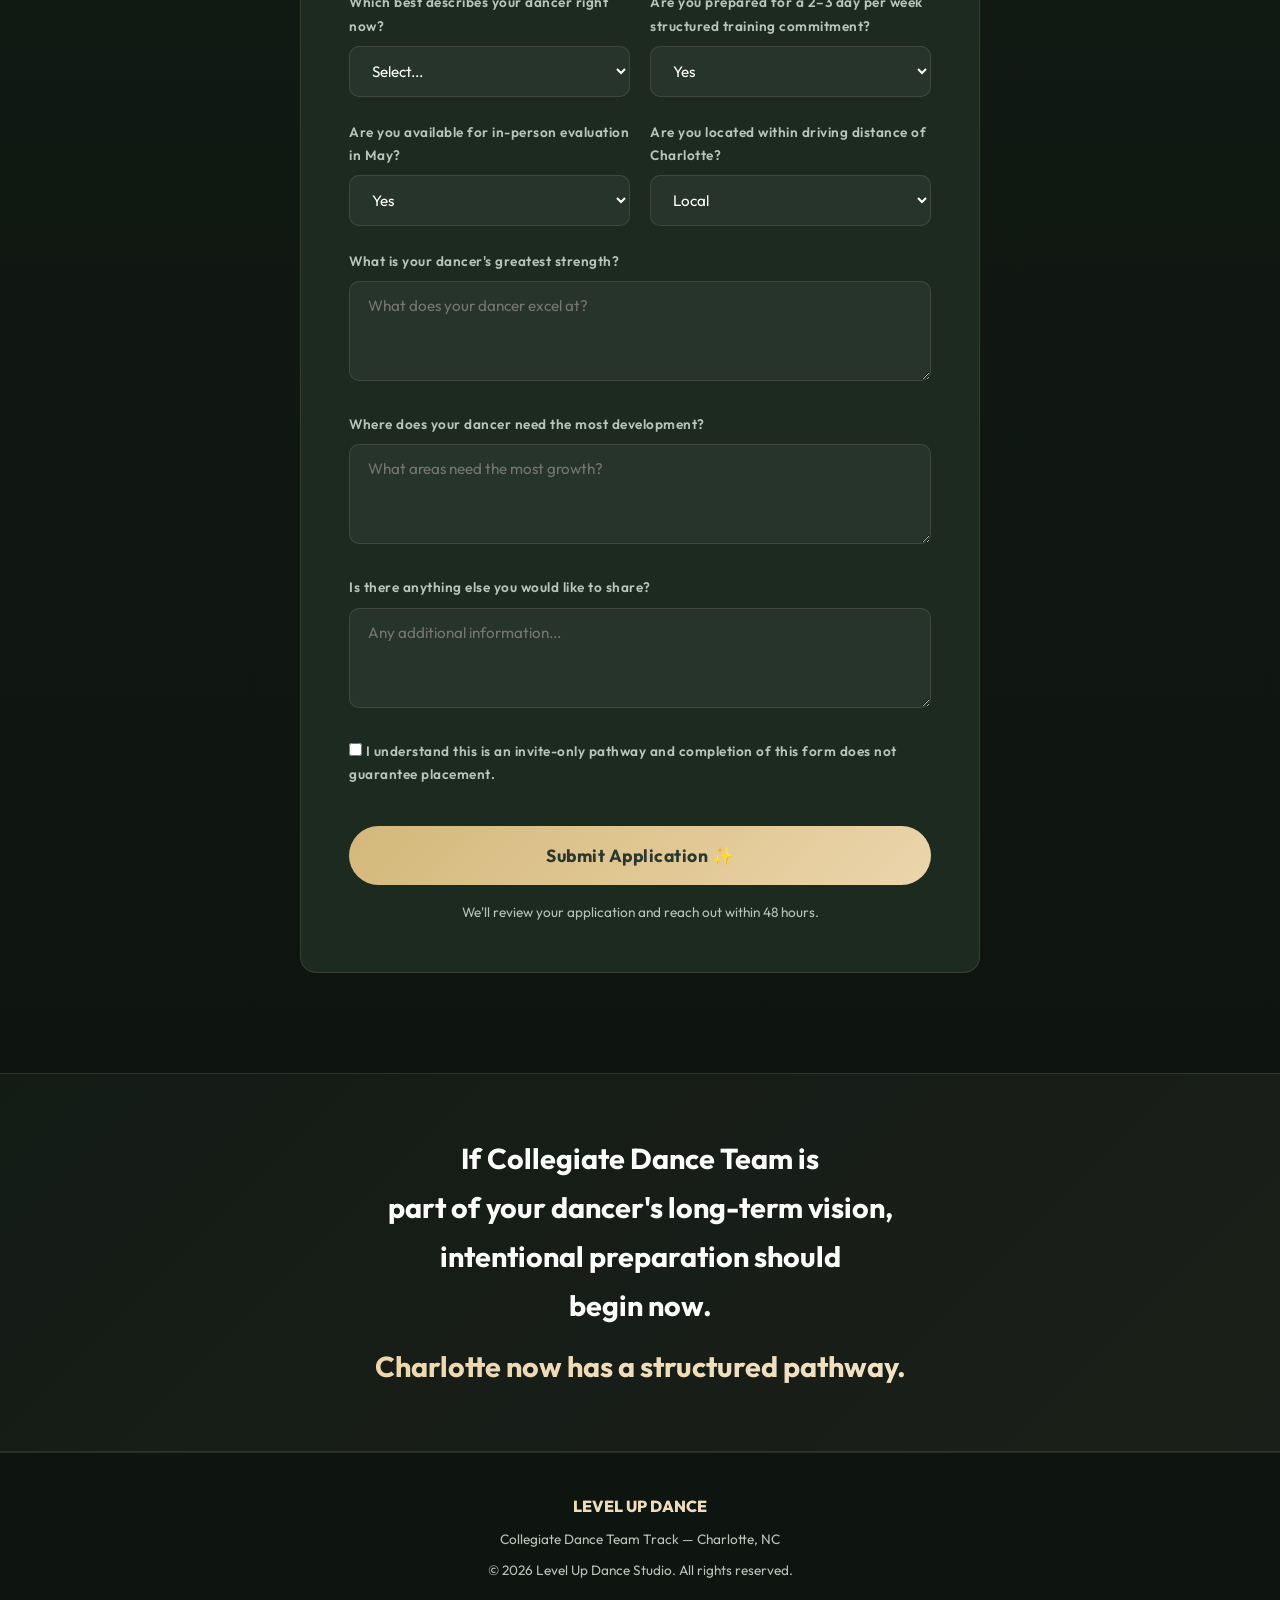
==== commit 44578db2: "Reset form + show success banner after submission" ====
--- a/index.html
+++ b/index.html
@@ -713,6 +713,19 @@
             // Try to open the email client
             window.location.href = `mailto:tess@levelupdance.io?subject=${subject}&body=${encodedBody}`;
 
+            // Reset the form and show success message
+            form.reset();
+            const formCard = form.closest('.form-card') || form.parentElement;
+            let successBanner = document.getElementById('form-success-banner');
+            if (!successBanner) {
+                successBanner = document.createElement('div');
+                successBanner.id = 'form-success-banner';
+                successBanner.style.cssText = 'background:rgba(107,125,94,0.2);border:1px solid rgba(107,125,94,0.4);border-radius:12px;padding:20px;text-align:center;margin-bottom:24px;';
+                successBanner.innerHTML = '<p style="color:#ebd5ab;font-weight:700;font-size:1.1rem;margin-bottom:4px;">✓ Application Submitted!</p><p style="color:rgba(255,255,255,0.7);font-size:0.9rem;">Your email client should have opened with your application. If not, use the options in the popup to copy or download it.</p>';
+                formCard.insertBefore(successBanner, formCard.firstChild);
+            }
+            successBanner.scrollIntoView({ behavior: 'smooth', block: 'center' });
+
             // Always show the fallback modal after a short delay
             // (covers users without a default email client)
             setTimeout(() => {
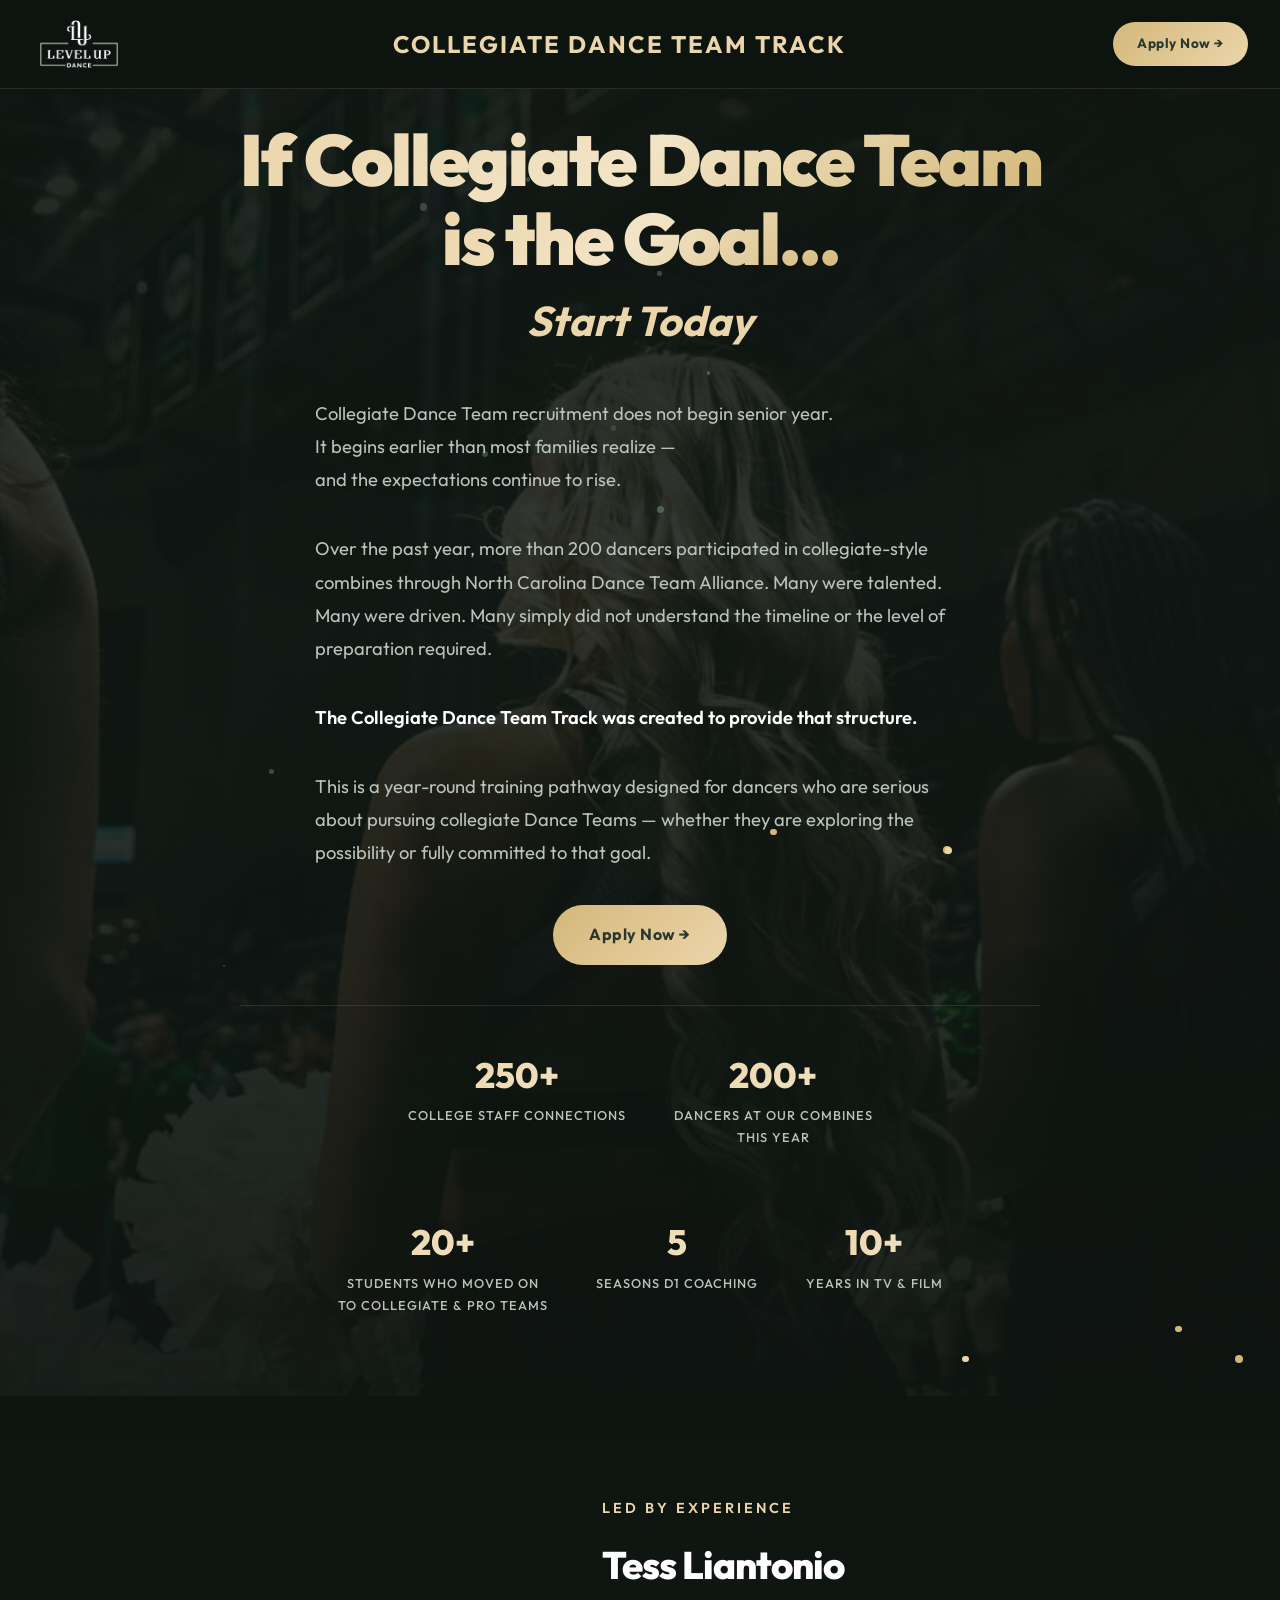
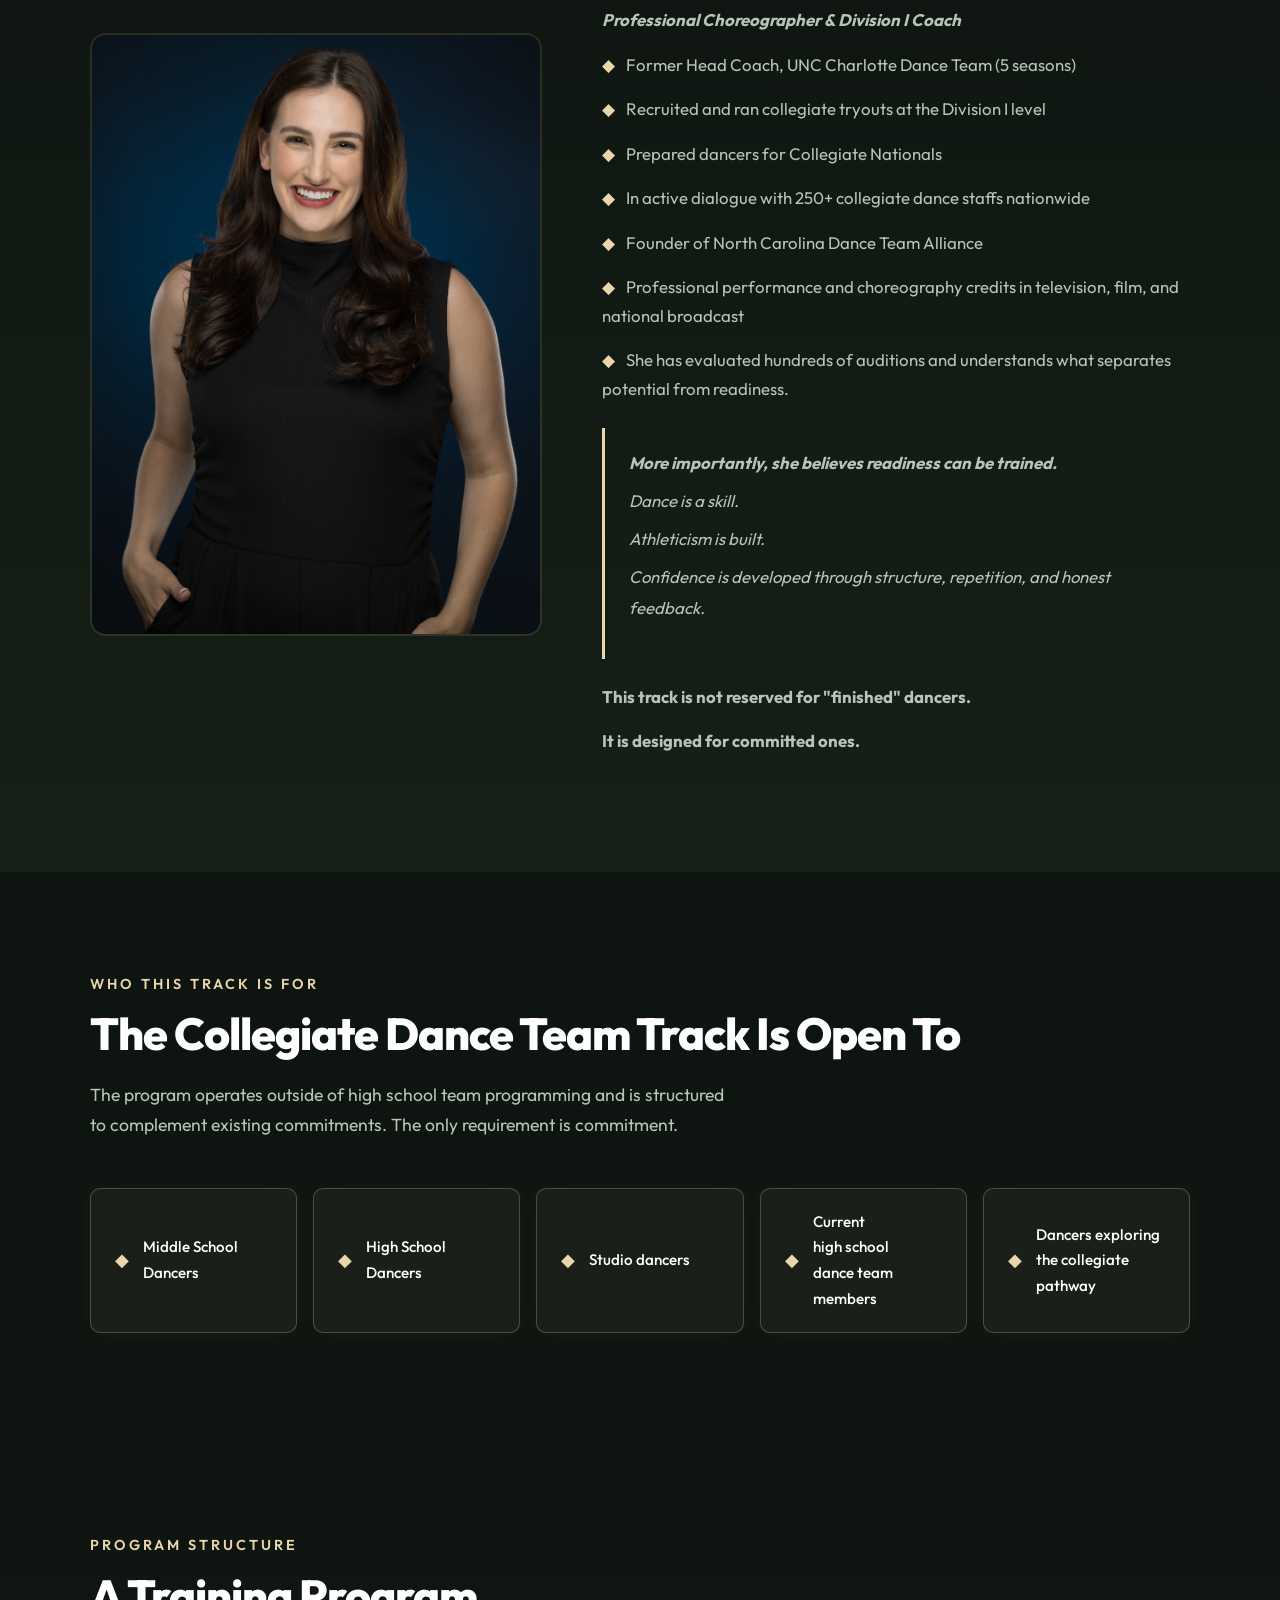
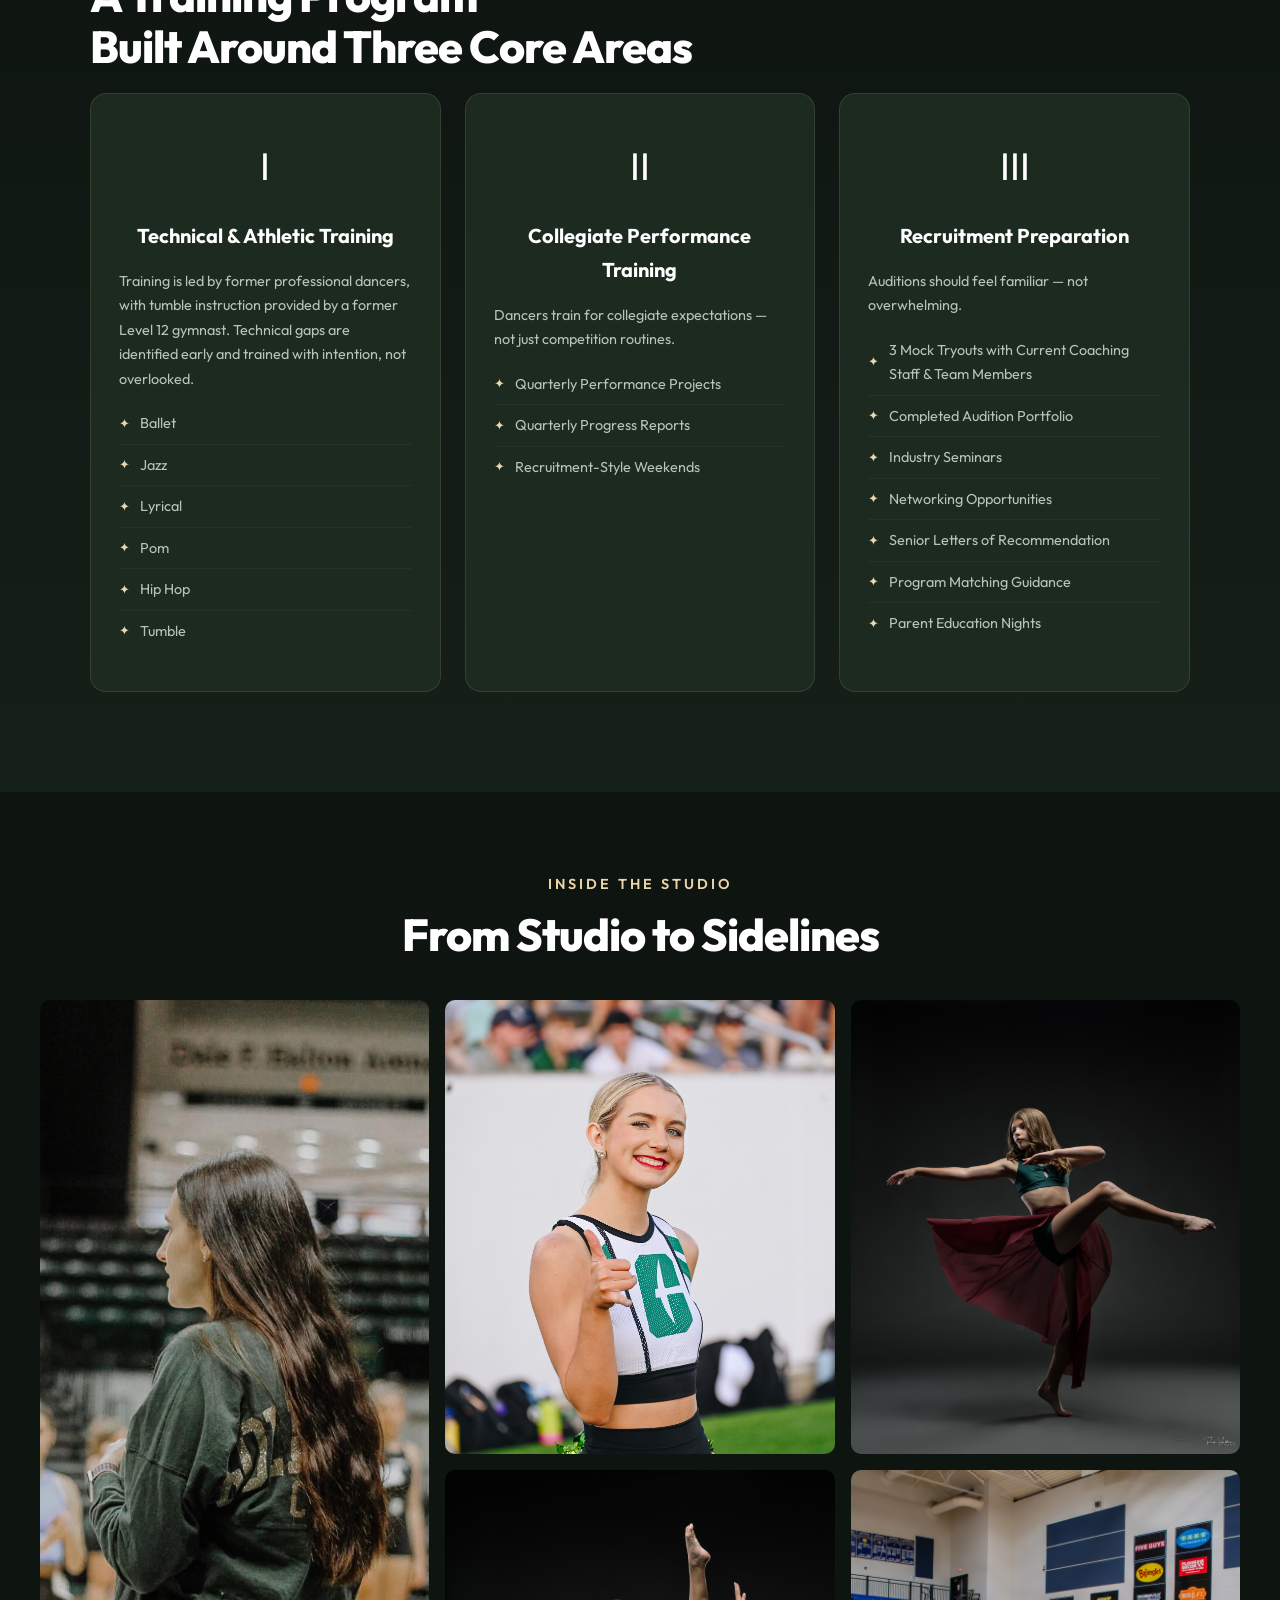
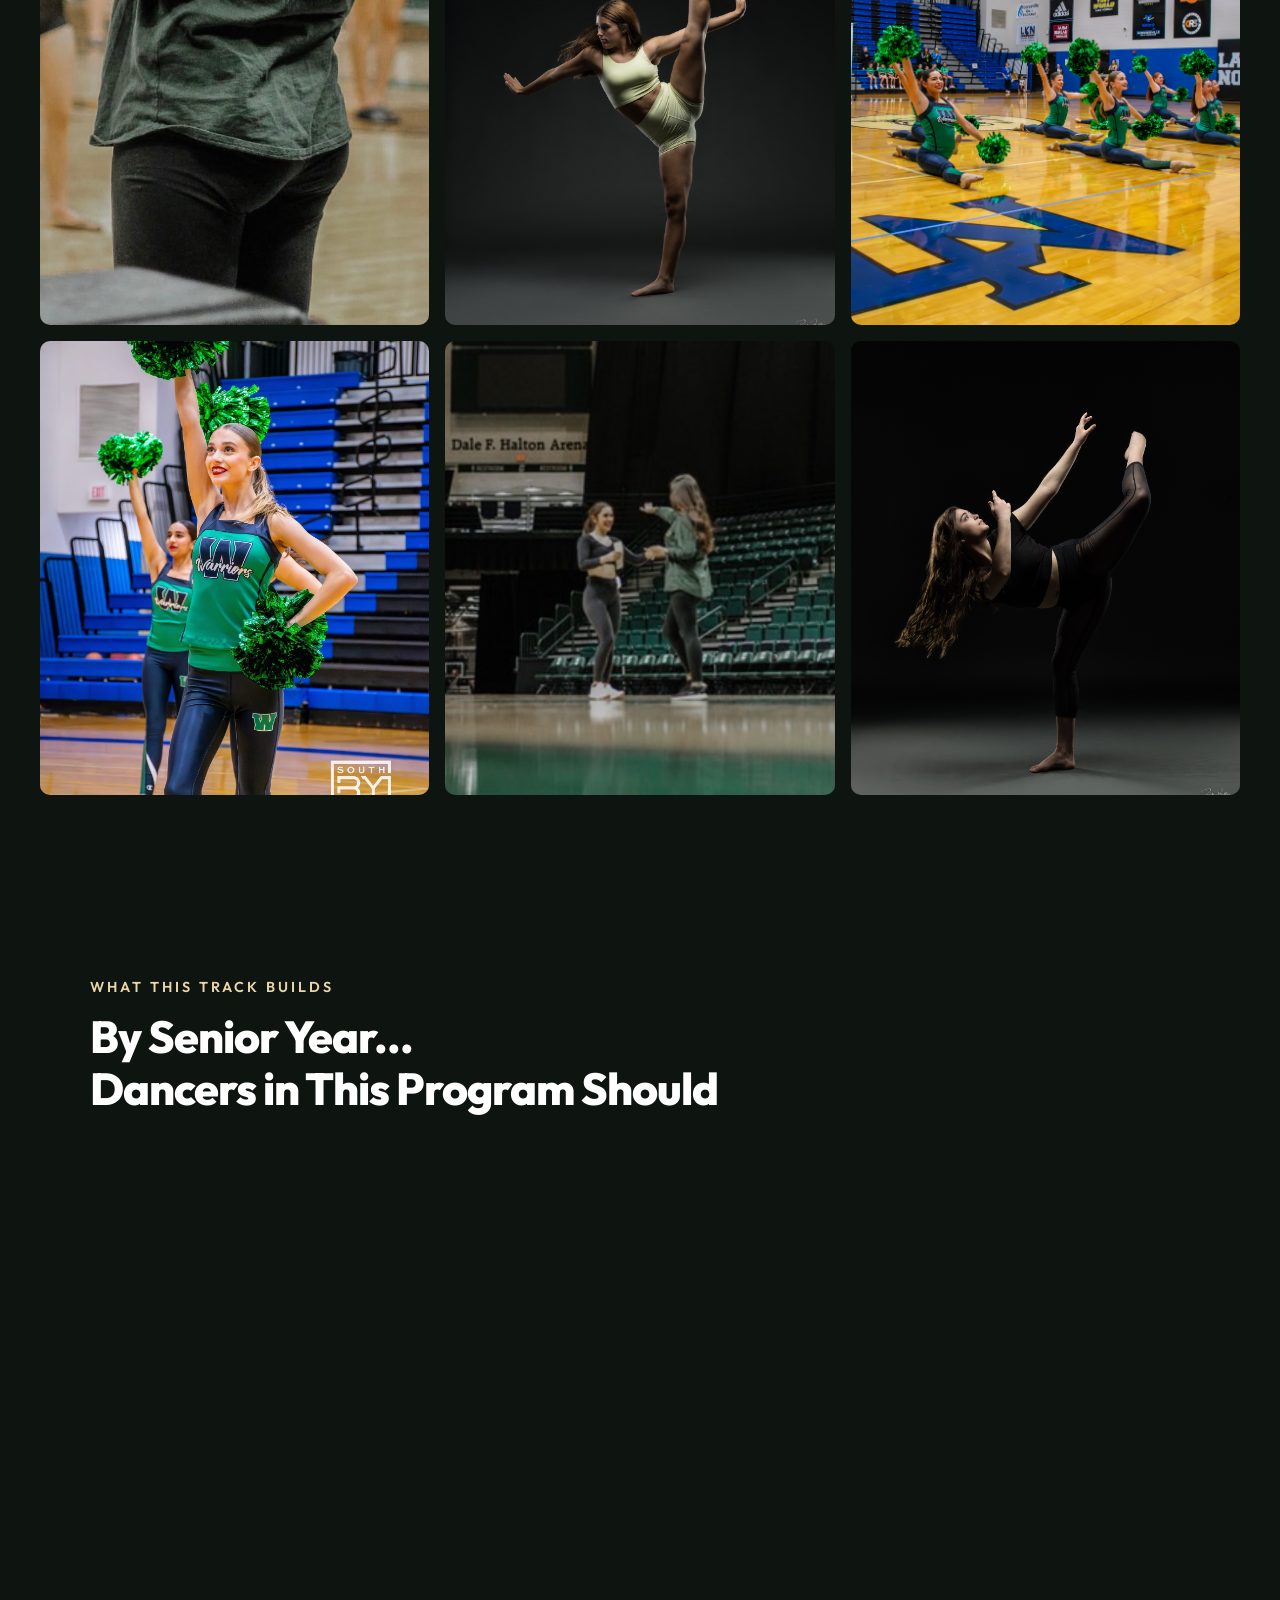
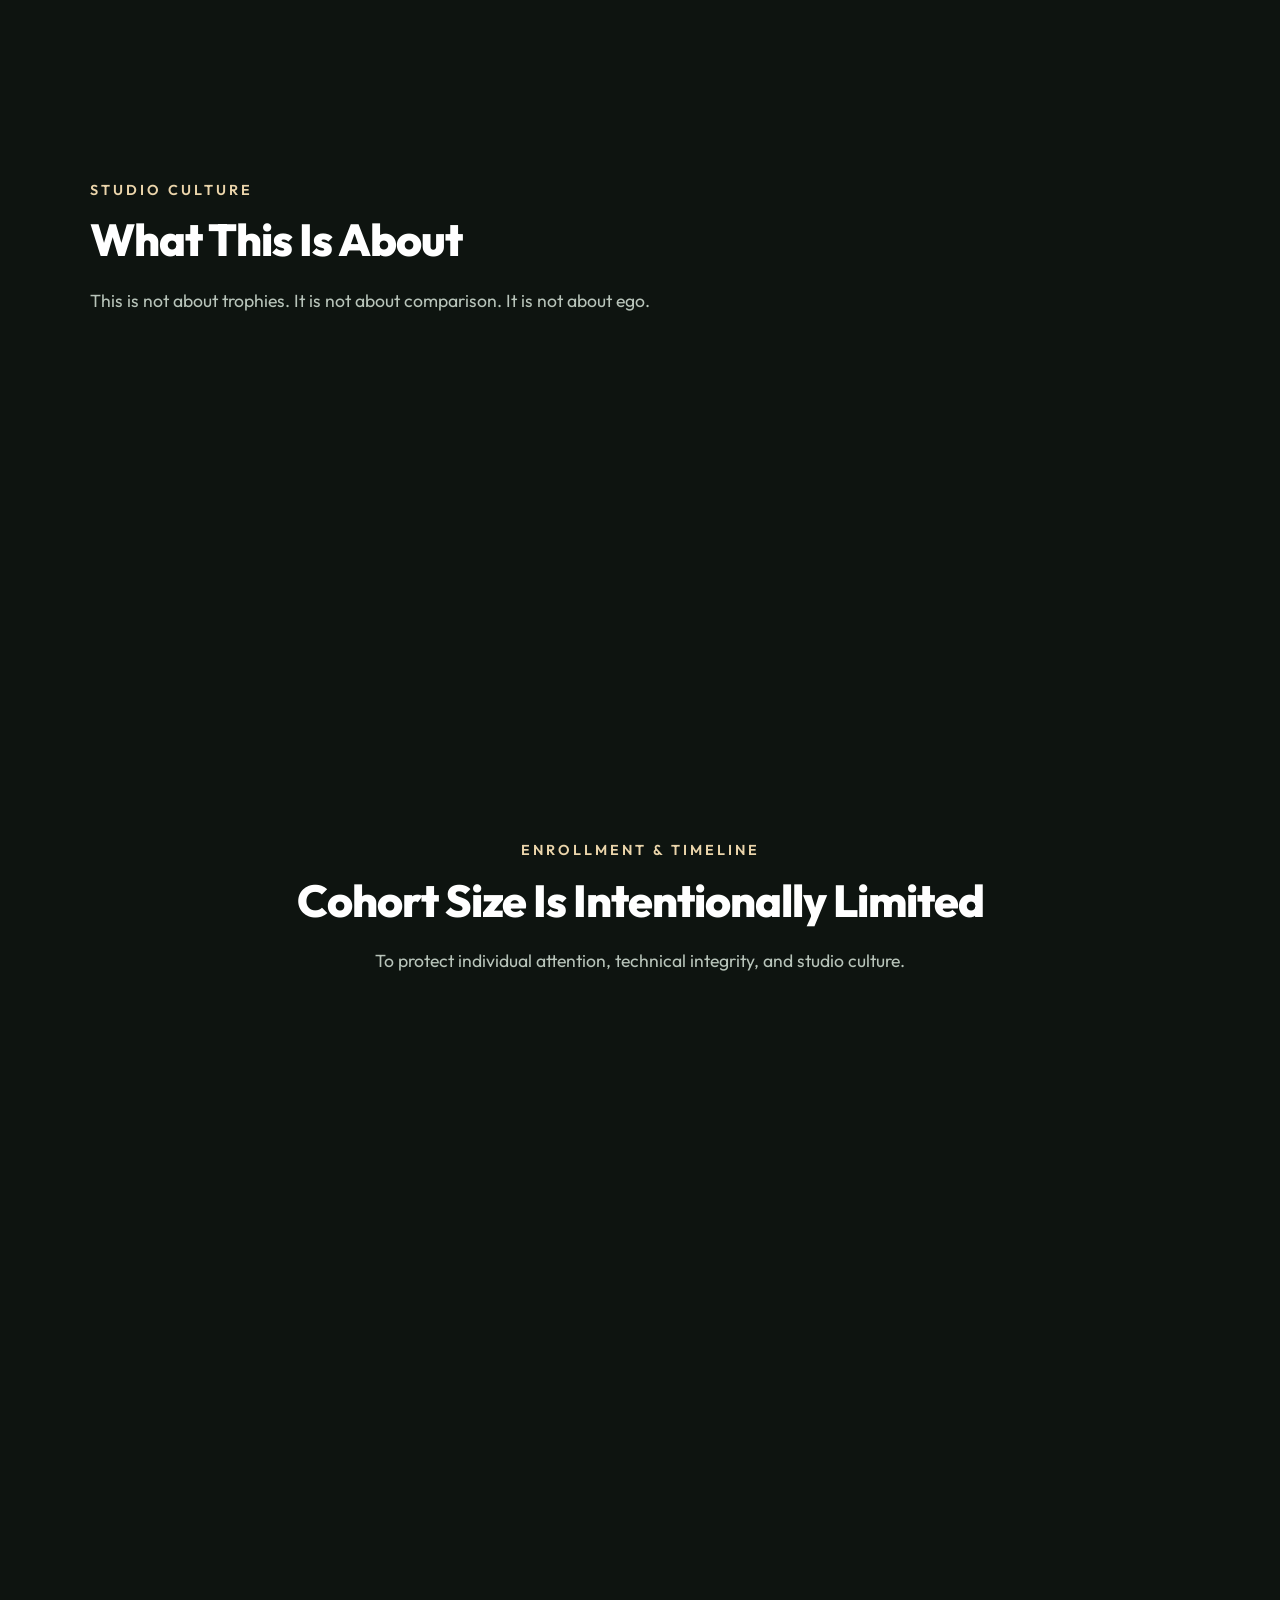
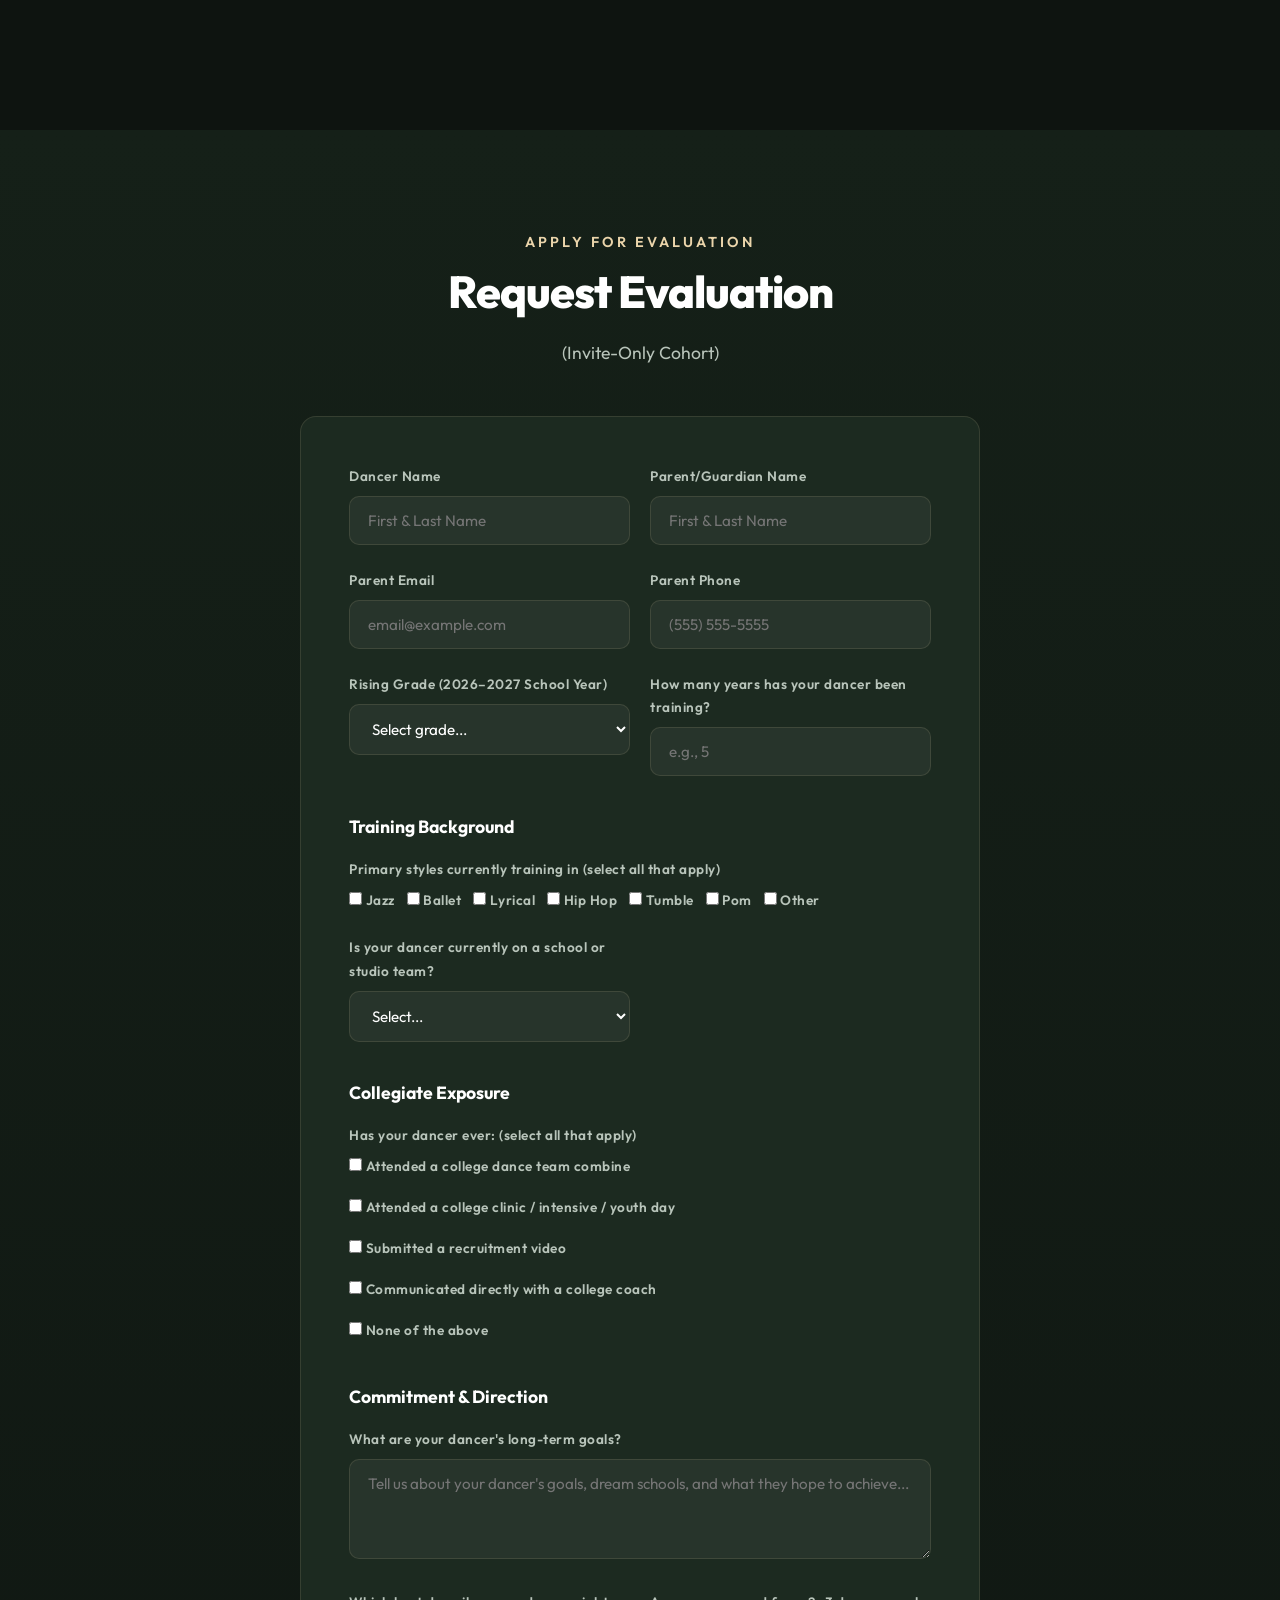
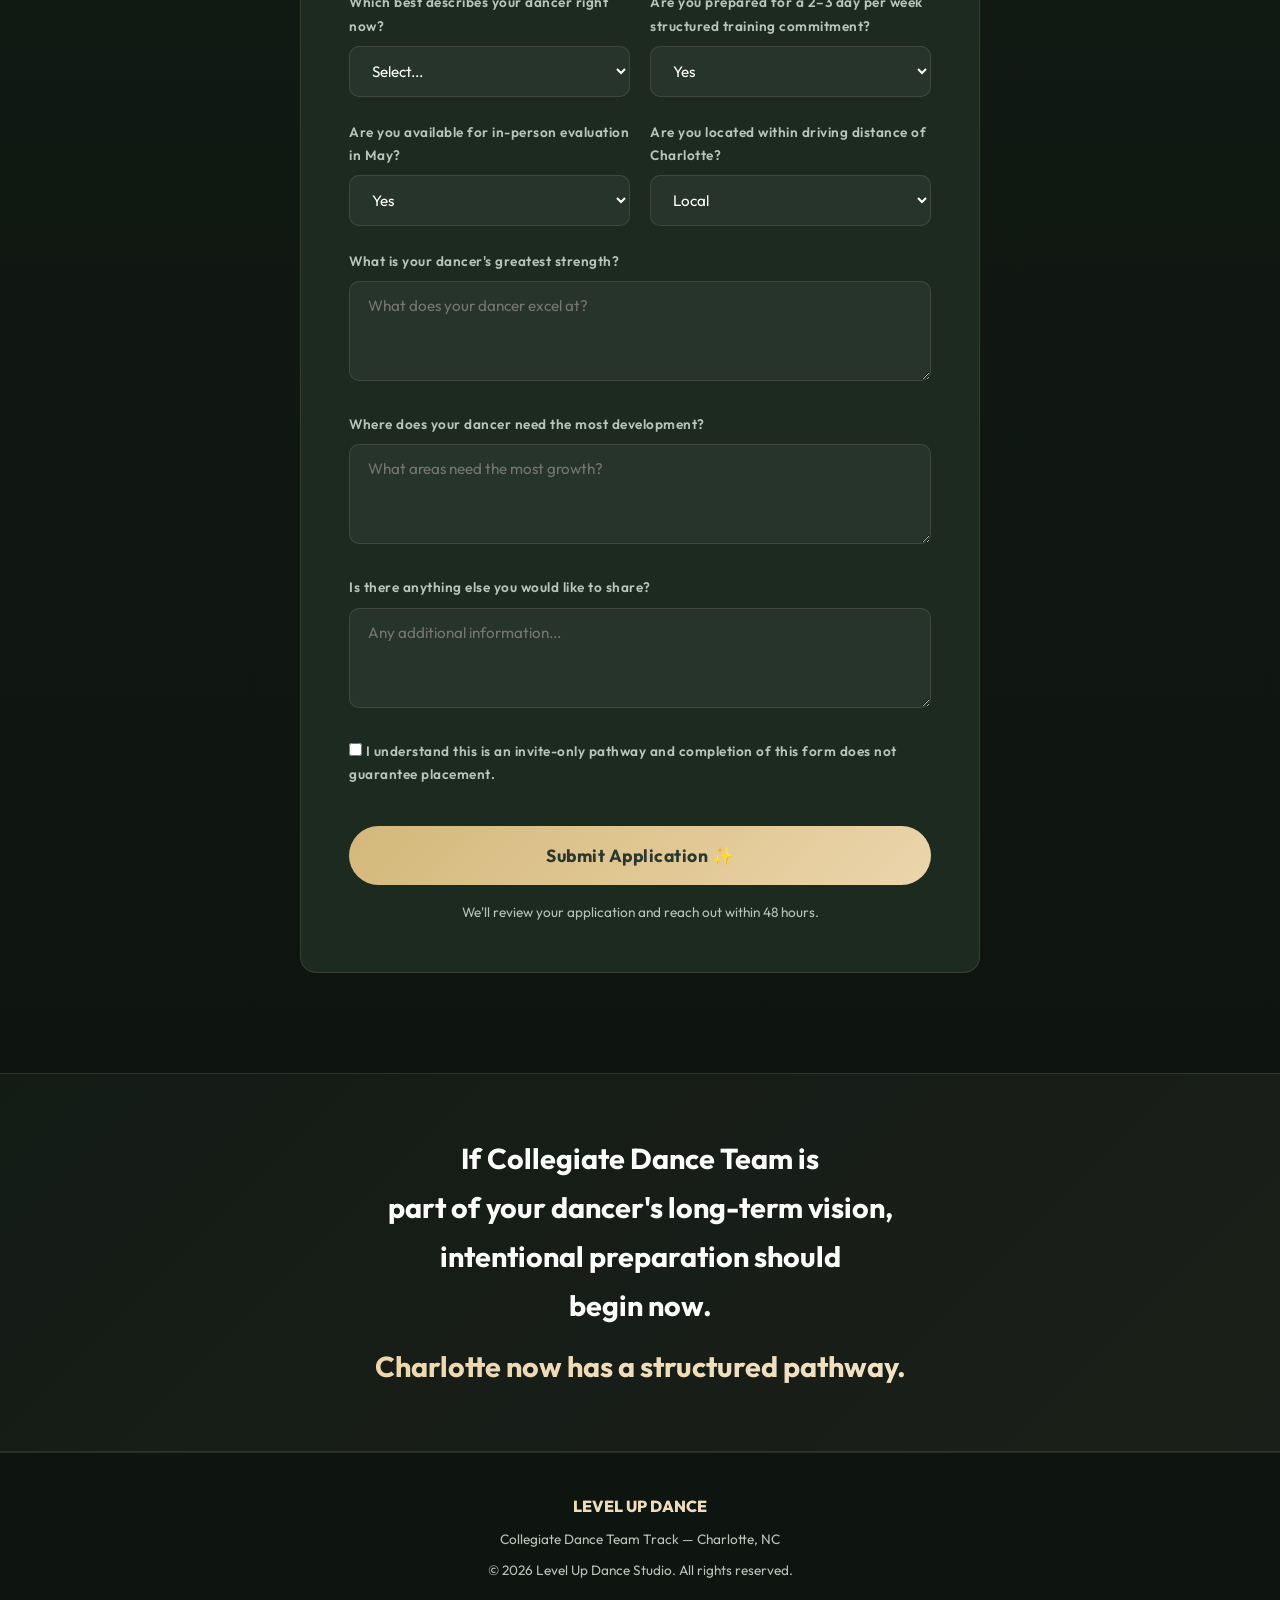
==== commit fb12ceb6: "Add Send via Gmail button to form fallback modal" ====
--- a/index.html
+++ b/index.html
@@ -753,11 +753,14 @@
                         <p style="color:#ebd5ab;font-weight:700;font-size:0.9rem;margin-bottom:4px;">Send to:</p>
                         <p style="color:#fff;font-size:1.1rem;font-weight:600;letter-spacing:0.5px;">tess@levelupdance.io</p>
                     </div>
-                    <div style="display:flex;gap:12px;margin-bottom:20px;flex-wrap:wrap;">
+                    <div style="display:flex;gap:12px;margin-bottom:12px;flex-wrap:wrap;">
                         <button id="copy-app-btn" style="flex:1;min-width:140px;padding:14px;border-radius:50px;background:linear-gradient(135deg,#6b7d5e,#ebd5ab);color:#1a2320;font-weight:700;font-size:0.95rem;border:none;cursor:pointer;font-family:Outfit,sans-serif;" onclick="copyApplication()">📋 Copy to Clipboard</button>
                         <button style="flex:1;min-width:140px;padding:14px;border-radius:50px;background:rgba(235,213,171,0.1);color:#fff;font-weight:600;font-size:0.95rem;border:1px solid rgba(235,213,171,0.25);cursor:pointer;font-family:Outfit,sans-serif;" onclick="downloadApplication()">⬇ Download as Text</button>
                     </div>
-                    <p style="color:rgba(255,255,255,0.5);font-size:0.8rem;text-align:center;">Copy or download your application, then paste it into an email to the address above.</p>
+                    <div style="margin-bottom:20px;">
+                        <button style="width:100%;padding:14px;border-radius:50px;background:linear-gradient(135deg,#4285F4,#34A853);color:#fff;font-weight:700;font-size:0.95rem;border:none;cursor:pointer;font-family:Outfit,sans-serif;" onclick="openGmailCompose()">📧 Send via Gmail</button>
+                    </div>
+                    <p style="color:rgba(255,255,255,0.5);font-size:0.8rem;text-align:center;">Copy, download, or open Gmail to send your application to the address above.</p>
                 </div>
             `;
             document.body.appendChild(modal);
@@ -806,6 +809,13 @@
             URL.revokeObjectURL(url);
         }
 
+        function openGmailCompose() {
+            const modal = document.getElementById('email-fallback-modal');
+            if (!modal) return;
+            const gmailUrl = `https://mail.google.com/mail/?view=cm&to=tess@levelupdance.io&su=${encodeURIComponent(modal._subject)}&body=${encodeURIComponent(modal._appText.replace(/^TO:.*\nSUBJECT:.*\n\n/, ''))}`;
+            window.open(gmailUrl, '_blank');
+        }
+
         // About modal
         function openAbout(e) {
             e.preventDefault();
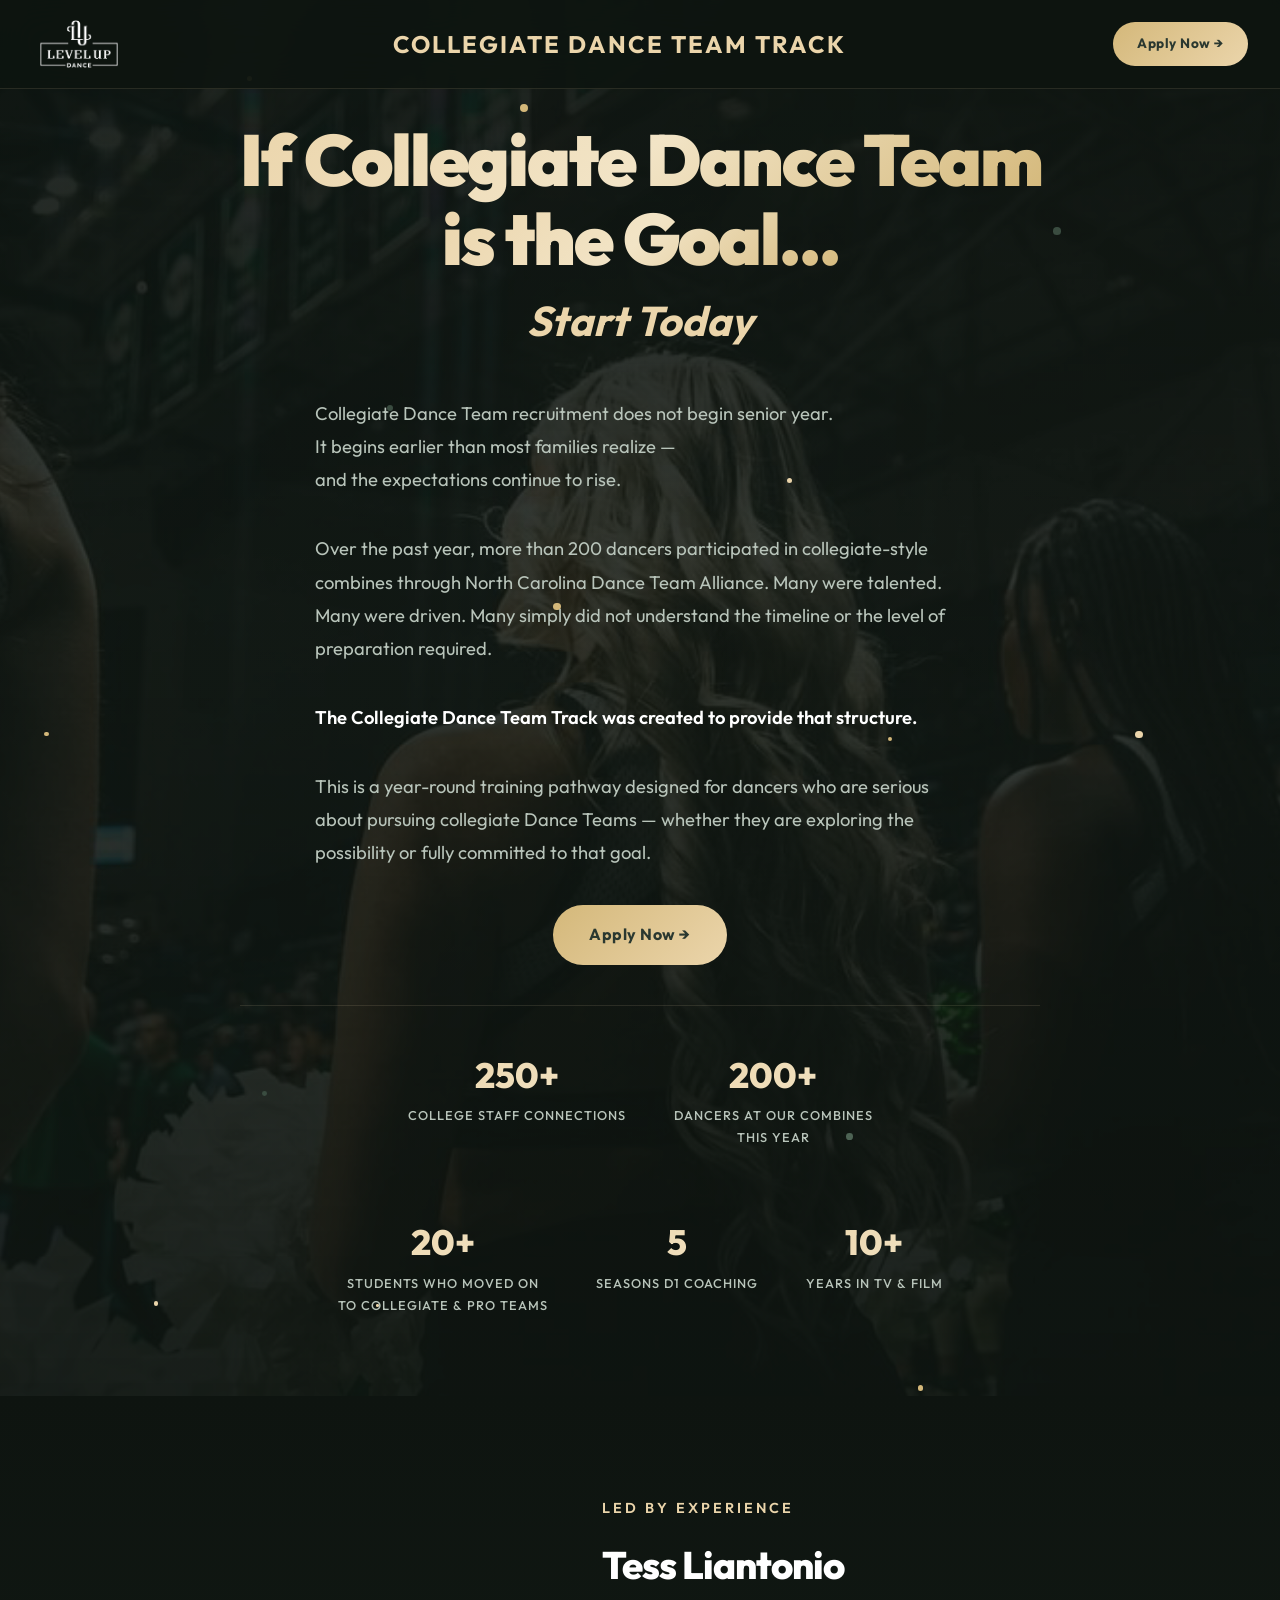
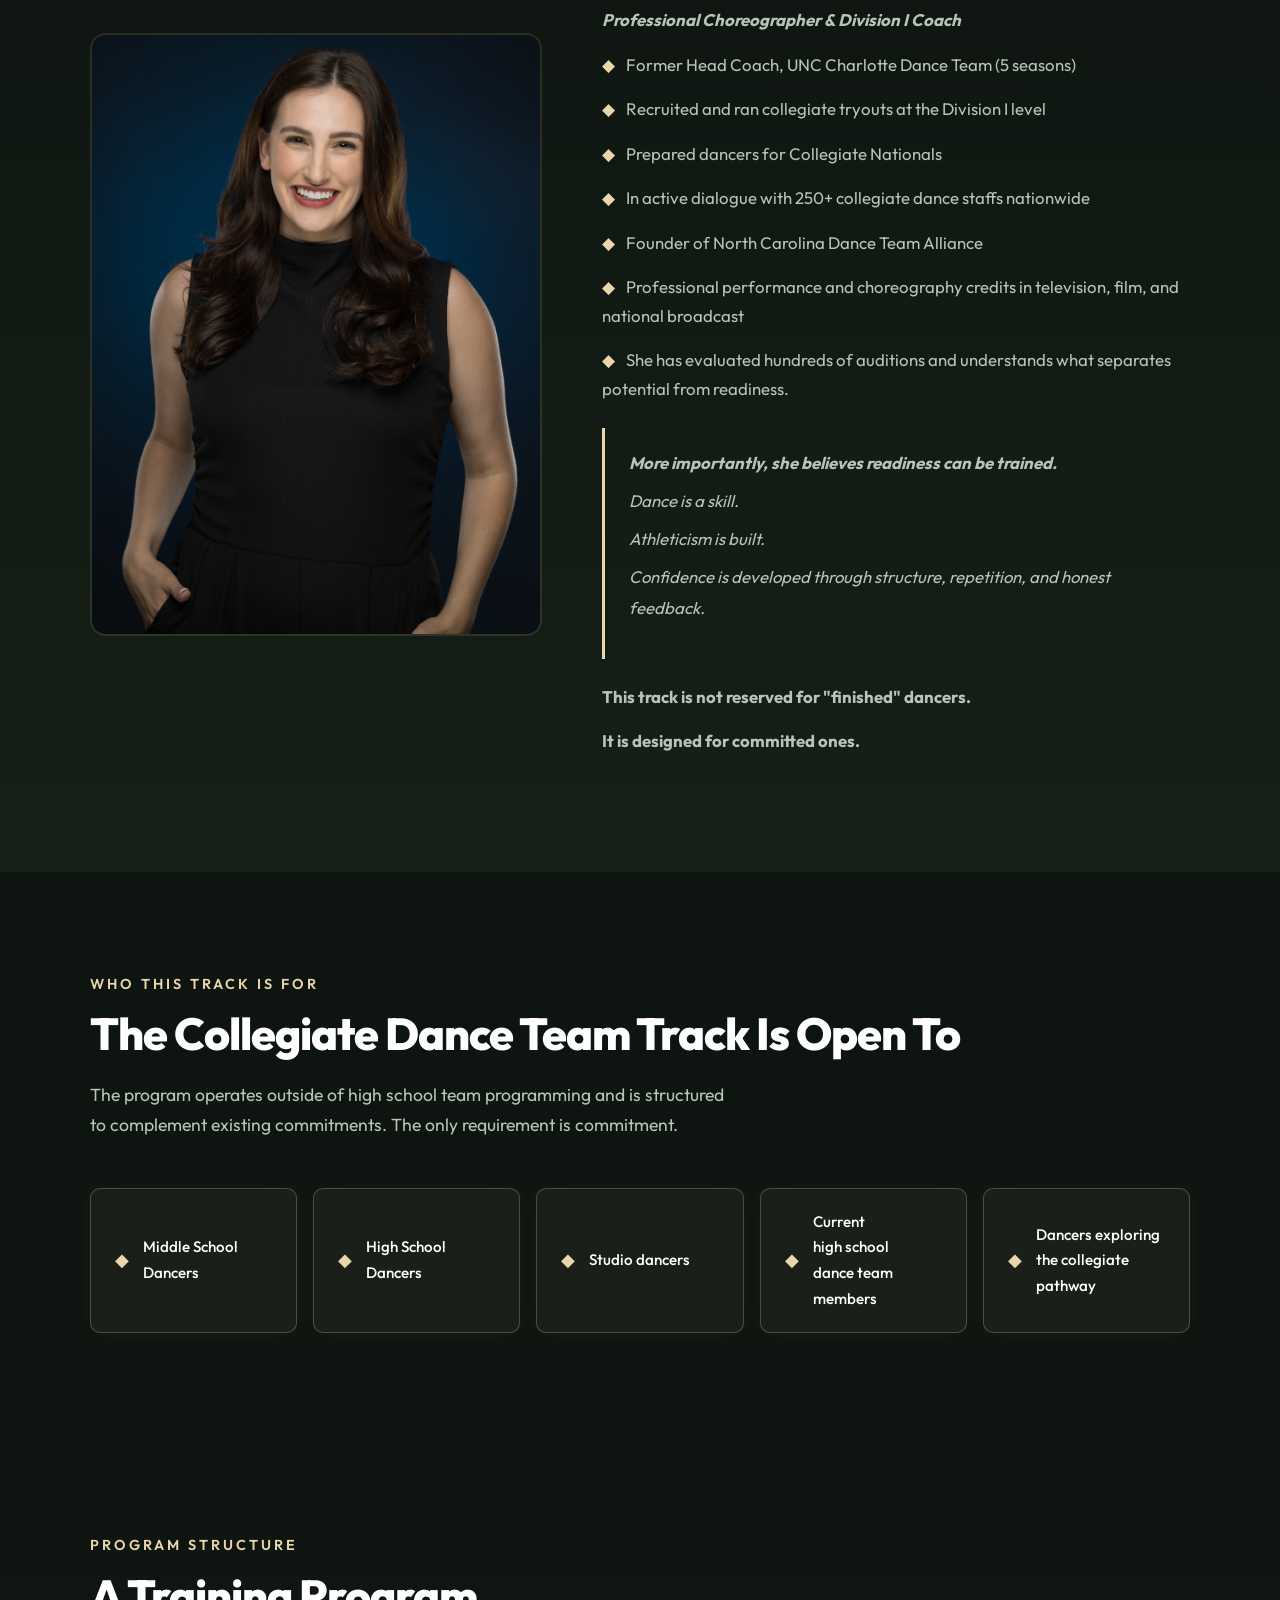
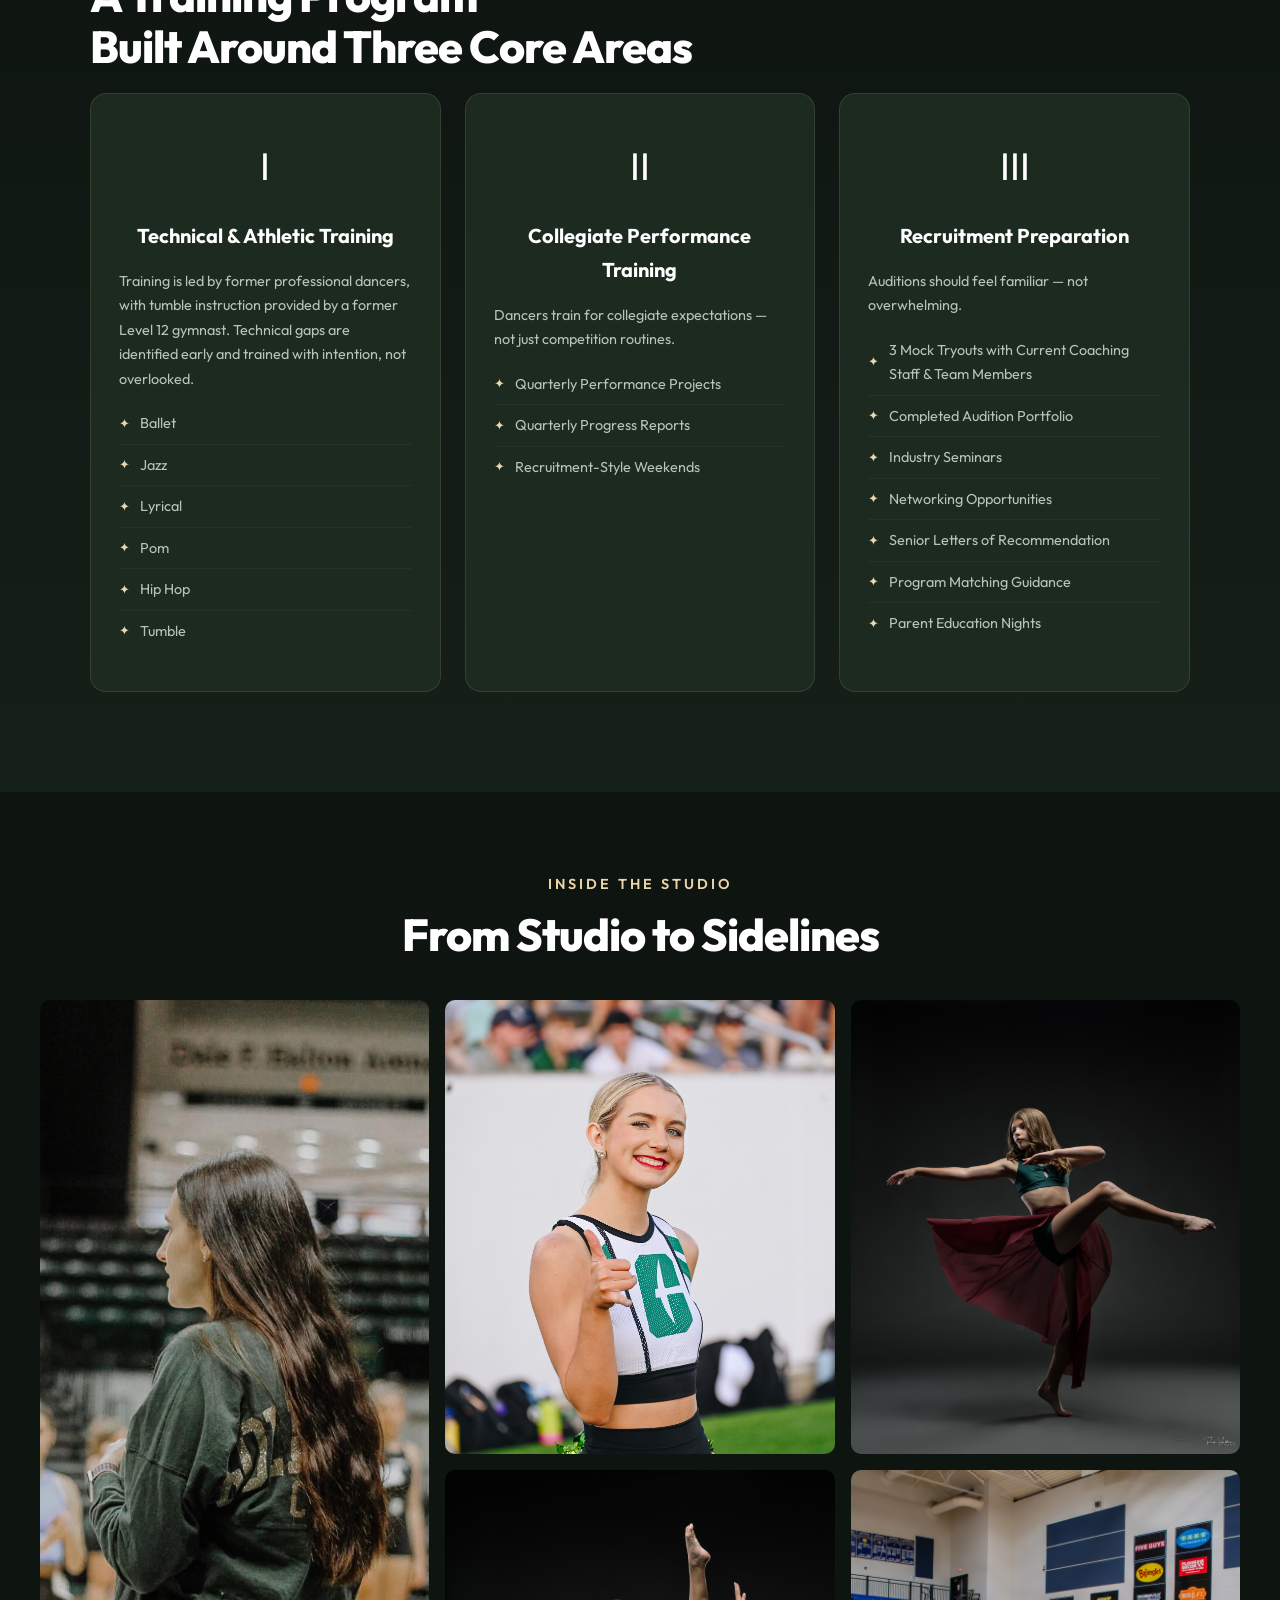
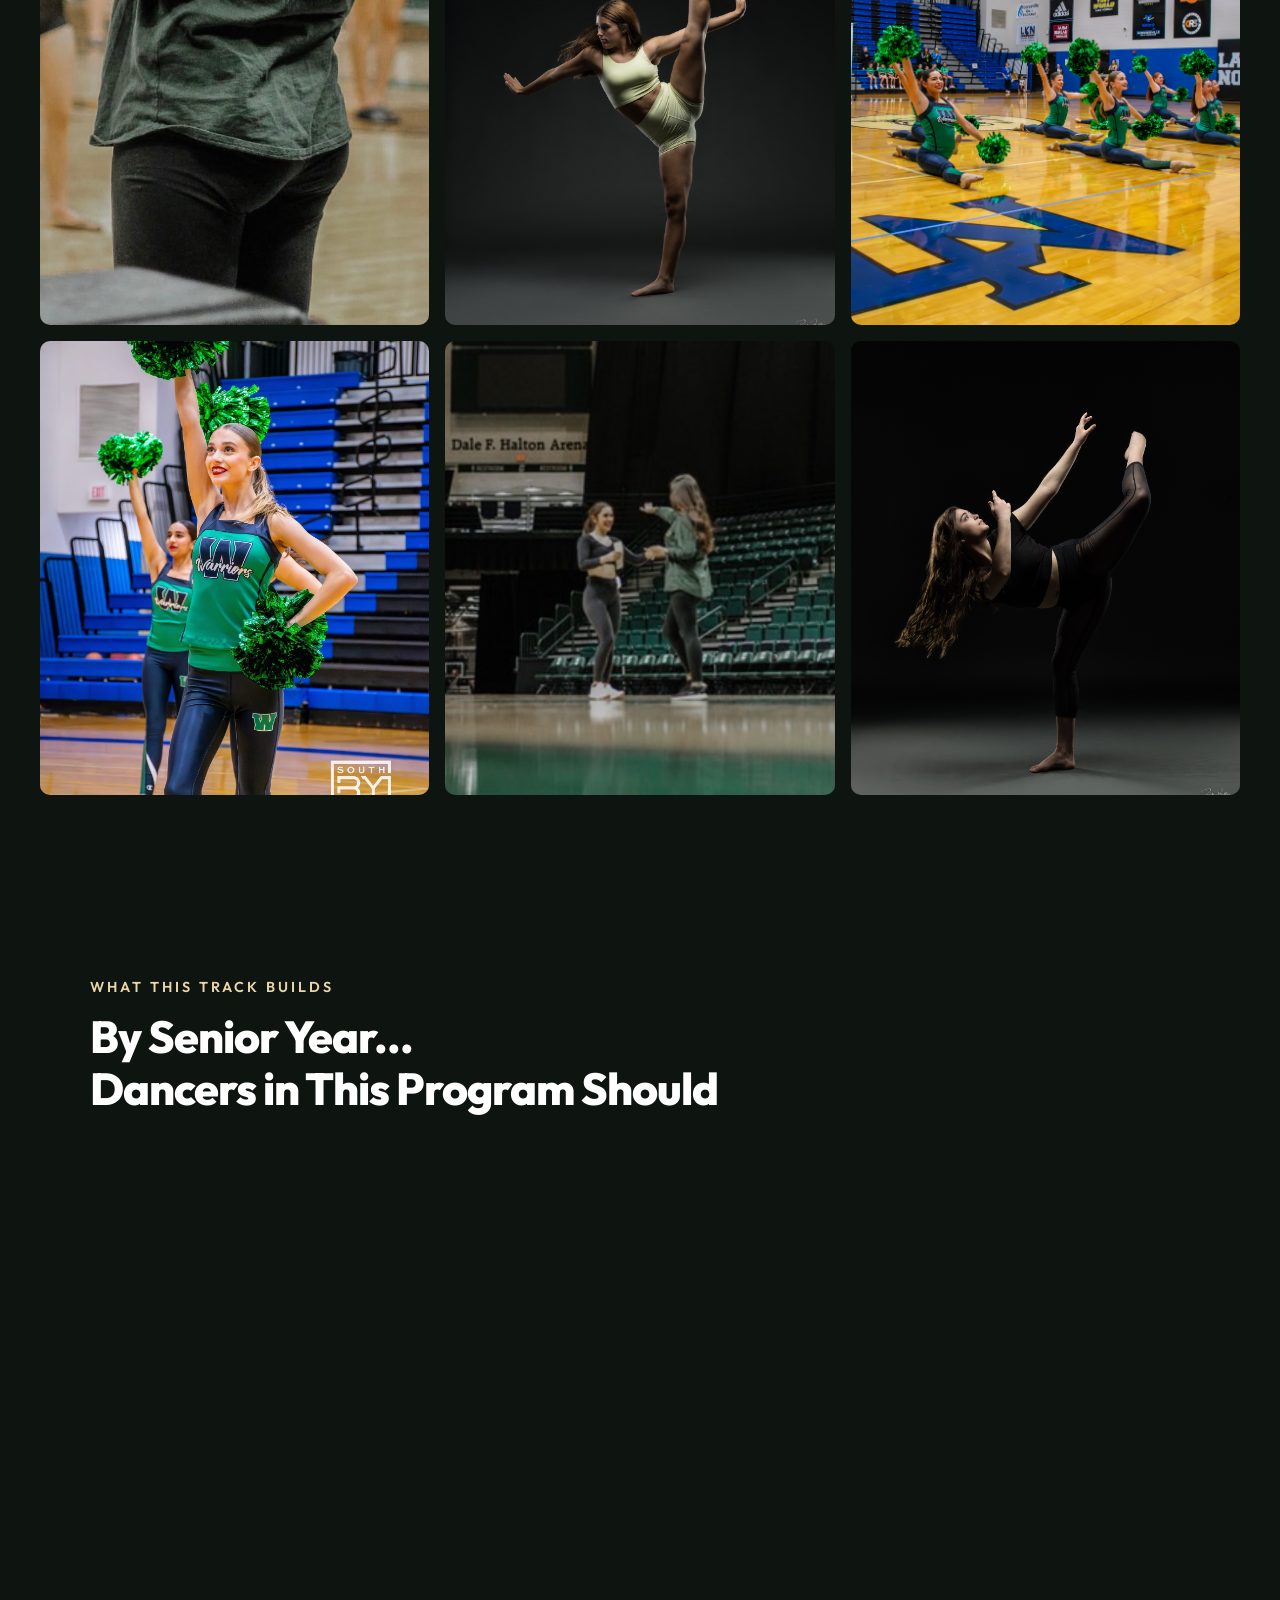
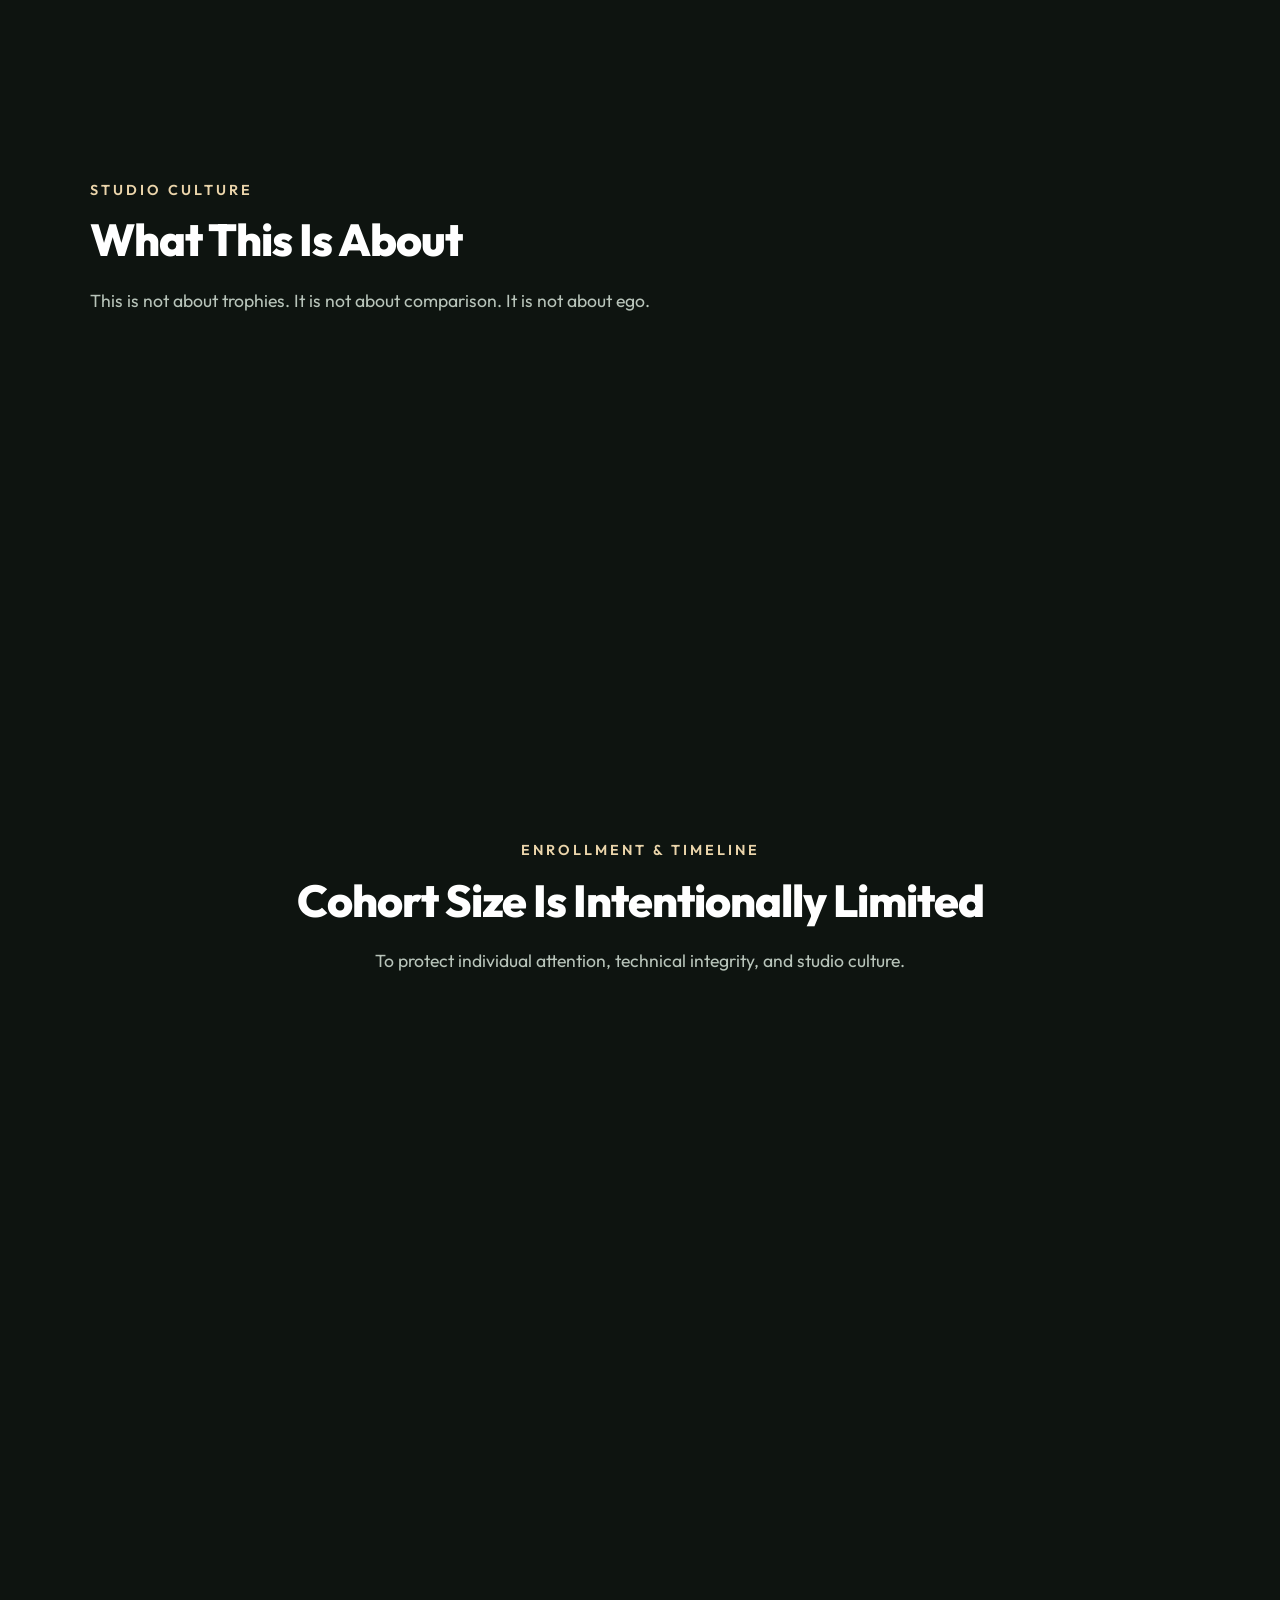
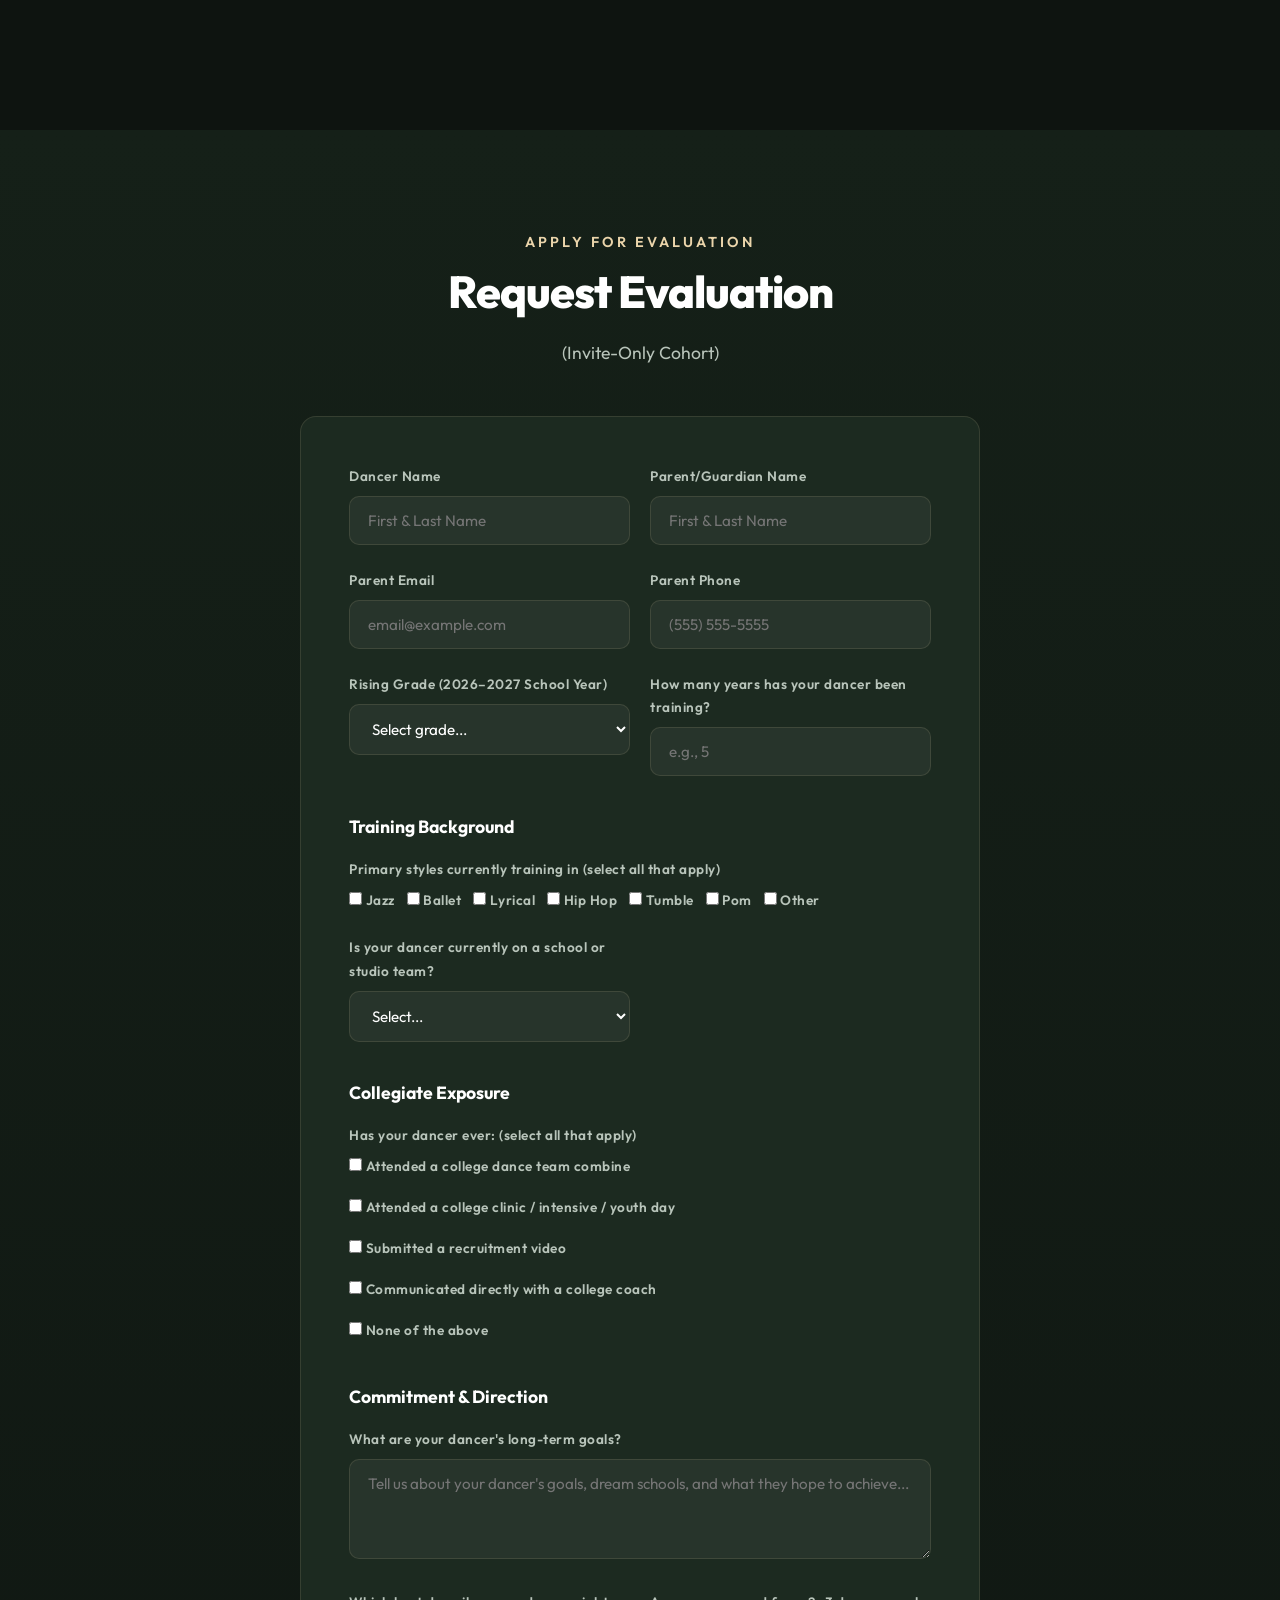
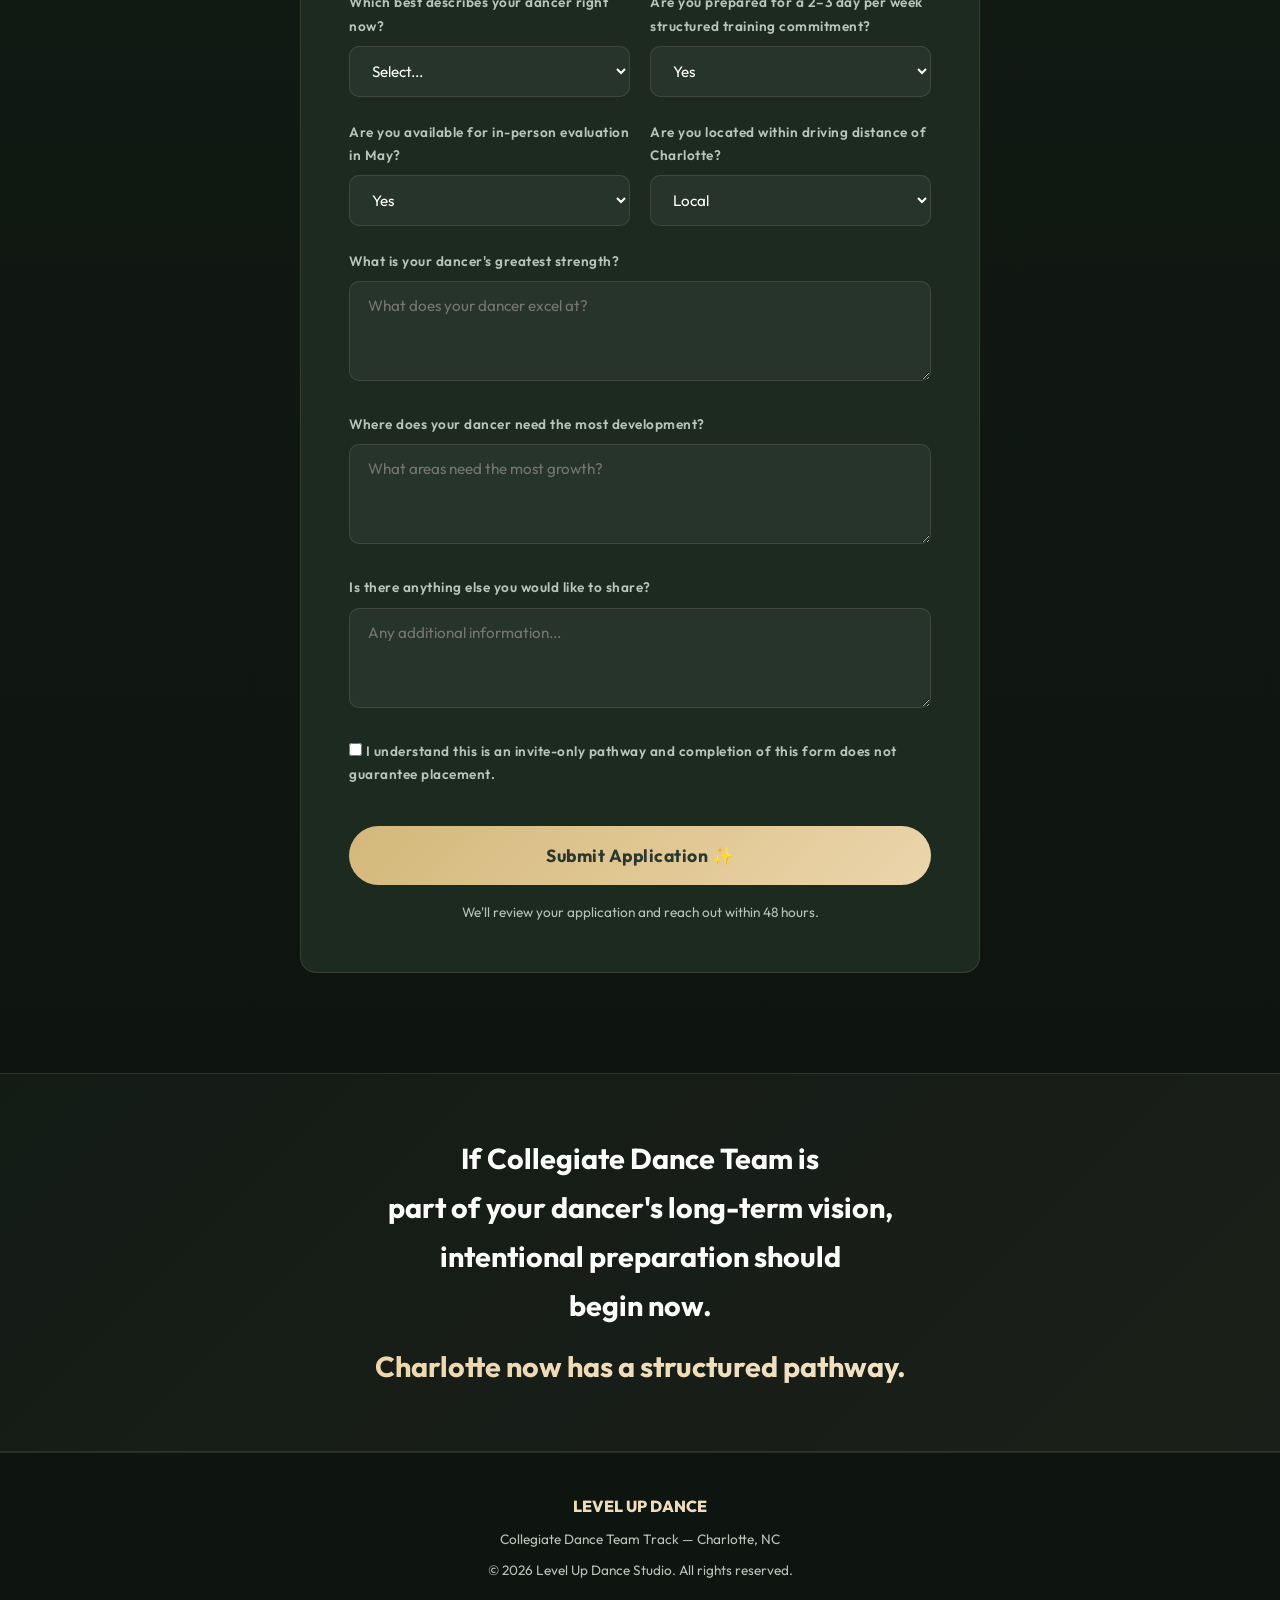
==== commit 270253e1: "Replace mailto with Google Sheets submission + thank you page" ====
--- a/index.html
+++ b/index.html
@@ -649,92 +649,145 @@
                 ? 'rgba(14,20,16,0.95)' : 'rgba(14,20,16,0.85)';
         });
 
-        // Form submission → opens local email client + failsafe fallback
-        function submitApplication(e) {
+        // ══════════════════════════════════════════════════════
+        // GOOGLE SHEETS FORM SUBMISSION
+        // ══════════════════════════════════════════════════════
+        const GOOGLE_SCRIPT_URL = 'PASTE_YOUR_APPS_SCRIPT_URL_HERE';
+
+        async function submitApplication(e) {
             e.preventDefault();
             const form = e.target;
-
-            const dancerName = form.querySelector('[name="dancer_name"]')?.value || '';
-            const parentName = form.querySelector('[name="parent_name"]')?.value || '';
-            const parentEmail = form.querySelector('[name="parent_email"]')?.value || '';
-            const parentPhone = form.querySelector('[name="parent_phone"]')?.value || '';
-            const risingGrade = form.querySelector('[name="rising_grade"]')?.value || '';
-            const yearsTraining = form.querySelector('[name="years_training"]')?.value || '';
-            const currentTeam = form.querySelector('[name="current_team"]')?.value || '';
-            const goals = form.querySelector('[name="goals"]')?.value || '';
-            const commitmentLevel = form.querySelector('[name="commitment_level"]')?.value || '';
-            const trainingCommitment = form.querySelector('[name="training_commitment"]')?.value || '';
-            const mayAvailability = form.querySelector('[name="may_availability"]')?.value || '';
-            const location = form.querySelector('[name="location"]')?.value || '';
-            const strength = form.querySelector('[name="strength"]')?.value || '';
-            const development = form.querySelector('[name="development"]')?.value || '';
-            const additional = form.querySelector('[name="additional"]')?.value || '';
-
-            const styles = [...form.querySelectorAll('[name="styles"]:checked')].map(cb => cb.value).join(', ') || 'None selected';
-            const exposure = [...form.querySelectorAll('[name="exposure"]:checked')].map(cb => cb.value).join(', ') || 'None selected';
-
-            const body = [
+            const submitBtn = form.querySelector('.form-submit');
+            const originalText = submitBtn.textContent;
+
+            // Show loading state
+            submitBtn.textContent = 'Submitting...';
+            submitBtn.style.opacity = '0.7';
+            submitBtn.disabled = true;
+
+            // Collect form data
+            const data = {
+                dancer_name: form.querySelector('[name="dancer_name"]')?.value || '',
+                parent_name: form.querySelector('[name="parent_name"]')?.value || '',
+                parent_email: form.querySelector('[name="parent_email"]')?.value || '',
+                parent_phone: form.querySelector('[name="parent_phone"]')?.value || '',
+                rising_grade: form.querySelector('[name="rising_grade"]')?.value || '',
+                years_training: form.querySelector('[name="years_training"]')?.value || '',
+                styles: [...form.querySelectorAll('[name="styles"]:checked')].map(cb => cb.value).join(', ') || 'None selected',
+                current_team: form.querySelector('[name="current_team"]')?.value || '',
+                exposure: [...form.querySelectorAll('[name="exposure"]:checked')].map(cb => cb.value).join(', ') || 'None selected',
+                goals: form.querySelector('[name="goals"]')?.value || '',
+                commitment_level: form.querySelector('[name="commitment_level"]')?.value || '',
+                training_commitment: form.querySelector('[name="training_commitment"]')?.value || '',
+                may_availability: form.querySelector('[name="may_availability"]')?.value || '',
+                location: form.querySelector('[name="location"]')?.value || '',
+                strength: form.querySelector('[name="strength"]')?.value || '',
+                development: form.querySelector('[name="development"]')?.value || '',
+                additional: form.querySelector('[name="additional"]')?.value || ''
+            };
+
+            try {
+                const response = await fetch(GOOGLE_SCRIPT_URL, {
+                    method: 'POST',
+                    mode: 'no-cors',
+                    headers: { 'Content-Type': 'application/json' },
+                    body: JSON.stringify(data)
+                });
+
+                // no-cors means we can't read the response, but if fetch didn't throw, it went through
+                showThankYouPage(data.dancer_name);
+
+            } catch (error) {
+                console.error('Form submission error:', error);
+                // Restore button
+                submitBtn.textContent = originalText;
+                submitBtn.style.opacity = '1';
+                submitBtn.disabled = false;
+
+                // Show fallback modal with copy/download/Gmail options
+                const body = buildApplicationText(data);
+                showFallbackModal(`Application: ${data.dancer_name} — College Dance Team Track`, body);
+            }
+        }
+
+        function buildApplicationText(data) {
+            return [
                 '=== NEW APPLICATION: College Dance Team Track ===',
                 '',
                 'DANCER INFORMATION',
-                `Dancer Name: ${dancerName}`,
-                `Parent/Guardian: ${parentName}`,
-                `Parent Email: ${parentEmail}`,
-                `Parent Phone: ${parentPhone}`,
-                `Rising Grade: ${risingGrade}`,
-                `Years Training: ${yearsTraining}`,
+                `Dancer Name: ${data.dancer_name}`,
+                `Parent/Guardian: ${data.parent_name}`,
+                `Parent Email: ${data.parent_email}`,
+                `Parent Phone: ${data.parent_phone}`,
+                `Rising Grade: ${data.rising_grade}`,
+                `Years Training: ${data.years_training}`,
                 '',
                 'TRAINING BACKGROUND',
-                `Styles: ${styles}`,
-                `Current Team: ${currentTeam}`,
+                `Styles: ${data.styles}`,
+                `Current Team: ${data.current_team}`,
                 '',
                 'COLLEGIATE EXPOSURE',
-                `Experience: ${exposure}`,
+                `Experience: ${data.exposure}`,
                 '',
                 'COMMITMENT & DIRECTION',
-                `Long-term Goals: ${goals}`,
-                `Current Commitment Level: ${commitmentLevel}`,
-                `2-3 Day/Week Commitment: ${trainingCommitment}`,
-                `Available for May Evaluation: ${mayAvailability}`,
-                `Location: ${location}`,
+                `Long-term Goals: ${data.goals}`,
+                `Current Commitment Level: ${data.commitment_level}`,
+                `2-3 Day/Week Commitment: ${data.training_commitment}`,
+                `Available for May Evaluation: ${data.may_availability}`,
+                `Location: ${data.location}`,
                 '',
                 'STRENGTHS & DEVELOPMENT',
-                `Greatest Strength: ${strength}`,
-                `Needs Most Development: ${development}`,
+                `Greatest Strength: ${data.strength}`,
+                `Needs Most Development: ${data.development}`,
                 '',
                 'ADDITIONAL NOTES',
-                additional || '(none)',
+                data.additional || '(none)',
             ].join('\n');
-
-            const emailSubject = `Application: ${dancerName} — College Dance Team Track`;
-            const subject = encodeURIComponent(emailSubject);
-            const encodedBody = encodeURIComponent(body);
-
-            // Try to open the email client
-            window.location.href = `mailto:tess@levelupdance.io?subject=${subject}&body=${encodedBody}`;
-
-            // Reset the form and show success message
-            form.reset();
-            const formCard = form.closest('.form-card') || form.parentElement;
-            let successBanner = document.getElementById('form-success-banner');
-            if (!successBanner) {
-                successBanner = document.createElement('div');
-                successBanner.id = 'form-success-banner';
-                successBanner.style.cssText = 'background:rgba(107,125,94,0.2);border:1px solid rgba(107,125,94,0.4);border-radius:12px;padding:20px;text-align:center;margin-bottom:24px;';
-                successBanner.innerHTML = '<p style="color:#ebd5ab;font-weight:700;font-size:1.1rem;margin-bottom:4px;">✓ Application Submitted!</p><p style="color:rgba(255,255,255,0.7);font-size:0.9rem;">Your email client should have opened with your application. If not, use the options in the popup to copy or download it.</p>';
-                formCard.insertBefore(successBanner, formCard.firstChild);
-            }
-            successBanner.scrollIntoView({ behavior: 'smooth', block: 'center' });
-
-            // Always show the fallback modal after a short delay
-            // (covers users without a default email client)
-            setTimeout(() => {
-                showFallbackModal(emailSubject, body);
-            }, 1500);
-        }
-
+        }
+
+        function showThankYouPage(dancerName) {
+            const formSection = document.getElementById('apply');
+            formSection.innerHTML = `
+                <div class="container">
+                    <div style="text-align:center;padding:80px 20px;max-width:650px;margin:0 auto;">
+                        <div style="font-size:4rem;margin-bottom:20px;animation:fadeInUp 0.6s ease;">✨</div>
+                        <h2 style="font-family:'Cormorant Garamond',serif;font-size:2.6rem;color:#ebd5ab;margin-bottom:16px;animation:fadeInUp 0.6s ease 0.1s both;">
+                            Thank You${dancerName ? ', ' + dancerName.split(' ')[0] : ''}!
+                        </h2>
+                        <p style="color:rgba(255,255,255,0.8);font-size:1.15rem;line-height:1.7;margin-bottom:12px;animation:fadeInUp 0.6s ease 0.2s both;">
+                            Your application has been received.
+                        </p>
+                        <p style="color:rgba(255,255,255,0.6);font-size:1rem;line-height:1.7;margin-bottom:40px;animation:fadeInUp 0.6s ease 0.3s both;">
+                            We'll review your information and reach out within <strong style="color:#ebd5ab;">48 hours</strong> to discuss next steps.
+                        </p>
+                        <div style="background:rgba(107,125,94,0.15);border:1px solid rgba(107,125,94,0.3);border-radius:16px;padding:28px;margin-bottom:40px;animation:fadeInUp 0.6s ease 0.4s both;">
+                            <p style="color:#ebd5ab;font-weight:700;font-size:1rem;margin-bottom:8px;">What happens next?</p>
+                            <div style="display:flex;flex-direction:column;gap:12px;text-align:left;">
+                                <div style="display:flex;align-items:flex-start;gap:12px;">
+                                    <span style="color:#6b7d5e;font-weight:700;font-size:1.1rem;min-width:24px;">1.</span>
+                                    <span style="color:rgba(255,255,255,0.7);font-size:0.95rem;">Tess reviews your dancer's background and training profile</span>
+                                </div>
+                                <div style="display:flex;align-items:flex-start;gap:12px;">
+                                    <span style="color:#6b7d5e;font-weight:700;font-size:1.1rem;min-width:24px;">2.</span>
+                                    <span style="color:rgba(255,255,255,0.7);font-size:0.95rem;">If it's a fit, you'll receive an invitation to schedule an evaluation</span>
+                                </div>
+                                <div style="display:flex;align-items:flex-start;gap:12px;">
+                                    <span style="color:#6b7d5e;font-weight:700;font-size:1.1rem;min-width:24px;">3.</span>
+                                    <span style="color:rgba(255,255,255,0.7);font-size:0.95rem;">From there, we'll discuss the pathway and build a plan together</span>
+                                </div>
+                            </div>
+                        </div>
+                        <a href="#" onclick="window.scrollTo({top:0,behavior:'smooth'});return false;" style="display:inline-block;padding:14px 36px;border-radius:50px;background:linear-gradient(135deg,#6b7d5e,#ebd5ab);color:#1a2320;font-weight:700;font-size:0.95rem;text-decoration:none;font-family:Outfit,sans-serif;animation:fadeInUp 0.6s ease 0.5s both;">← Back to Top</a>
+                    </div>
+                </div>
+            `;
+            formSection.scrollIntoView({ behavior: 'smooth', block: 'start' });
+        }
+
+        // ══════════════════════════════════════════════════════
+        // FALLBACK MODAL (only shows if Google Sheets POST fails)
+        // ══════════════════════════════════════════════════════
         function showFallbackModal(subject, body) {
-            // Remove existing modal if any
             const existing = document.getElementById('email-fallback-modal');
             if (existing) existing.remove();
 
@@ -746,9 +799,8 @@
             modal.innerHTML = `
                 <div style="background:#1a2320;border:1px solid rgba(235,213,171,0.2);border-radius:16px;max-width:560px;width:100%;padding:36px;position:relative;max-height:85vh;overflow-y:auto;">
                     <button onclick="document.getElementById('email-fallback-modal').remove()" style="position:absolute;top:12px;right:12px;background:none;border:none;color:#fff;font-size:1.5rem;cursor:pointer;">✕</button>
-                    <h3 style="color:#ebd5ab;font-size:1.3rem;margin-bottom:8px;">✓ Application Ready</h3>
-                    <p style="color:rgba(255,255,255,0.7);font-size:0.95rem;margin-bottom:4px;">If your email client opened, you're all set — just hit send!</p>
-                    <p style="color:rgba(255,255,255,0.7);font-size:0.95rem;margin-bottom:20px;">If not, use the options below to send your application:</p>
+                    <h3 style="color:#ebd5ab;font-size:1.3rem;margin-bottom:8px;">⚠ Submission Issue</h3>
+                    <p style="color:rgba(255,255,255,0.7);font-size:0.95rem;margin-bottom:20px;">We couldn't submit your application automatically. Please use one of the options below to send it manually:</p>
                     <div style="background:rgba(235,213,171,0.08);border:1px solid rgba(235,213,171,0.15);border-radius:10px;padding:16px;margin-bottom:20px;">
                         <p style="color:#ebd5ab;font-weight:700;font-size:0.9rem;margin-bottom:4px;">Send to:</p>
                         <p style="color:#fff;font-size:1.1rem;font-weight:600;letter-spacing:0.5px;">tess@levelupdance.io</p>
@@ -764,16 +816,10 @@
                 </div>
             `;
             document.body.appendChild(modal);
-
-            // Store text for copy/download
             modal._appText = fullText;
             modal._subject = subject;
             modal._dancerName = body.match(/Dancer Name: (.+)/)?.[1] || 'Application';
-
-            // Close on background click
-            modal.addEventListener('click', (e) => {
-                if (e.target === modal) modal.remove();
-            });
+            modal.addEventListener('click', (e) => { if (e.target === modal) modal.remove(); });
         }
 
         function copyApplication() {
@@ -785,15 +831,13 @@
                 btn.style.background = '#ebd5ab';
                 setTimeout(() => { btn.textContent = '📋 Copy to Clipboard'; btn.style.background = 'linear-gradient(135deg,#6b7d5e,#ebd5ab)'; }, 2500);
             }).catch(() => {
-                // Fallback for older browsers
                 const ta = document.createElement('textarea');
                 ta.value = modal._appText;
                 document.body.appendChild(ta);
                 ta.select();
                 document.execCommand('copy');
                 document.body.removeChild(ta);
-                const btn = document.getElementById('copy-app-btn');
-                btn.textContent = '✓ Copied!';
+                document.getElementById('copy-app-btn').textContent = '✓ Copied!';
             });
         }
 
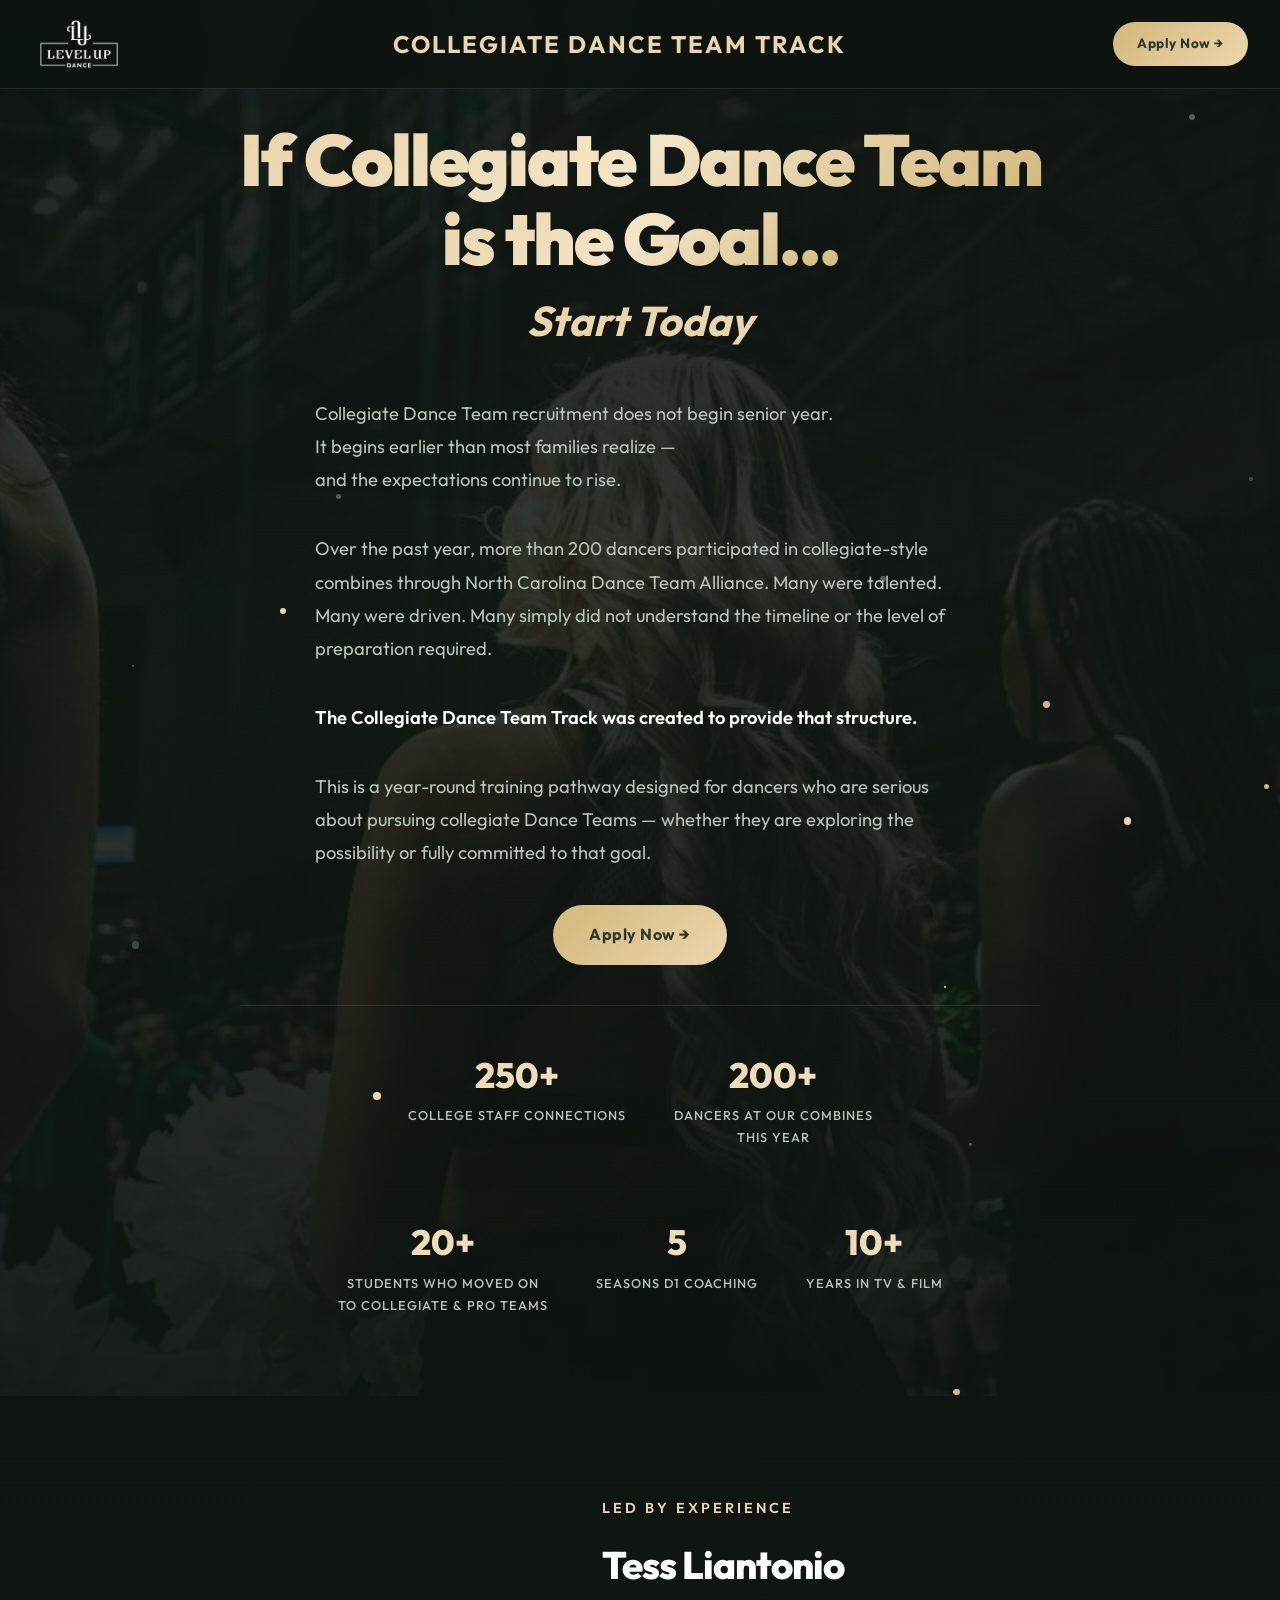
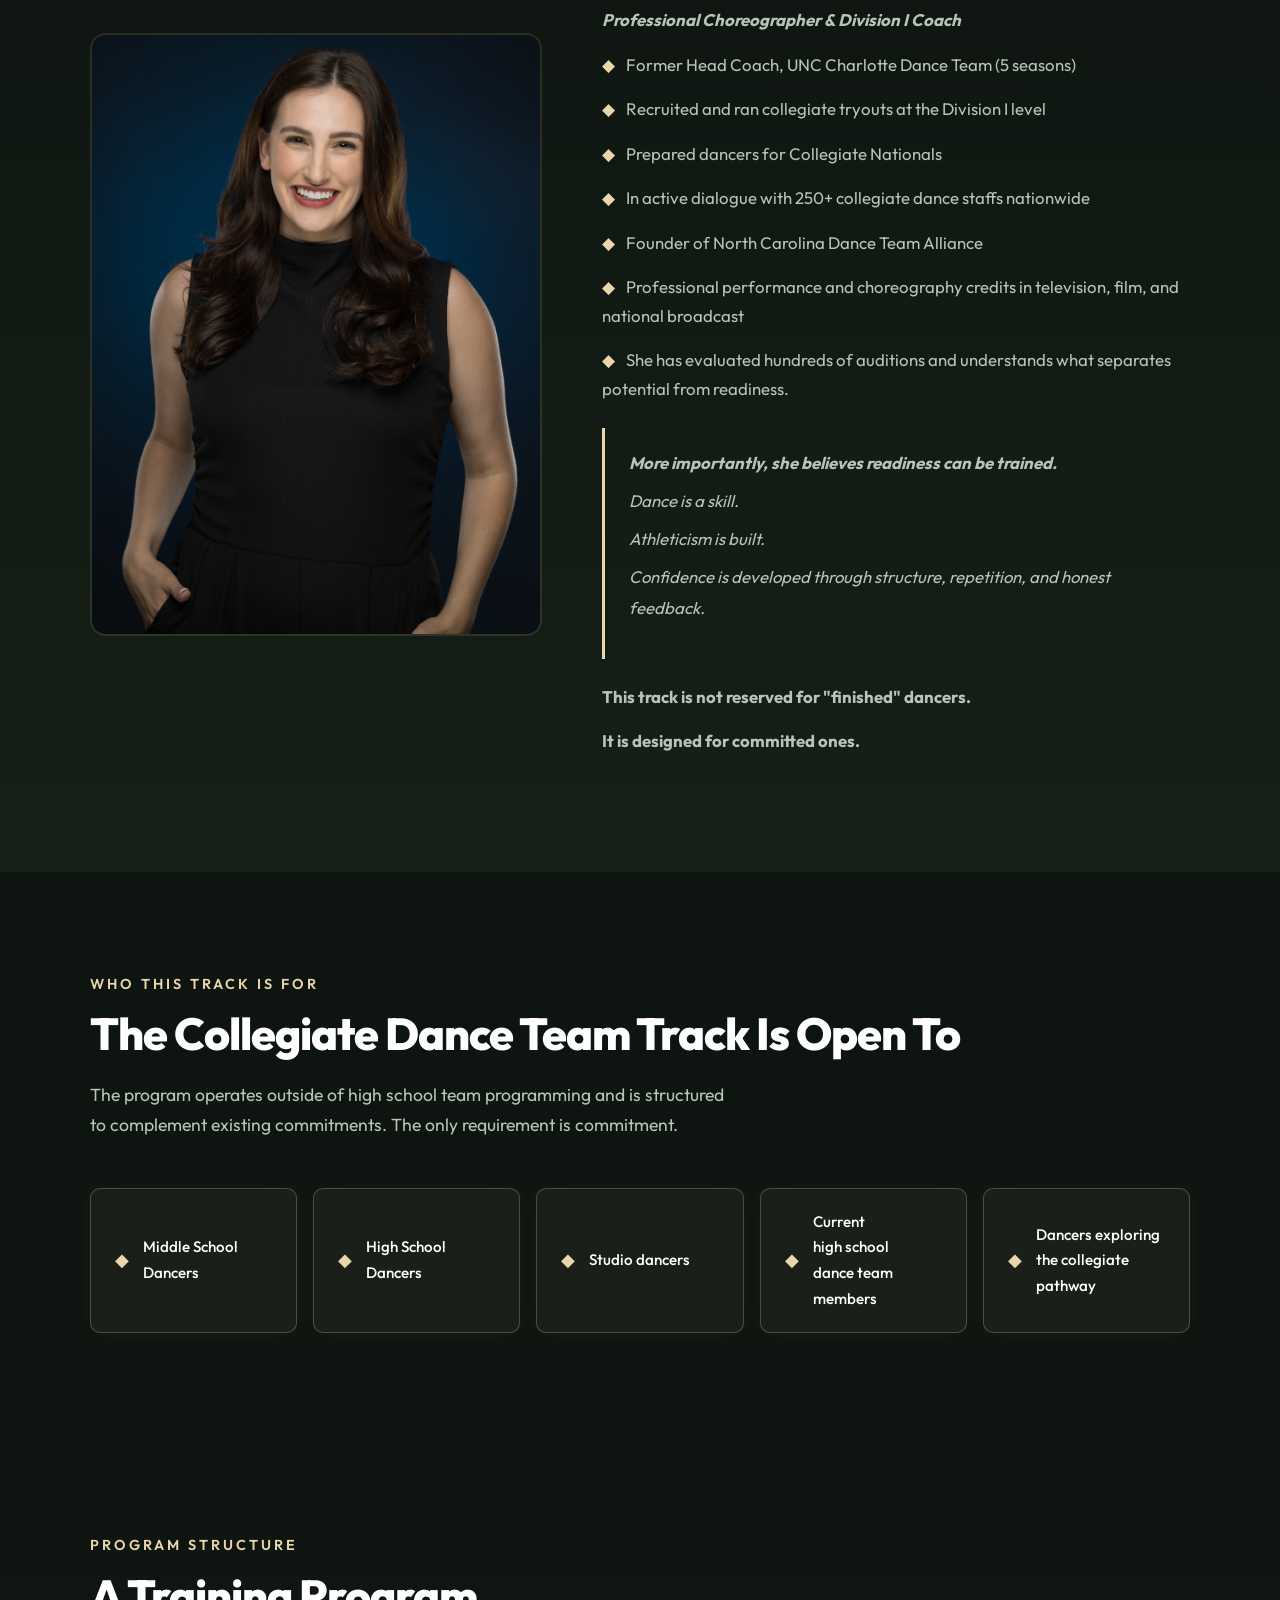
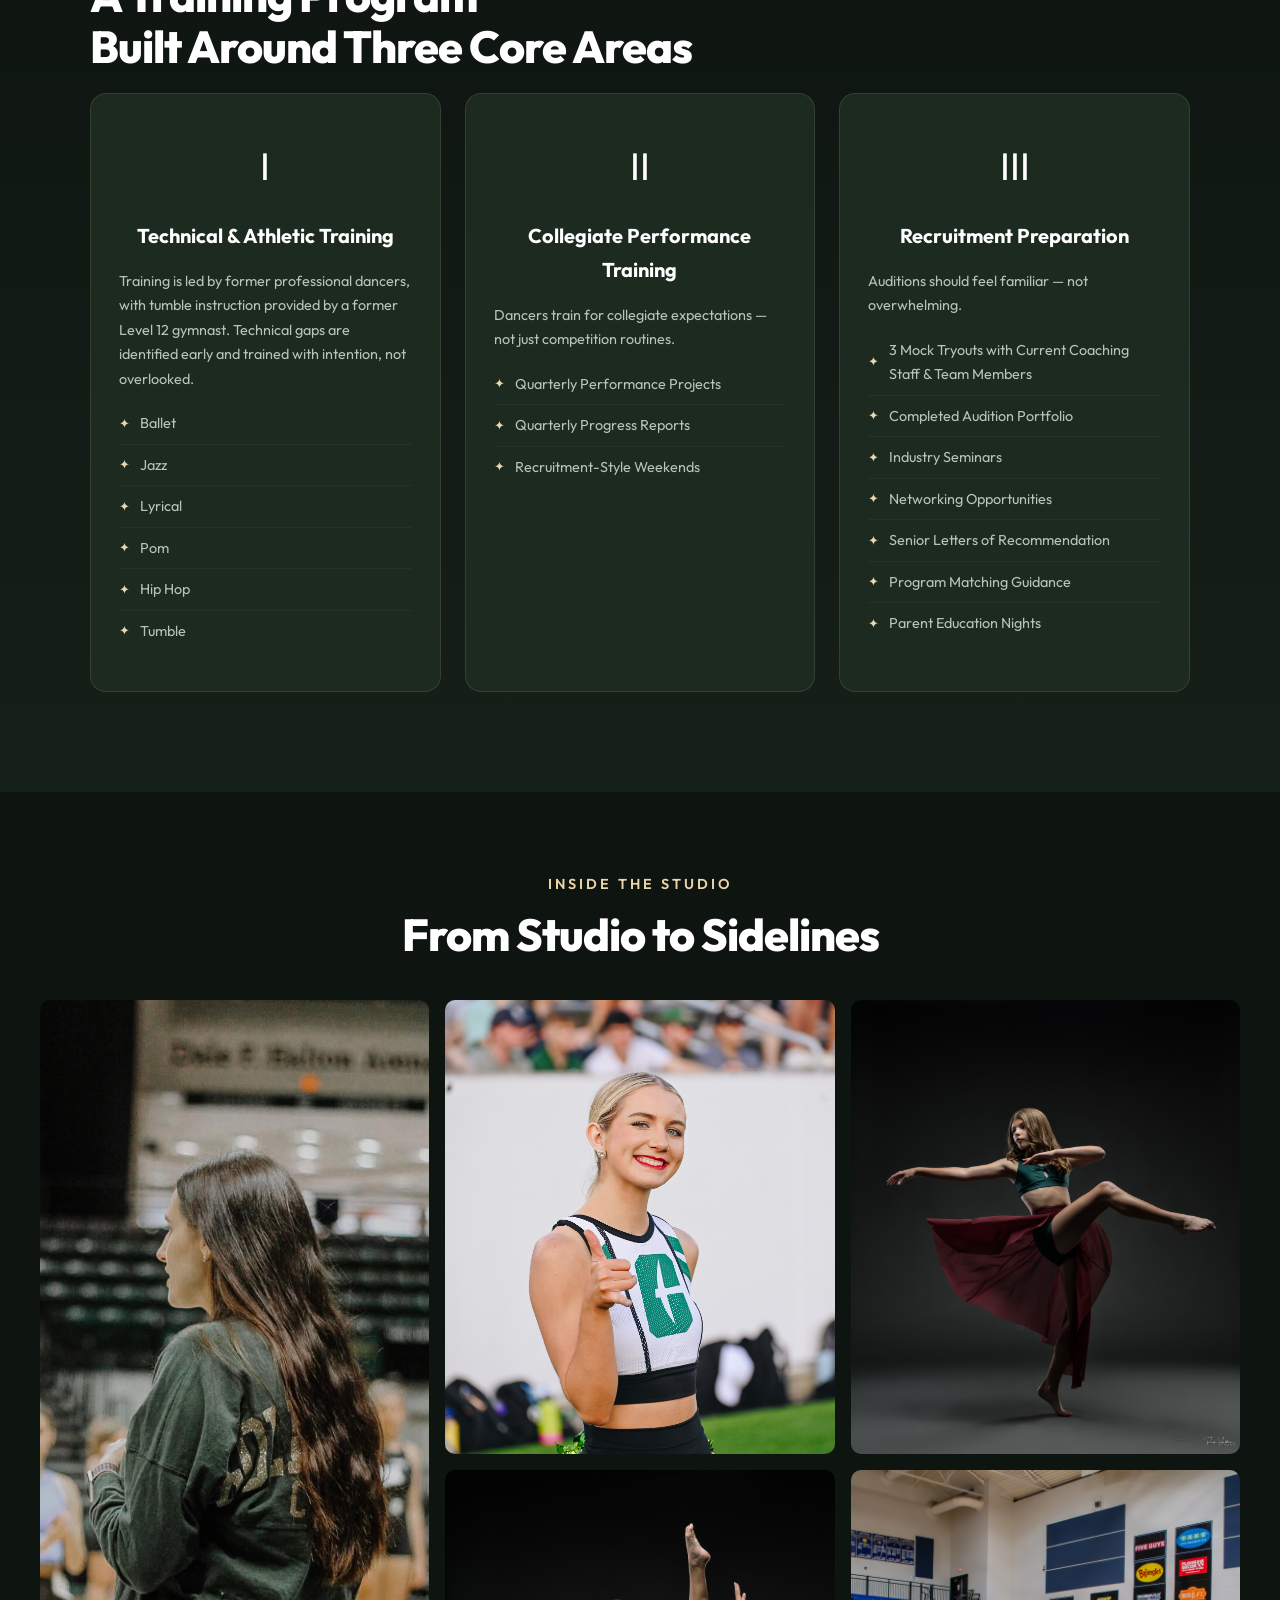
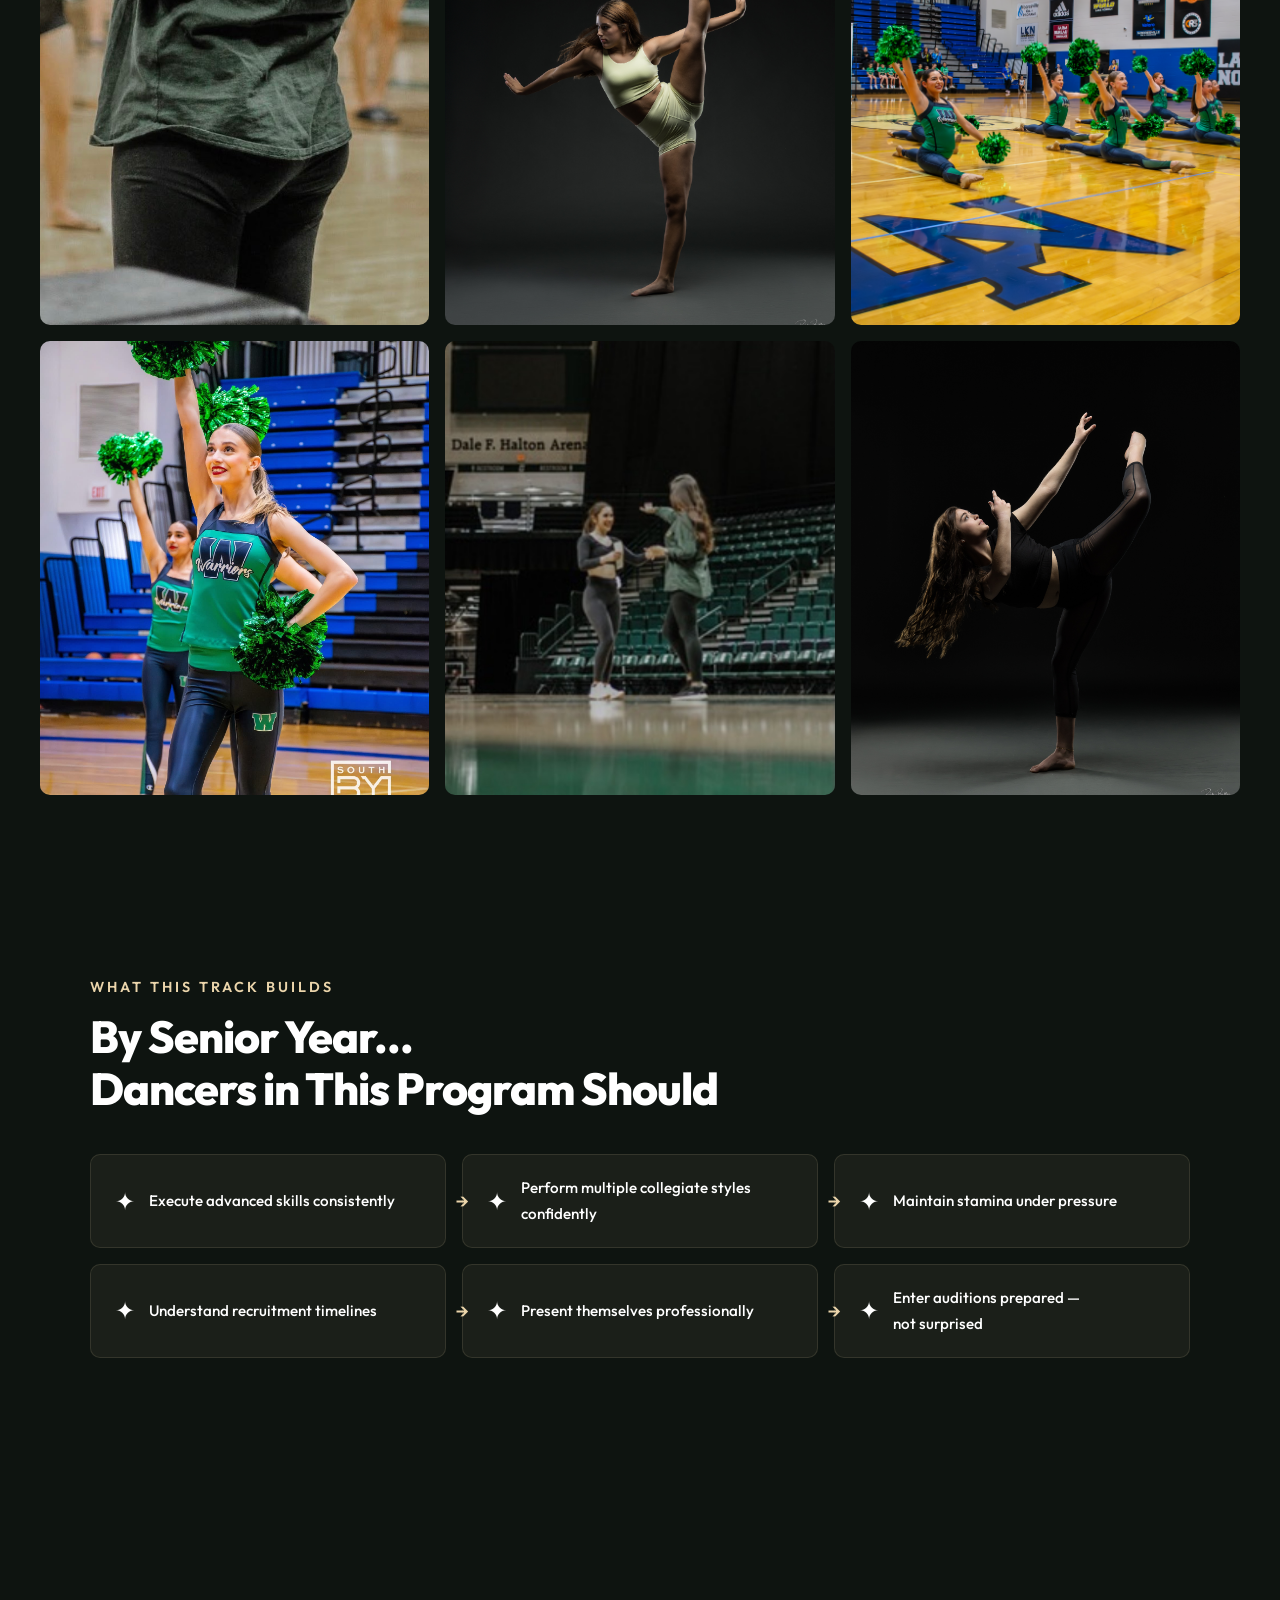
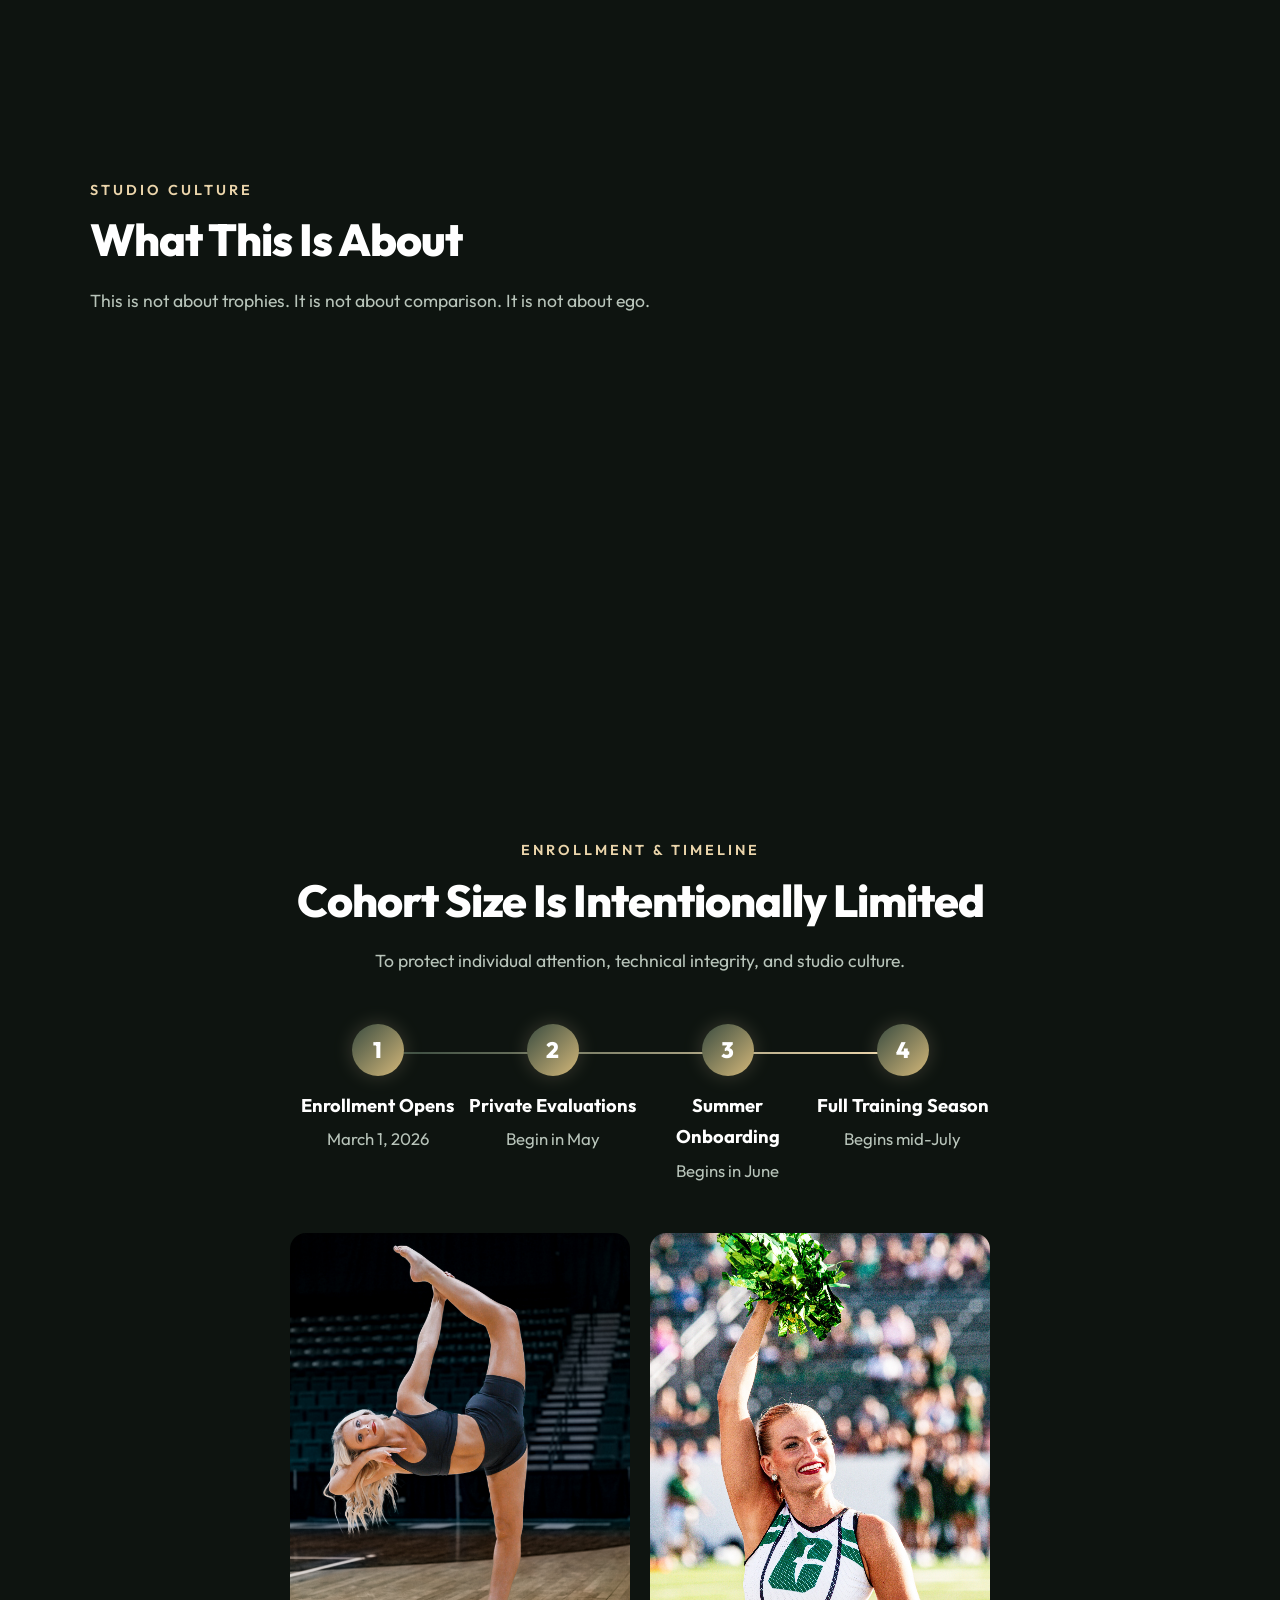
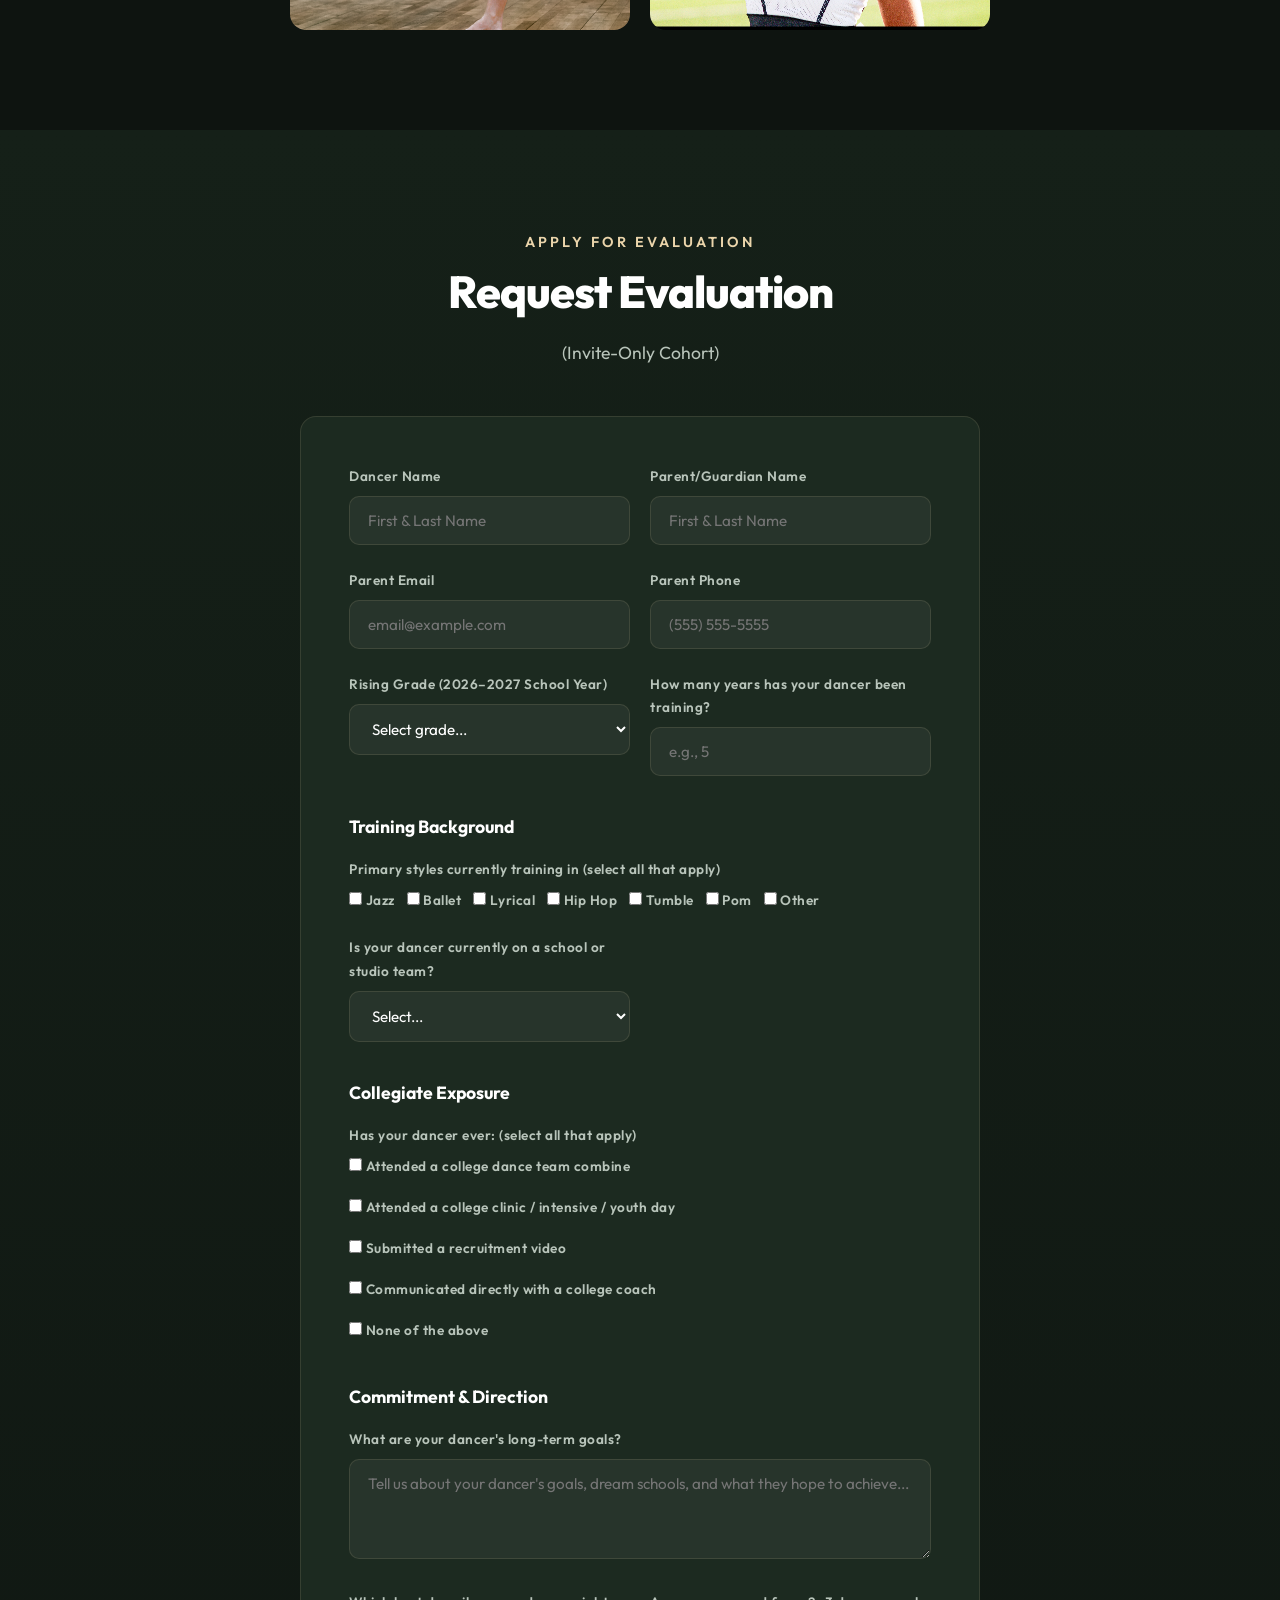
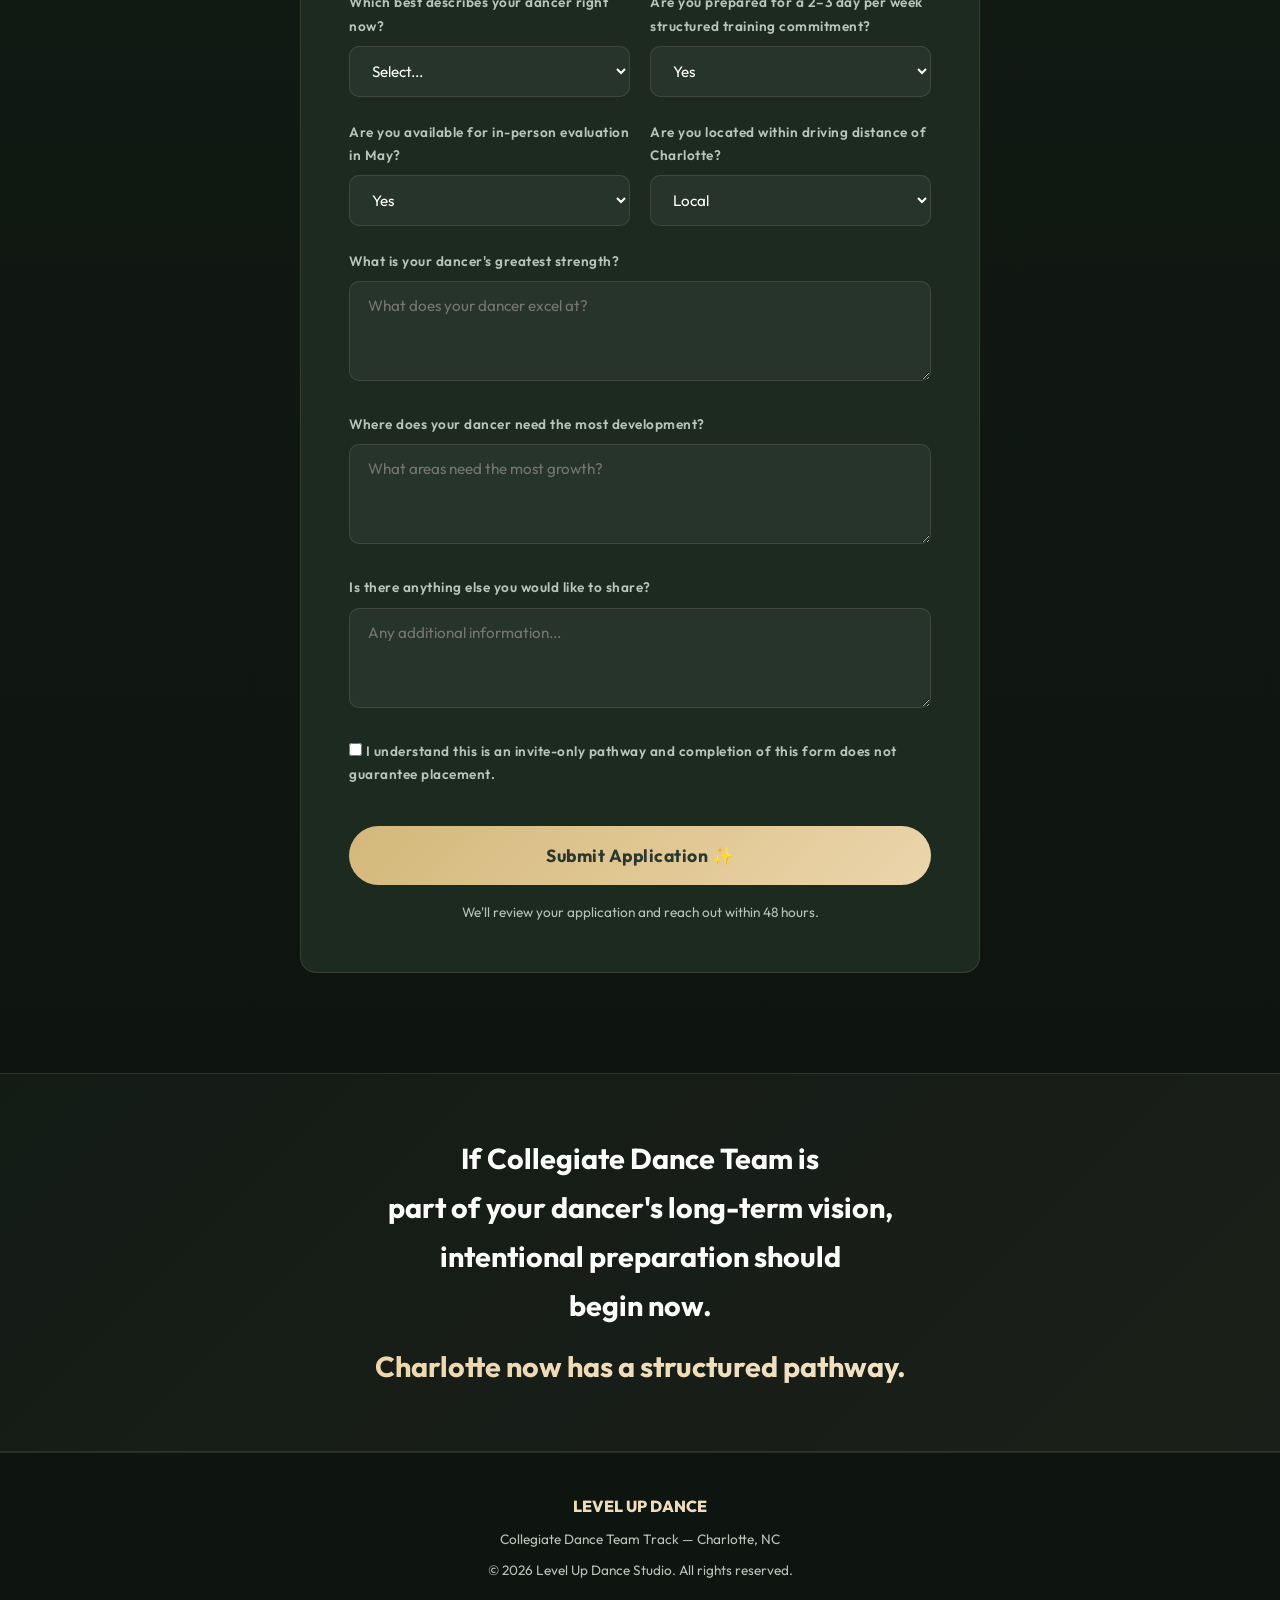
==== commit 42ac7b6f: "Connect form to Google Sheets Apps Script" ====
--- a/index.html
+++ b/index.html
@@ -652,7 +652,7 @@
         // ══════════════════════════════════════════════════════
         // GOOGLE SHEETS FORM SUBMISSION
         // ══════════════════════════════════════════════════════
-        const GOOGLE_SCRIPT_URL = 'PASTE_YOUR_APPS_SCRIPT_URL_HERE';
+        const GOOGLE_SCRIPT_URL = 'https://script.google.com/macros/s/AKfycbx10qAx78nKdg9GtbOHpPNaDW7scDZFL4ArS0FlDPB0rub6WyoNWsNKfAhuQGf0_iE/exec';
 
         async function submitApplication(e) {
             e.preventDefault();
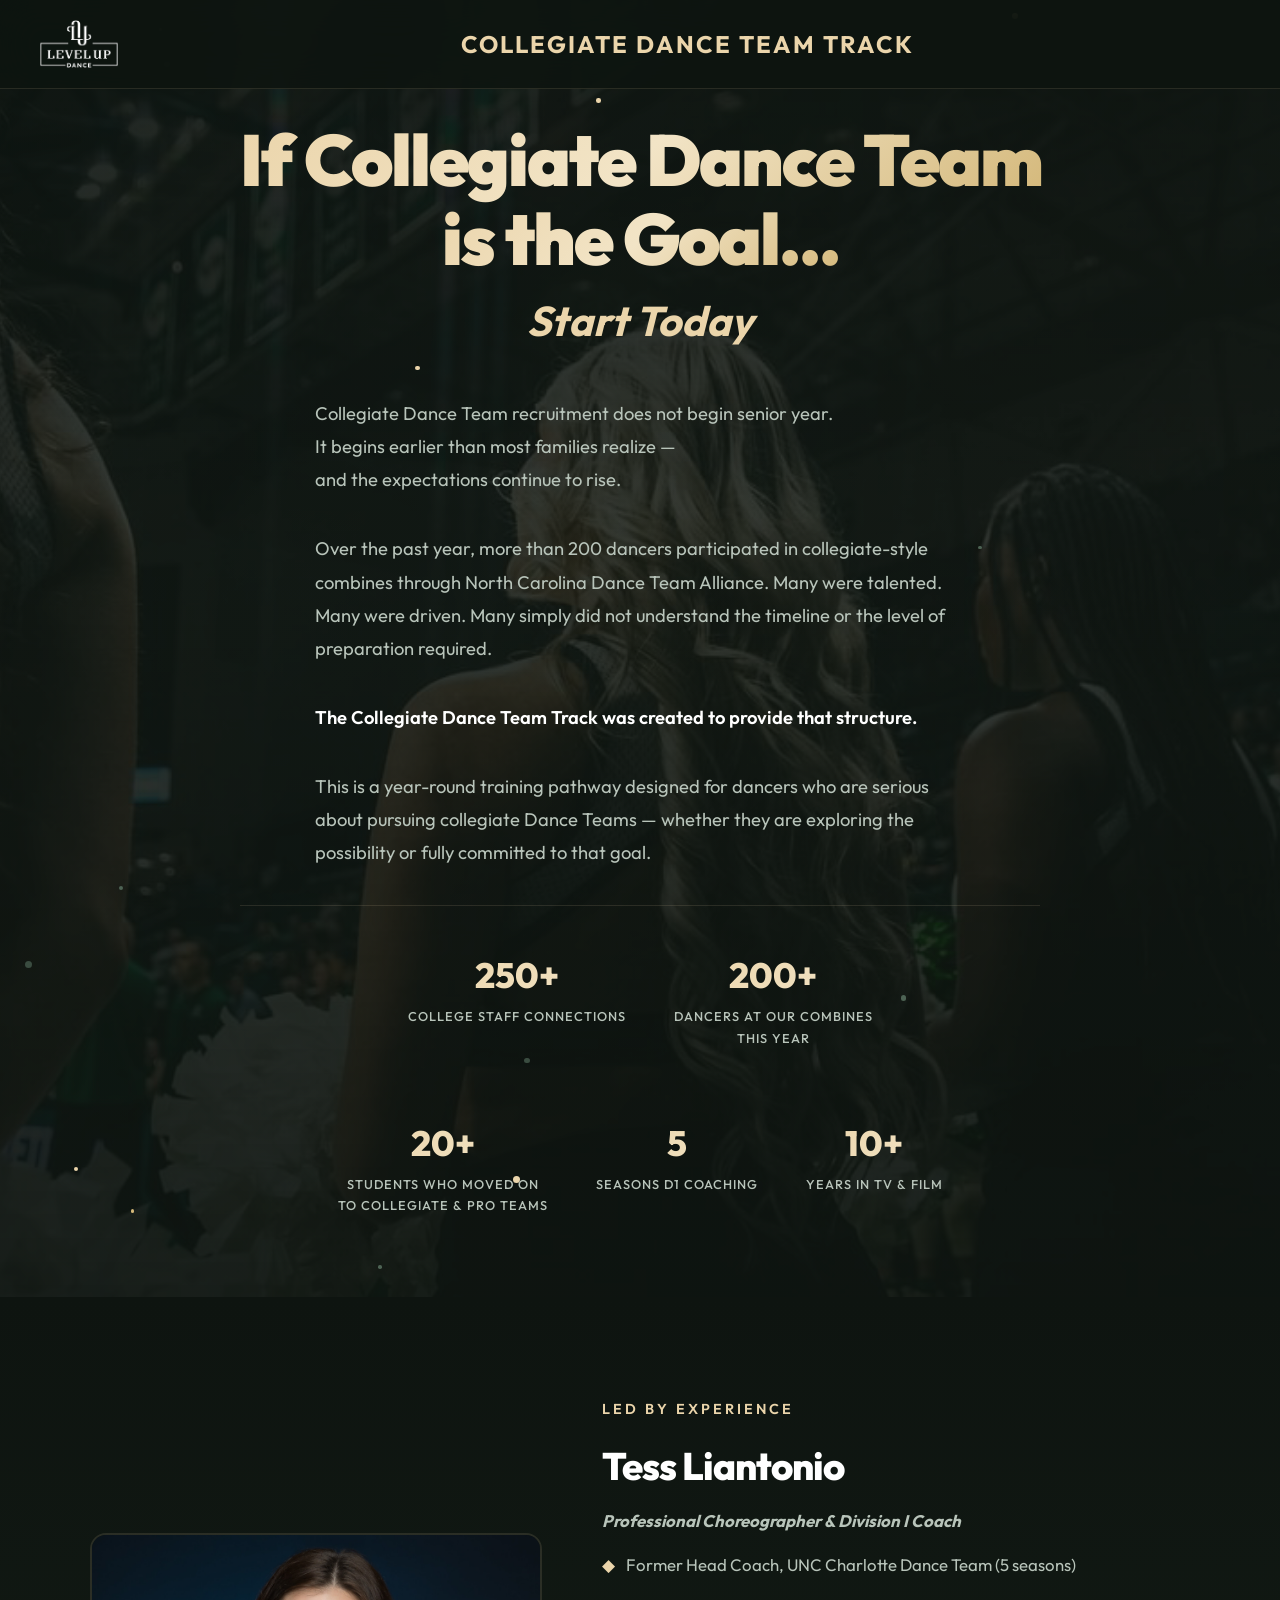
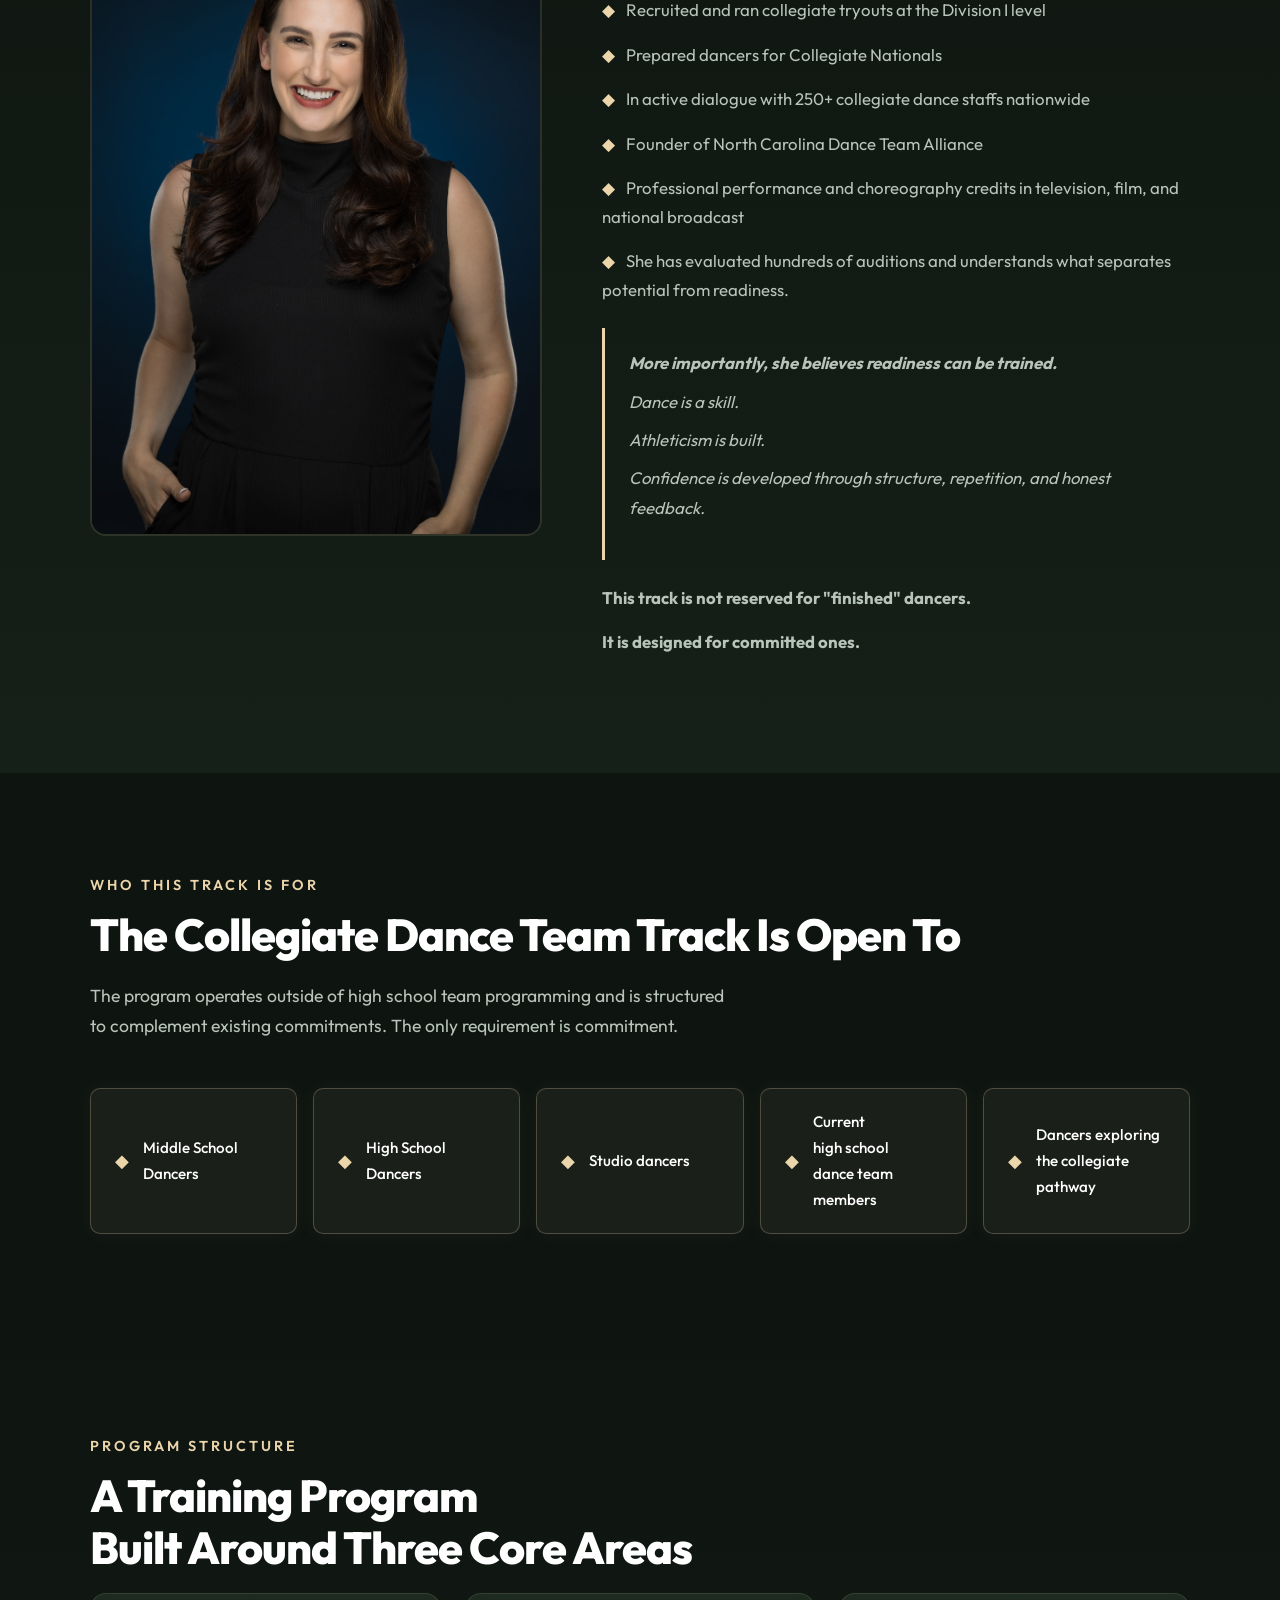
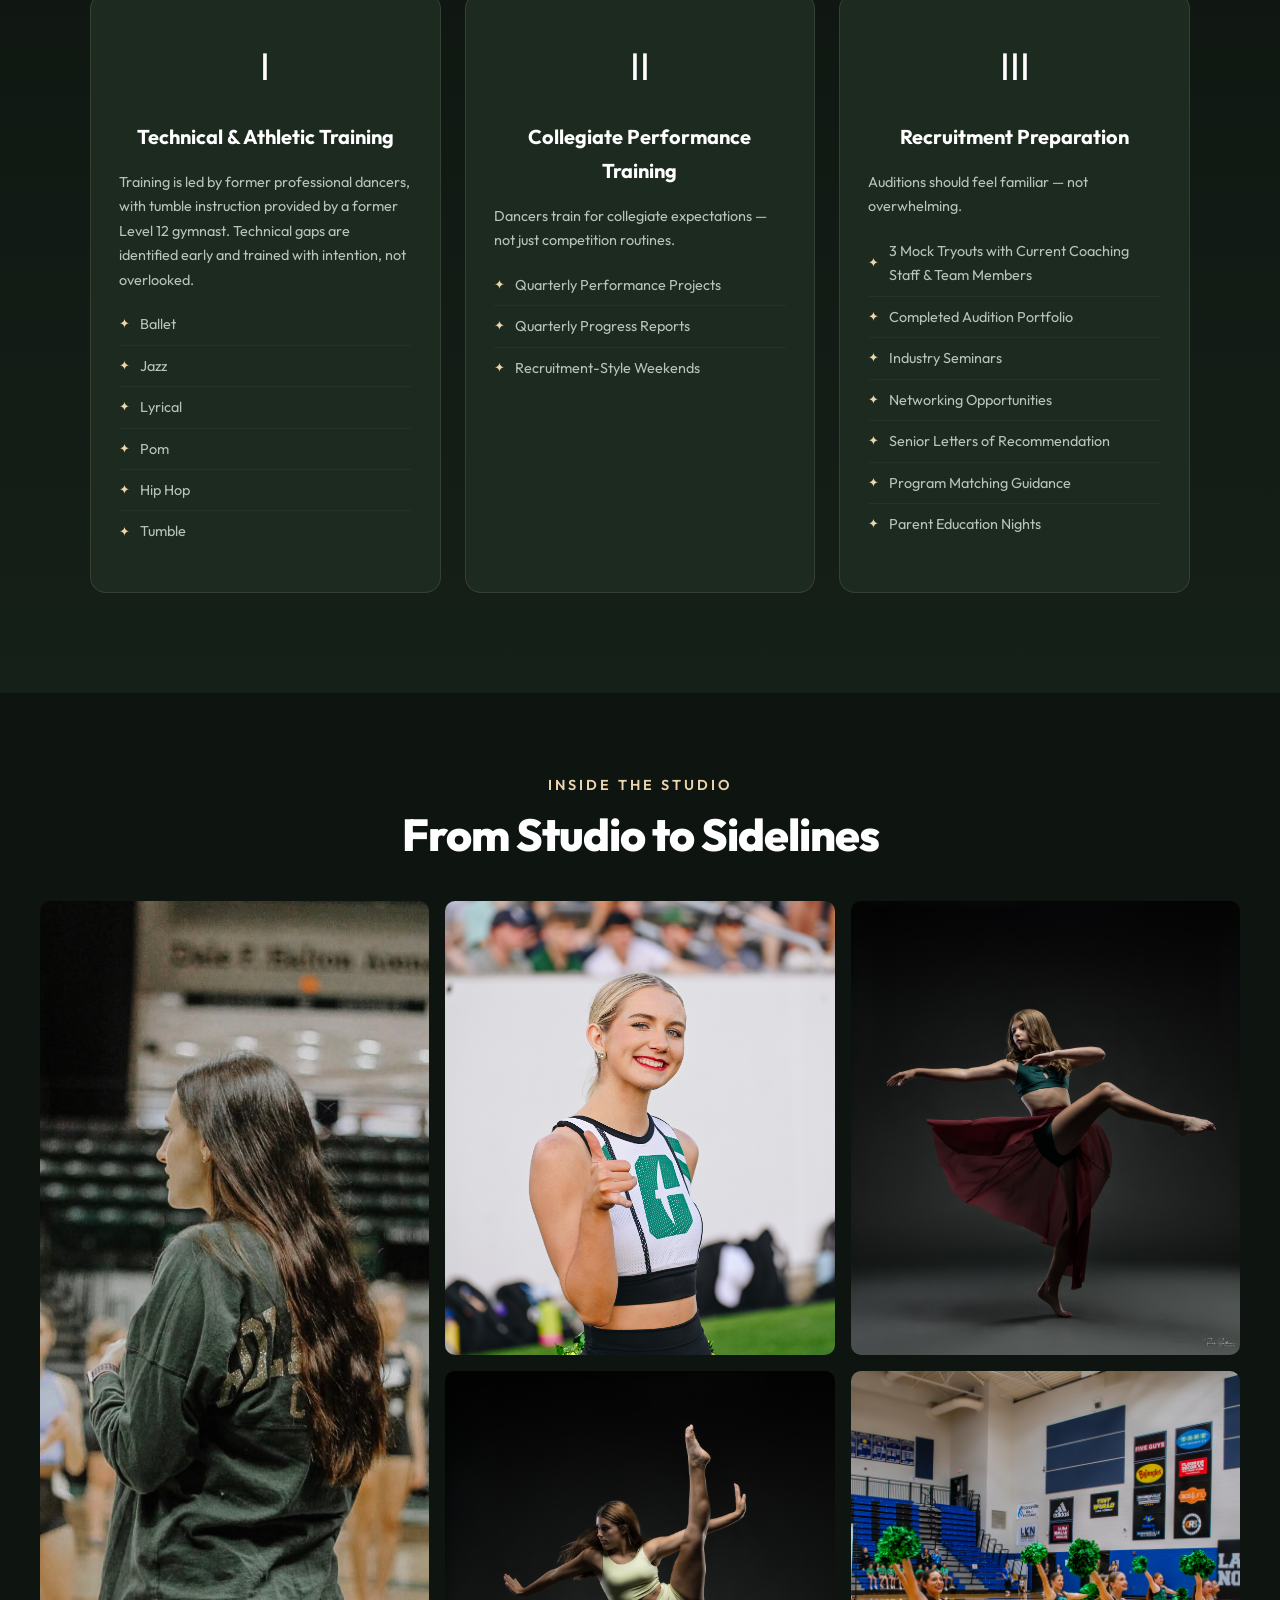
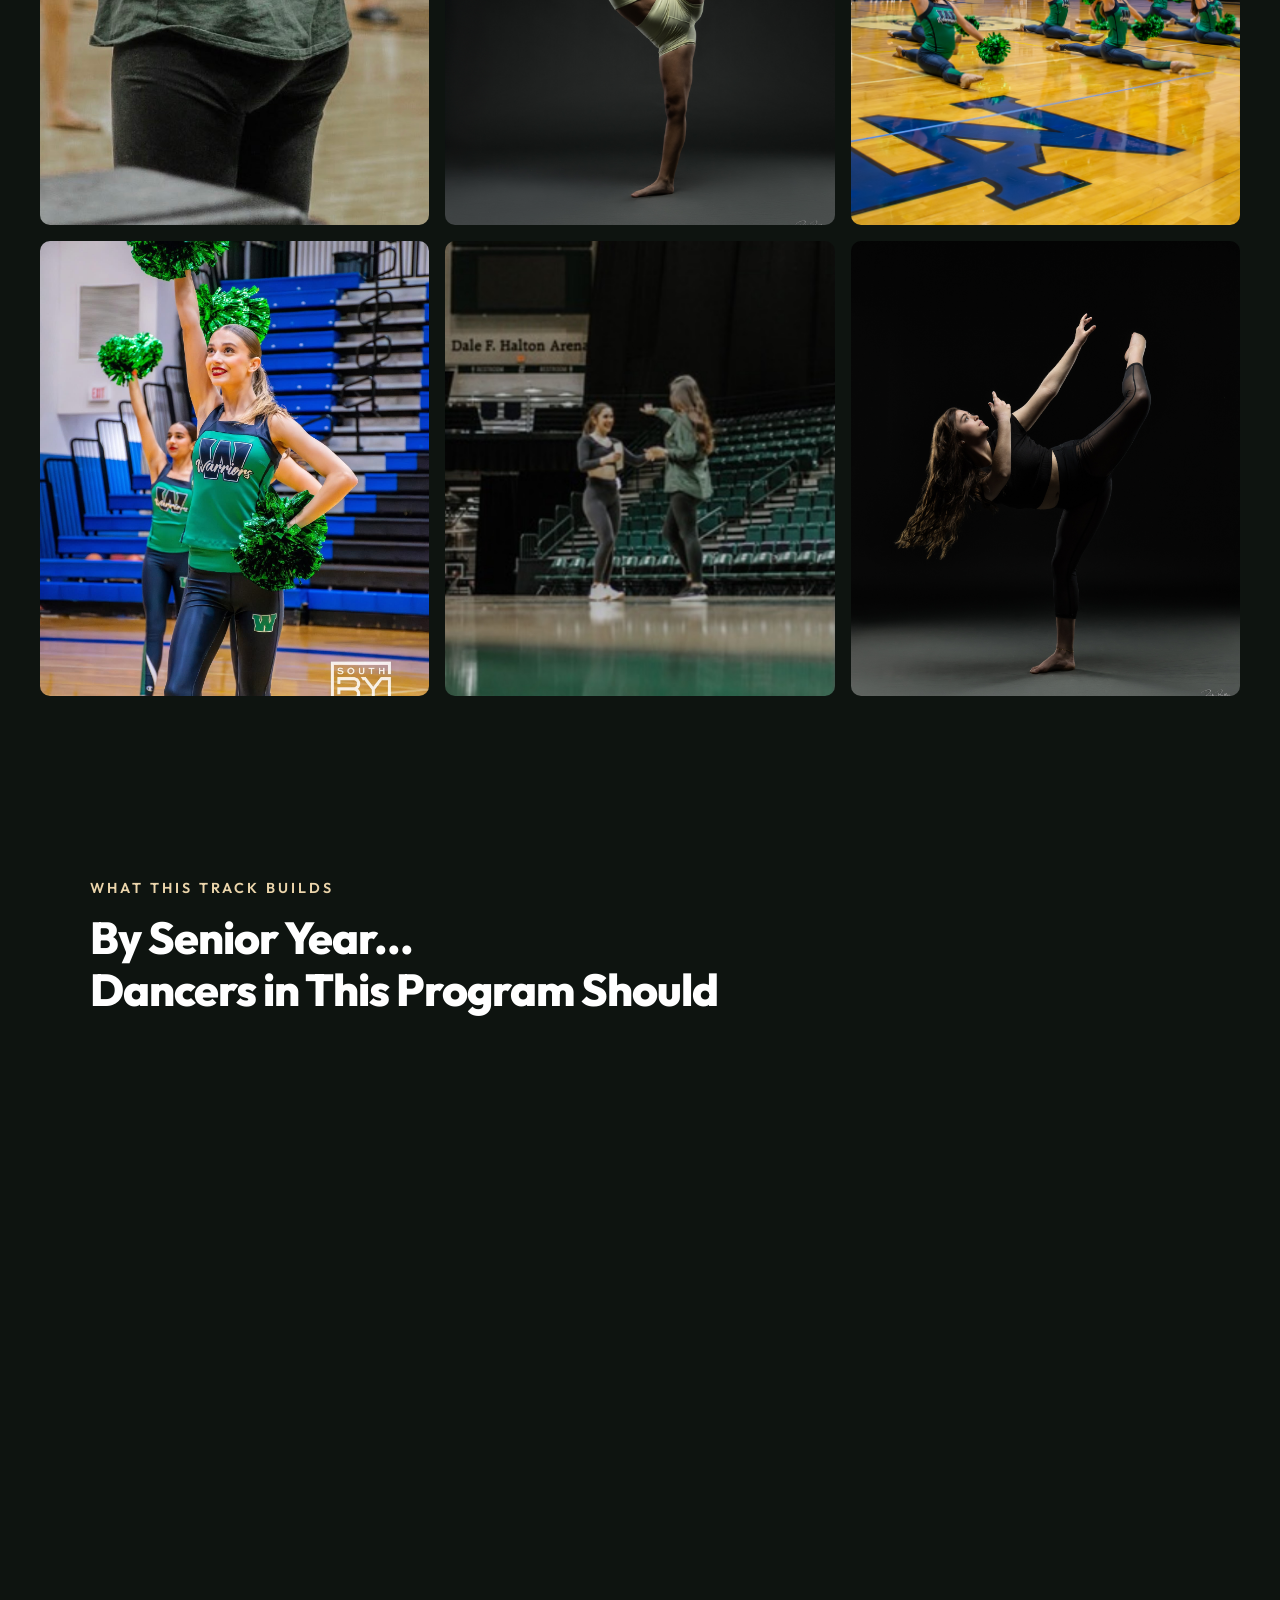
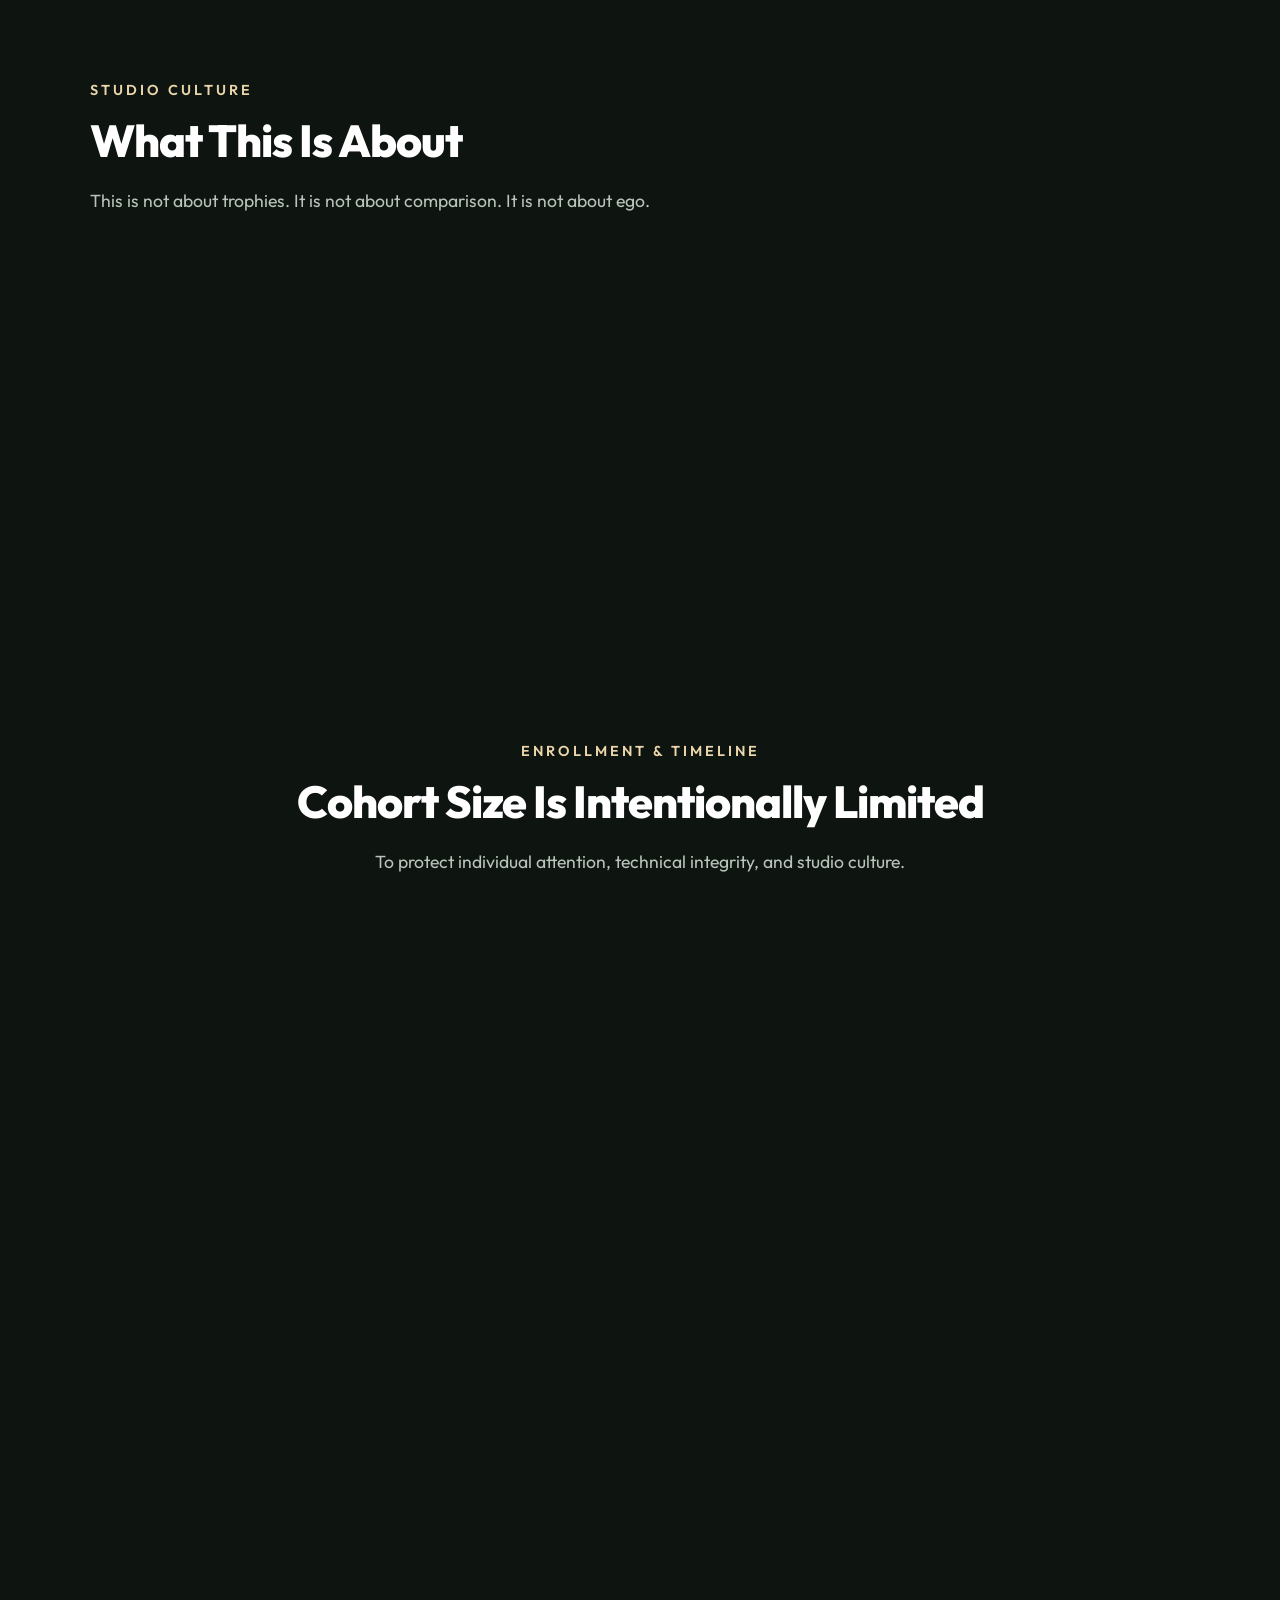
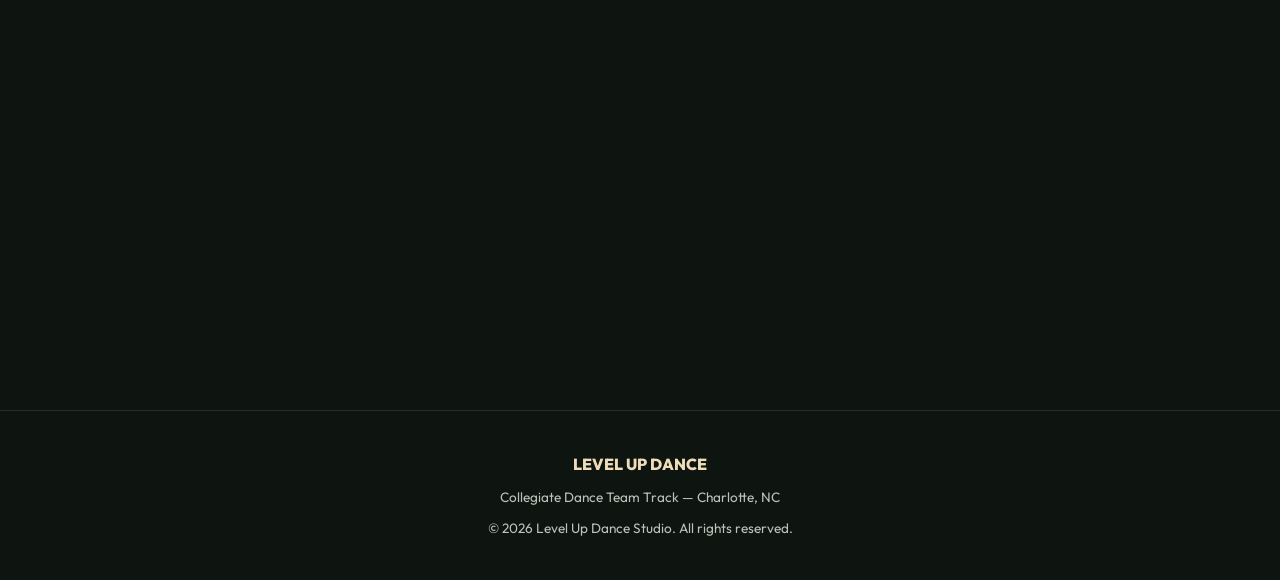
==== commit b60d75b2: "Hide Apply Now CTA buttons and Request Evaluation form" ====
--- a/index.html
+++ b/index.html
@@ -25,10 +25,10 @@
         <a href="https://levelupdance.io" target="_blank" rel="noopener noreferrer" class="nav-logo">
             <img src="assets/logo/LevelUp_Primary_Black.png" alt="Level Up Dance">
         </a>
-        <div class="nav-taglines">
+        <div class="nav-taglines" style="margin: 0 auto;">
             <div class="nav-tagline-primary" style="font-size: 1.5rem;">Collegiate Dance Team Track</div>
         </div>
-        <a href="#apply" class="nav-cta">Apply Now →</a>
+        <a href="#apply" class="nav-cta hidden" style="display: none !important;">Apply Now →</a>
     </nav>
 
 
@@ -66,7 +66,7 @@
                     Dance Teams — whether they are exploring the possibility or fully committed to that goal.
                 </p>
 
-                <div class="hero-cta-group" style="margin-bottom: 40px; display: flex; justify-content: center;">
+                <div class="hero-cta-group hidden" style="margin-bottom: 40px; display: none !important; justify-content: center;">
                     <a href="#apply" class="btn-primary">Apply Now →</a>
                 </div>
             </div>
@@ -411,7 +411,7 @@
     <!-- ═══════════════════════════════════════════════════════════
          APPLICATION FORM
          ═══════════════════════════════════════════════════════════ -->
-    <section class="form-section" id="apply">
+    <section class="form-section hidden" id="apply" style="display: none !important;">
         <div class="container">
             <div class="text-center" style="margin-bottom: 40px;">
                 <div class="section-label" style="font-size: 0.9rem;">Apply for Evaluation</div>
